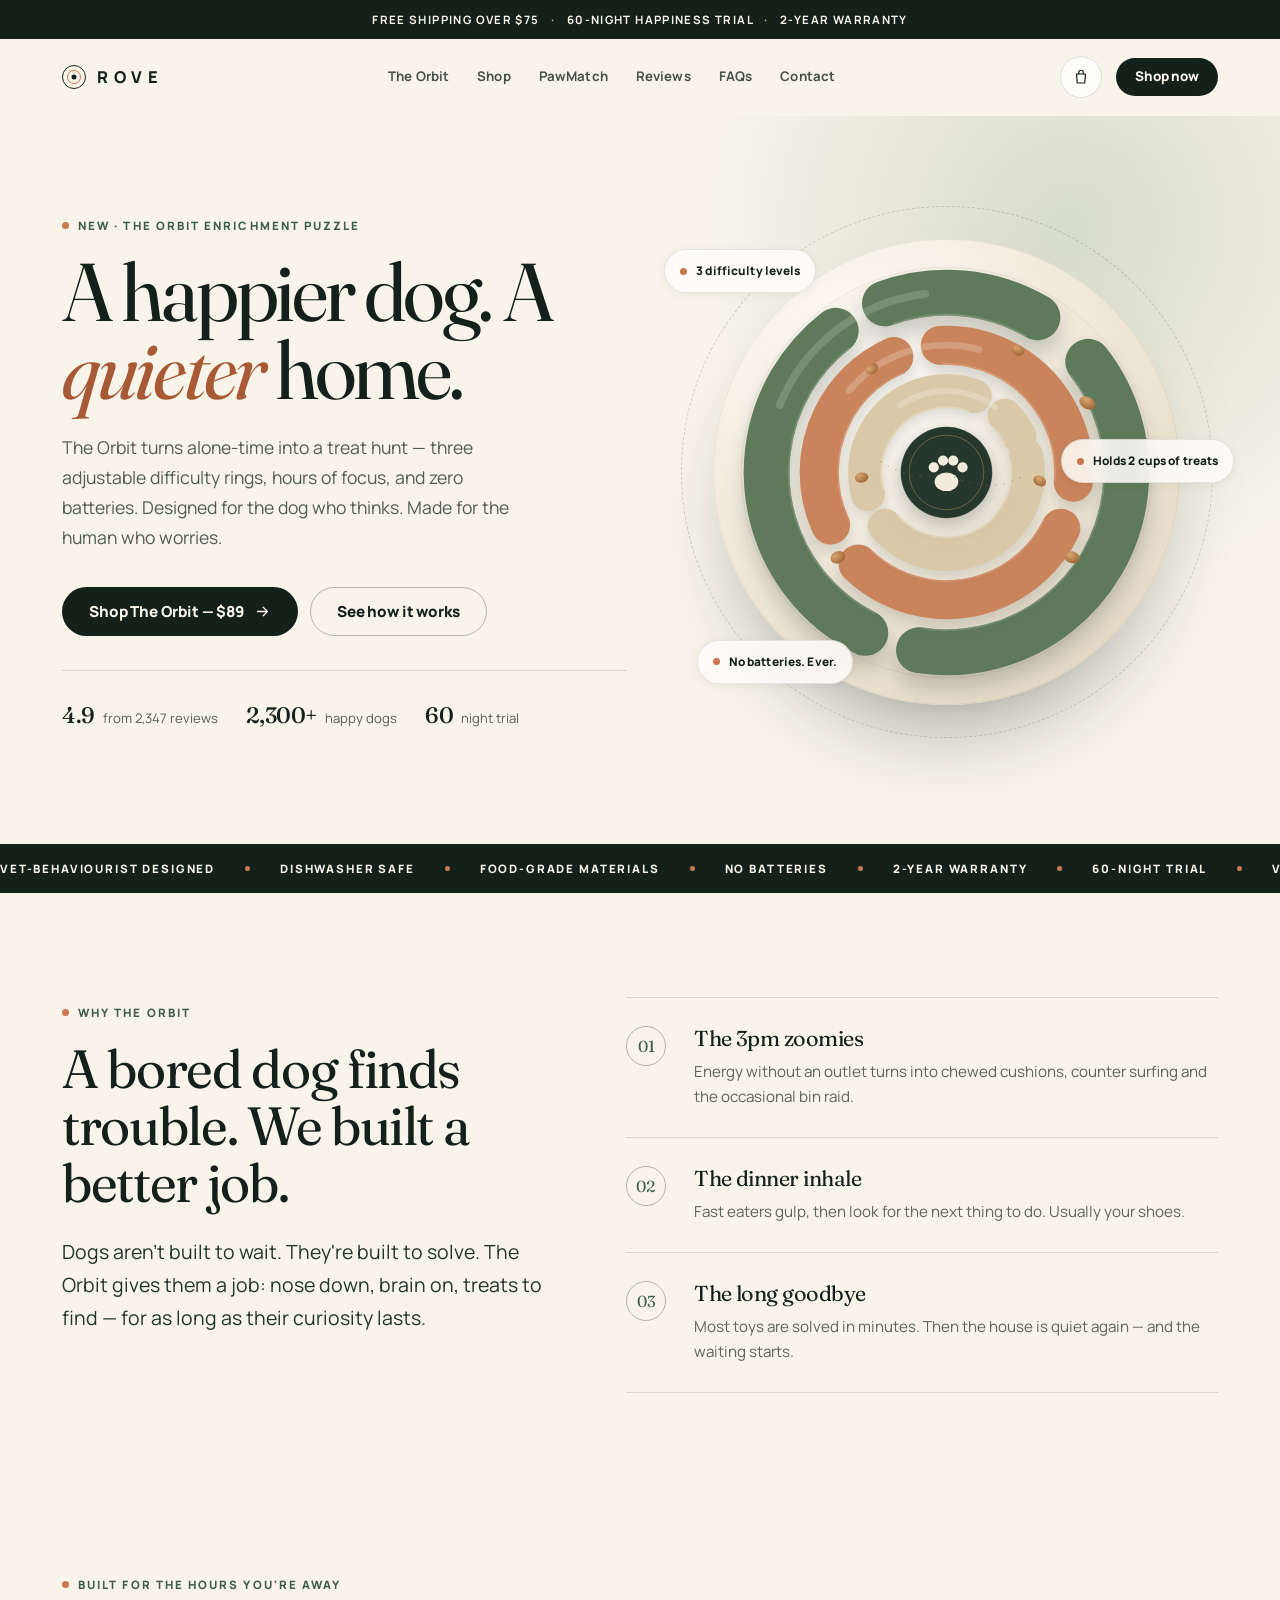
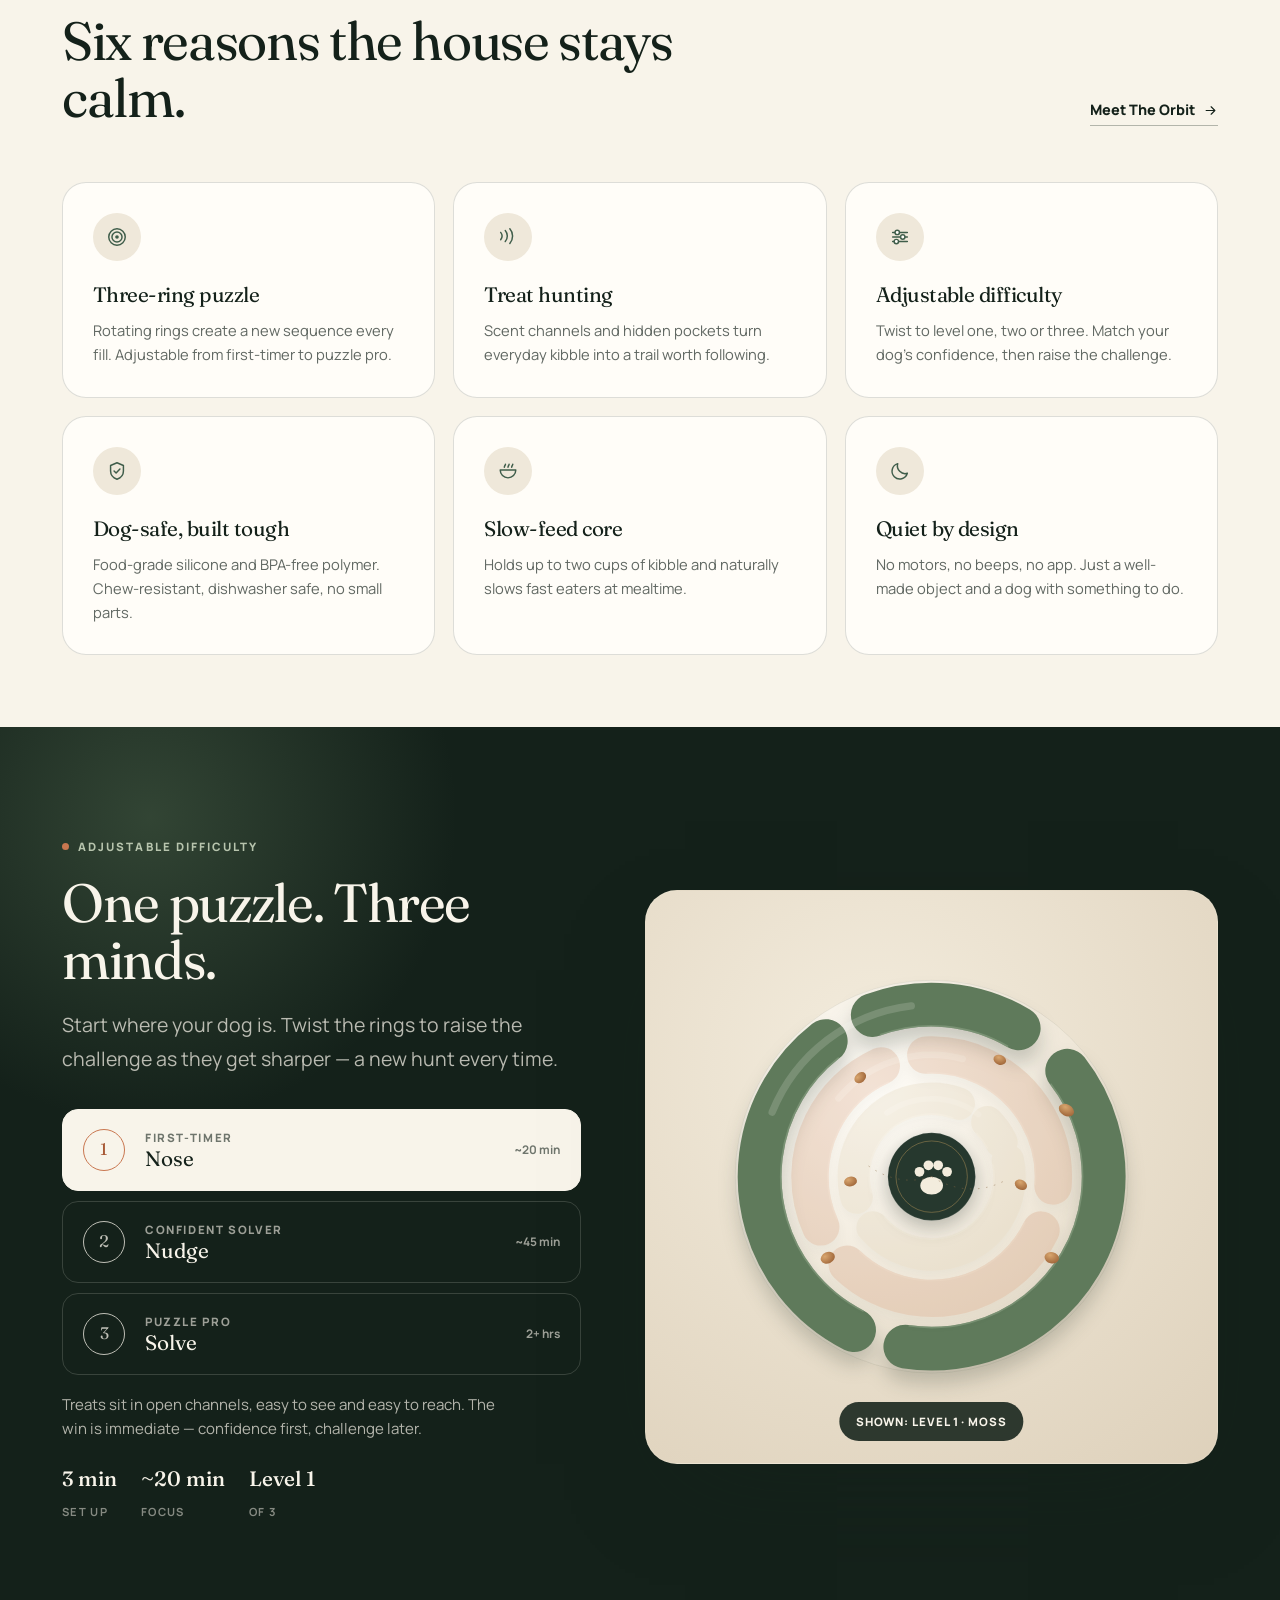
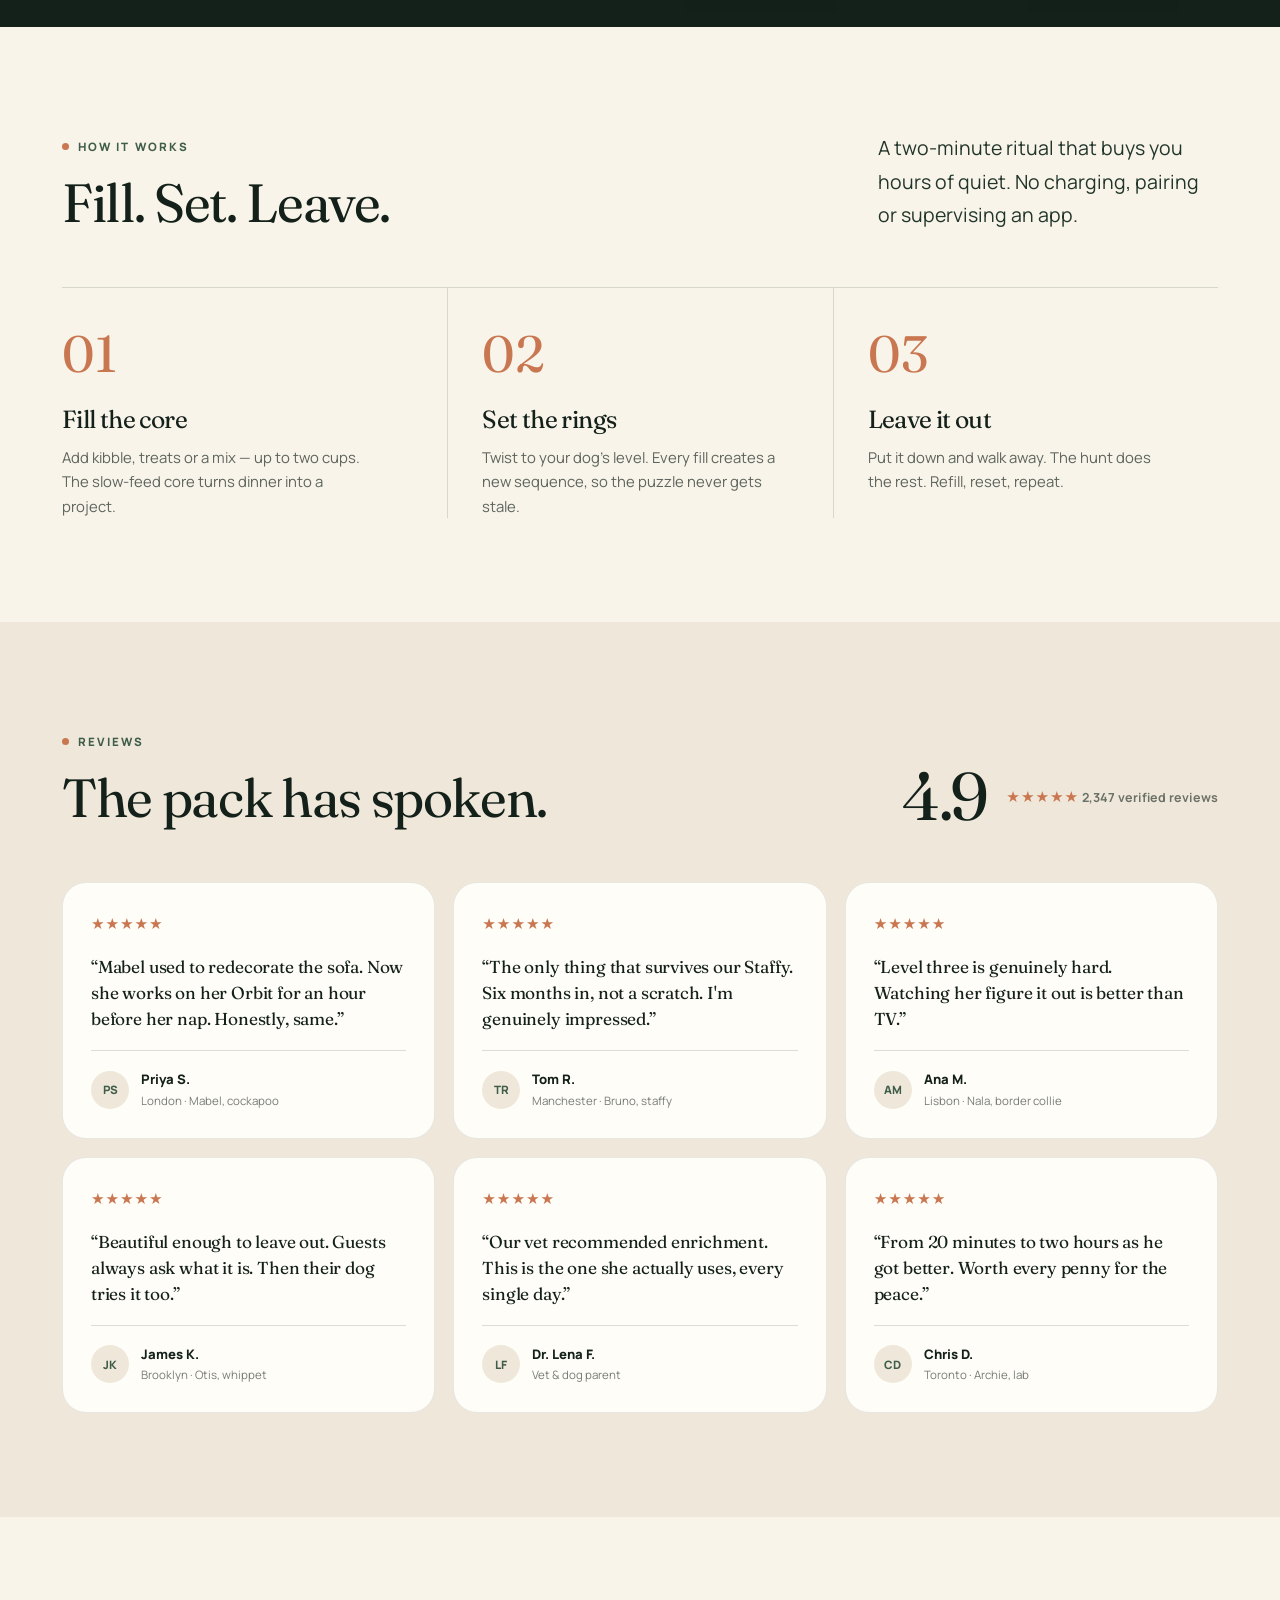
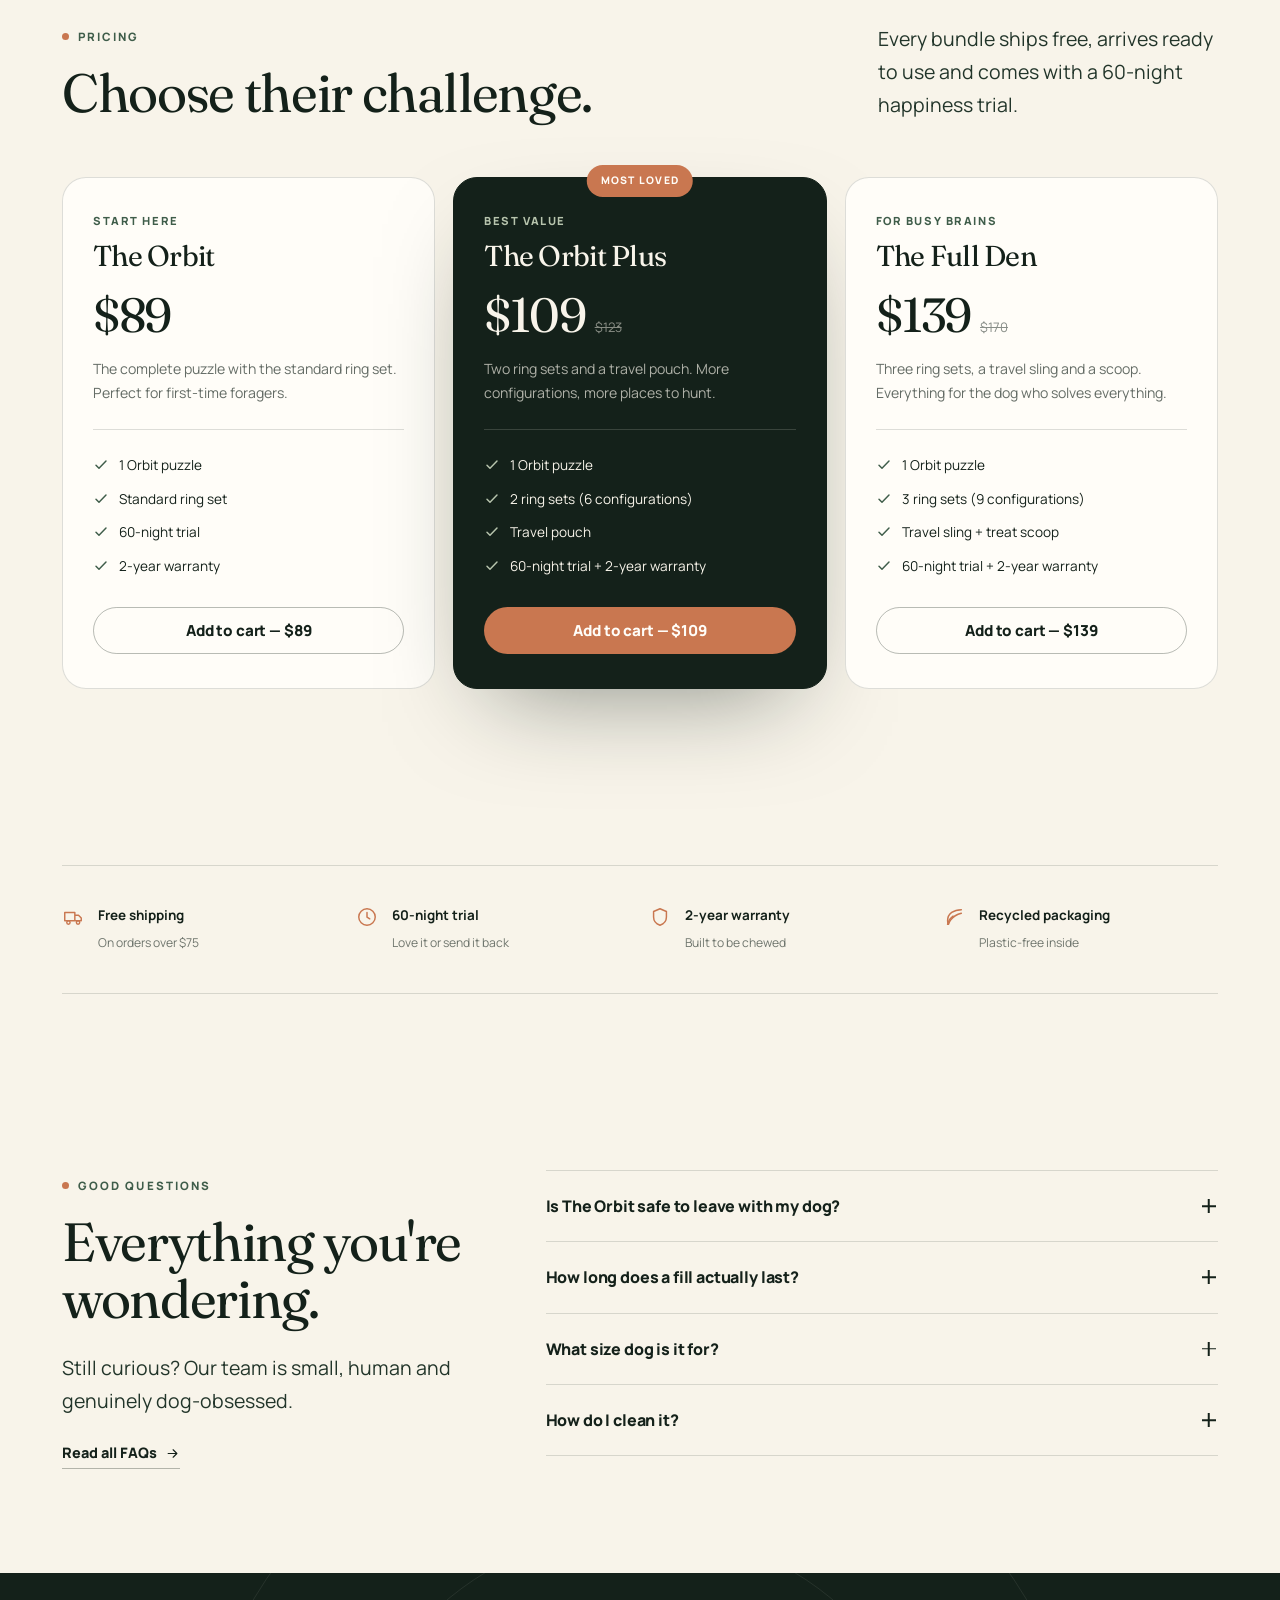
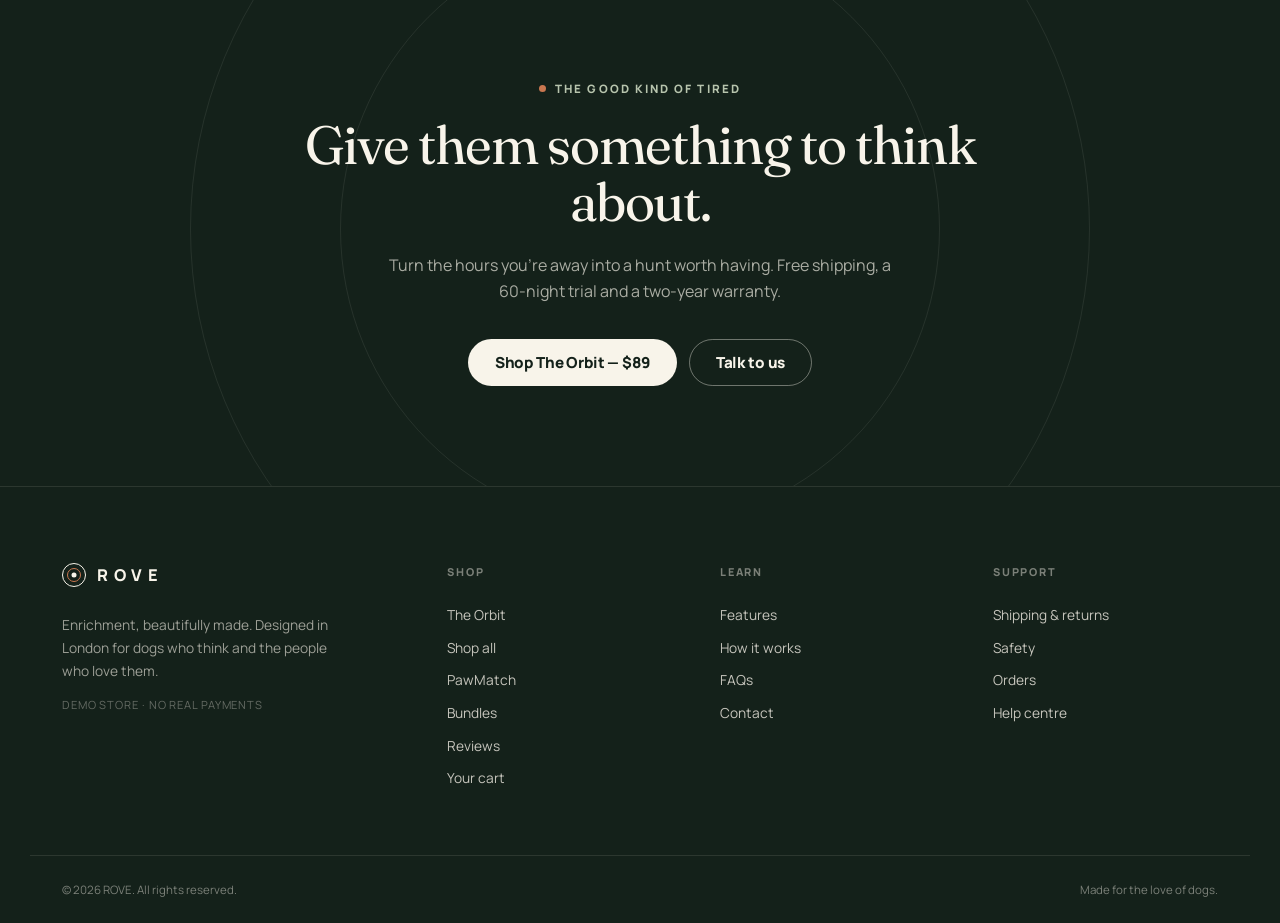
==== index.html @ 66239670 "Add shop collection and PawMatch quiz" ====
<!doctype html>
<html lang="en">
<head>
  <meta charset="utf-8">
  <meta name="viewport" content="width=device-width, initial-scale=1">
  <title>ROVE — The Orbit | Enrichment, beautifully made</title>
  <meta name="description" content="The Orbit is a premium treat-hunting puzzle that keeps dogs engaged for hours. Three adjustable difficulty rings, dog-safe materials, no batteries. Free shipping and a 60-night trial.">
  <meta property="og:title" content="ROVE — The Orbit">
  <meta property="og:description" content="A treat-hunting puzzle that turns alone-time into a hunt. Three difficulty levels. Zero batteries.">
  <meta property="og:type" content="website">
  <link rel="icon" href="/assets/favicon.svg" type="image/svg+xml">
  <link rel="preconnect" href="https://fonts.googleapis.com">
  <link rel="preconnect" href="https://fonts.gstatic.com" crossorigin>
  <link href="https://fonts.googleapis.com/css2?family=Fraunces:ital,opsz,wght@0,9..144,300..700;1,9..144,300..700&family=Manrope:wght@400;500;600;700;800&display=swap" rel="stylesheet">
  <link rel="stylesheet" href="/css/styles.css">
</head>
<body>
  <a class="skip-link" href="#main">Skip to content</a>
  <div class="announce">Free shipping over $75 <span>·</span> 60-night happiness trial <span>·</span> 2-year warranty</div>

  <header class="site-header">
    <div class="wrap header-inner">
      <a class="brand" href="/index.html" aria-label="ROVE home">
        <span class="brand-mark" aria-hidden="true"></span>
        <span class="brand-word">ROVE</span>
      </a>
      <nav class="main-nav" aria-label="Main navigation">
        <a href="/product.html">The Orbit</a>
        <a href="/shop.html">Shop</a>
        <a href="/pawmatch.html">PawMatch</a>
        <a href="/index.html#reviews">Reviews</a>
        <a href="/faqs.html">FAQs</a>
        <a href="/contact.html">Contact</a>
      </nav>
      <div class="header-actions">
        <a class="cart-link" href="/cart.html" aria-label="Shopping cart">
          <svg viewBox="0 0 24 24" fill="none" aria-hidden="true"><path d="M6 8h12l-1 12H7L6 8Z" stroke="currentColor" stroke-width="1.6" stroke-linejoin="round"/><path d="M9 8V6a3 3 0 0 1 6 0v2" stroke="currentColor" stroke-width="1.6" stroke-linecap="round"/></svg>
          <span class="cart-count" data-cart-count>0</span>
        </a>
        <a class="btn btn-primary btn-sm header-cta" href="/shop.html">Shop now</a>
        <button class="nav-toggle" type="button" aria-label="Open menu" aria-expanded="false" aria-controls="mobile-menu"><span></span></button>
      </div>
    </div>
  </header>

  <div class="mobile-menu" id="mobile-menu">
    <a href="/product.html">The Orbit</a>
    <a href="/shop.html">Shop all</a>
    <a href="/pawmatch.html">PawMatch</a>
    <a href="/index.html#reviews">Reviews</a>
    <a href="/faqs.html">FAQs</a>
    <a href="/contact.html">Contact</a>
    <a class="btn btn-primary btn-block" href="/product.html">Shop the Orbit</a>
  </div>

  <main id="main">
    <section class="hero">
      <div class="wrap hero-grid">
        <div class="hero-copy">
          <span class="eyebrow">New · The Orbit enrichment puzzle</span>
          <h1>A happier dog. A <span class="serif-italic">quieter</span> home.</h1>
          <p class="hero-sub">The Orbit turns alone-time into a treat hunt — three adjustable difficulty rings, hours of focus, and zero batteries. Designed for the dog who thinks. Made for the human who worries.</p>
          <div class="hero-actions">
            <a class="btn btn-primary" href="/product.html">Shop The Orbit — $89 <svg viewBox="0 0 24 24" fill="none" aria-hidden="true"><path d="M5 12h13M13 6l6 6-6 6" stroke="currentColor" stroke-width="1.8" stroke-linecap="round" stroke-linejoin="round"/></svg></a>
            <a class="btn btn-ghost" href="#how">See how it works</a>
          </div>
          <div class="hero-stats">
            <span class="hero-stat"><strong>4.9</strong> from 2,347 reviews</span>
            <span class="hero-stat"><strong>2,300+</strong> happy dogs</span>
            <span class="hero-stat"><strong>60</strong> night trial</span>
          </div>
        </div>
        <div class="hero-art">
          <span class="chip chip-a">3 difficulty levels</span>
          <span class="chip chip-b">Holds 2 cups of treats</span>
          <span class="chip chip-c">No batteries. Ever.</span>
          <svg class="orbit-svg" viewBox="0 0 640 640" role="img" aria-label="The Orbit puzzle with three concentric treat-hunting rings in moss green and clay">
            <circle cx="320" cy="320" r="242" fill="url(#roveCore)"/>
            <circle cx="320" cy="320" r="242" fill="none" stroke="#14211a" stroke-opacity=".08"/>
            <g class="spin-slow">
              <g class="ring-group ring-1">
                <circle class="band-1" cx="320" cy="320" r="212" fill="none" stroke-width="54" stroke-linecap="round" pathLength="100" stroke-dasharray="38 5 32 5 14 6" transform="rotate(-38 320 320)"/>
                <circle class="band-1-light" cx="320" cy="320" r="186" fill="none" stroke-width="2" opacity=".55" pathLength="100" stroke-dasharray="38 5 32 5 14 6" transform="rotate(-38 320 320)"/>
                <circle cx="320" cy="320" r="212" fill="none" stroke="#fffdf8" stroke-width="9" stroke-linecap="round" opacity=".16" pathLength="100" stroke-dasharray="17 83" transform="rotate(-158 320 320)"/>
              </g>
            </g>
            <g class="spin-reverse">
              <g class="ring-group ring-2">
                <circle class="band-2" cx="320" cy="320" r="150" fill="none" stroke-width="46" stroke-linecap="round" pathLength="100" stroke-dasharray="30 6 25 6 27 6" transform="rotate(26 320 320)"/>
                <circle class="band-2-light" cx="320" cy="320" r="128" fill="none" stroke-width="2" opacity=".5" pathLength="100" stroke-dasharray="30 6 25 6 27 6" transform="rotate(26 320 320)"/>
                <circle cx="320" cy="320" r="150" fill="none" stroke="#fffdf8" stroke-width="8" stroke-linecap="round" opacity=".2" pathLength="100" stroke-dasharray="18 82" transform="rotate(-140 320 320)"/>
              </g>
            </g>
            <g class="spin-slow">
              <g class="ring-group ring-3">
                <circle class="band-3" cx="320" cy="320" r="96" fill="none" stroke-width="40" stroke-linecap="round" pathLength="100" stroke-dasharray="42 7 35 7 5 4" transform="rotate(-12 320 320)"/>
                <circle class="band-3-light" cx="320" cy="320" r="77" fill="none" stroke-width="2" opacity=".5" pathLength="100" stroke-dasharray="42 7 35 7 5 4" transform="rotate(-12 320 320)"/>
                <circle cx="320" cy="320" r="96" fill="none" stroke="#fffdf8" stroke-width="7" stroke-linecap="round" opacity=".22" pathLength="100" stroke-dasharray="20 80" transform="rotate(-125 320 320)"/>
              </g>
            </g>
            <g class="core">
              <circle cx="320" cy="320" r="54" fill="#26382e"/>
              <circle cx="320" cy="320" r="54" fill="none" stroke="#fffdf8" stroke-opacity=".12"/>
              <circle cx="320" cy="320" r="44" fill="none" stroke="#c9a15f" stroke-width="1" stroke-opacity=".5"/>
              <g fill="#f3ecdd">
                <ellipse cx="320" cy="331" rx="14" ry="11"/>
                <circle cx="305" cy="314" r="6"/>
                <circle cx="316" cy="306" r="6"/>
                <circle cx="328" cy="306" r="6"/>
                <circle cx="339" cy="314" r="6"/>
              </g>
            </g>
            <g fill="url(#roveTreat)">
              <ellipse cx="486" cy="238" rx="10" ry="7" transform="rotate(28 486 238)"/>
              <ellipse cx="192" cy="420" rx="9" ry="7" transform="rotate(-24 192 420)"/>
              <ellipse cx="468" cy="420" rx="9" ry="7" transform="rotate(12 468 420)"/>
              <ellipse cx="232" cy="198" rx="8" ry="6" transform="rotate(-40 232 198)"/>
              <ellipse cx="404" cy="176" rx="8" ry="6" transform="rotate(20 404 176)"/>
              <ellipse cx="220" cy="326" rx="8" ry="6" transform="rotate(-10 220 326)"/>
              <ellipse cx="430" cy="330" rx="8" ry="6" transform="rotate(30 430 330)"/>
            </g>
            <g fill="none" stroke="#8a6a45" stroke-width="1.2" stroke-dasharray="2 8" opacity=".45">
              <path d="M320 320c-30 10-60 2-84-18"/>
              <path d="M320 320c28 18 60 20 88 6"/>
            </g>
          </svg>
        </div>
      </div>
    </section>

    <div class="marquee" aria-hidden="true">
      <div class="marquee-track">
        <span>Vet-behaviourist designed</span>
        <span>Dishwasher safe</span>
        <span>Food-grade materials</span>
        <span>No batteries</span>
        <span>2-year warranty</span>
        <span>60-night trial</span>
        <span>Vet-behaviourist designed</span>
        <span>Dishwasher safe</span>
        <span>Food-grade materials</span>
        <span>No batteries</span>
        <span>2-year warranty</span>
        <span>60-night trial</span>
      </div>
    </div>

    <section class="section">
      <div class="wrap split">
        <div class="split-copy reveal">
          <span class="eyebrow">Why The Orbit</span>
          <h2>A bored dog finds trouble. We built a better job.</h2>
          <p class="lead">Dogs aren't built to wait. They're built to solve. The Orbit gives them a job: nose down, brain on, treats to find — for as long as their curiosity lasts.</p>
        </div>
        <div class="problem-list">
          <div class="problem-item reveal">
            <span class="problem-num">01</span>
            <div>
              <h3>The 3pm zoomies</h3>
              <p>Energy without an outlet turns into chewed cushions, counter surfing and the occasional bin raid.</p>
            </div>
          </div>
          <div class="problem-item reveal" data-delay="1">
            <span class="problem-num">02</span>
            <div>
              <h3>The dinner inhale</h3>
              <p>Fast eaters gulp, then look for the next thing to do. Usually your shoes.</p>
            </div>
          </div>
          <div class="problem-item reveal" data-delay="2">
            <span class="problem-num">03</span>
            <div>
              <h3>The long goodbye</h3>
              <p>Most toys are solved in minutes. Then the house is quiet again — and the waiting starts.</p>
            </div>
          </div>
        </div>
      </div>
    </section>

    <section class="section section-tight" id="features">
      <div class="wrap">
        <div class="section-head reveal">
          <div>
            <span class="eyebrow">Built for the hours you're away</span>
            <h2>Six reasons the house stays calm.</h2>
          </div>
          <a class="link-arrow" href="/product.html">Meet The Orbit <svg viewBox="0 0 24 24" fill="none" aria-hidden="true"><path d="M5 12h13M13 6l6 6-6 6" stroke="currentColor" stroke-width="1.8" stroke-linecap="round" stroke-linejoin="round"/></svg></a>
        </div>
        <div class="feature-grid">
          <article class="feature-card reveal">
            <span class="icon-badge" aria-hidden="true"><svg viewBox="0 0 24 24" fill="none"><circle cx="12" cy="12" r="9" stroke="currentColor" stroke-width="1.6"/><circle cx="12" cy="12" r="5.5" stroke="currentColor" stroke-width="1.6"/><circle cx="12" cy="12" r="2" fill="currentColor"/></svg></span>
            <h3>Three-ring puzzle</h3>
            <p>Rotating rings create a new sequence every fill. Adjustable from first-timer to puzzle pro.</p>
          </article>
          <article class="feature-card reveal" data-delay="1">
            <span class="icon-badge" aria-hidden="true"><svg viewBox="0 0 24 24" fill="none"><path d="M4 15c2-2.5 2-5.5 0-8M9 17c3-3.5 3-8.5 0-12M14 19c4-4.5 4-11.5 0-16" stroke="currentColor" stroke-width="1.6" stroke-linecap="round"/></svg></span>
            <h3>Treat hunting</h3>
            <p>Scent channels and hidden pockets turn everyday kibble into a trail worth following.</p>
          </article>
          <article class="feature-card reveal" data-delay="2">
            <span class="icon-badge" aria-hidden="true"><svg viewBox="0 0 24 24" fill="none"><path d="M4 7h16M4 12h16M4 17h16" stroke="currentColor" stroke-width="1.6" stroke-linecap="round"/><circle cx="9" cy="7" r="2.4" fill="var(--white)" stroke="currentColor" stroke-width="1.6"/><circle cx="15" cy="12" r="2.4" fill="var(--white)" stroke="currentColor" stroke-width="1.6"/><circle cx="8" cy="17" r="2.4" fill="var(--white)" stroke="currentColor" stroke-width="1.6"/></svg></span>
            <h3>Adjustable difficulty</h3>
            <p>Twist to level one, two or three. Match your dog's confidence, then raise the challenge.</p>
          </article>
          <article class="feature-card reveal">
            <span class="icon-badge" aria-hidden="true"><svg viewBox="0 0 24 24" fill="none"><path d="M12 3l7 3v6c0 4.4-3 7.6-7 9-4-1.4-7-4.6-7-9V6l7-3Z" stroke="currentColor" stroke-width="1.6" stroke-linejoin="round"/><path d="M8.8 12l2.2 2.2 4.2-4.4" stroke="currentColor" stroke-width="1.6" stroke-linecap="round" stroke-linejoin="round"/></svg></span>
            <h3>Dog-safe, built tough</h3>
            <p>Food-grade silicone and BPA-free polymer. Chew-resistant, dishwasher safe, no small parts.</p>
          </article>
          <article class="feature-card reveal" data-delay="1">
            <span class="icon-badge" aria-hidden="true"><svg viewBox="0 0 24 24" fill="none"><path d="M3.5 11h17c0 4.7-3.8 8.5-8.5 8.5S3.5 15.7 3.5 11Z" stroke="currentColor" stroke-width="1.6" stroke-linejoin="round"/><path d="M8 8c0-1.7 1.2-2.2 1.2-3.5M12 8c0-1.7 1.2-2.2 1.2-3.5M16 8c0-1.7 1.2-2.2 1.2-3.5" stroke="currentColor" stroke-width="1.6" stroke-linecap="round"/></svg></span>
            <h3>Slow-feed core</h3>
            <p>Holds up to two cups of kibble and naturally slows fast eaters at mealtime.</p>
          </article>
          <article class="feature-card reveal" data-delay="2">
            <span class="icon-badge" aria-hidden="true"><svg viewBox="0 0 24 24" fill="none"><path d="M20 14.5A8.5 8.5 0 0 1 9.5 4 8.5 8.5 0 1 0 20 14.5Z" stroke="currentColor" stroke-width="1.6" stroke-linejoin="round"/></svg></span>
            <h3>Quiet by design</h3>
            <p>No motors, no beeps, no app. Just a well-made object and a dog with something to do.</p>
          </article>
        </div>
      </div>
    </section>

    <section class="section difficulty">
      <div class="wrap difficulty-grid">
        <div class="reveal">
          <span class="eyebrow">Adjustable difficulty</span>
          <h2>One puzzle. Three minds.</h2>
          <p class="lead">Start where your dog is. Twist the rings to raise the challenge as they get sharper — a new hunt every time.</p>
          <div class="level-tabs" role="tablist" aria-label="Difficulty levels" data-level-tabs>
            <button class="level-tab is-active" type="button" role="tab" aria-selected="true" aria-controls="level-panel-1" id="level-tab-1" data-level="1">
              <span class="level-num">1</span>
              <span><span class="level-name">First-timer</span><span class="level-title">Nose</span></span>
              <span class="level-time">~20 min</span>
            </button>
            <button class="level-tab" type="button" role="tab" aria-selected="false" aria-controls="level-panel-2" id="level-tab-2" data-level="2" tabindex="-1">
              <span class="level-num">2</span>
              <span><span class="level-name">Confident solver</span><span class="level-title">Nudge</span></span>
              <span class="level-time">~45 min</span>
            </button>
            <button class="level-tab" type="button" role="tab" aria-selected="false" aria-controls="level-panel-3" id="level-tab-3" data-level="3" tabindex="-1">
              <span class="level-num">3</span>
              <span><span class="level-name">Puzzle pro</span><span class="level-title">Solve</span></span>
              <span class="level-time">2+ hrs</span>
            </button>
          </div>
          <div class="level-panel is-active" id="level-panel-1" role="tabpanel" aria-labelledby="level-tab-1" data-level-panel="1">
            <p>Treats sit in open channels, easy to see and easy to reach. The win is immediate — confidence first, challenge later.</p>
            <div class="level-stats">
              <div class="level-stat"><strong>3 min</strong><span>Set up</span></div>
              <div class="level-stat"><strong>~20 min</strong><span>Focus</span></div>
              <div class="level-stat"><strong>Level 1</strong><span>of 3</span></div>
            </div>
          </div>
          <div class="level-panel" id="level-panel-2" role="tabpanel" aria-labelledby="level-tab-2" data-level-panel="2">
            <p>Channels narrow and the middle ring slides. Your dog has to nudge, nose and work for the reward — the sweet spot for most dogs.</p>
            <div class="level-stats">
              <div class="level-stat"><strong>4 min</strong><span>Set up</span></div>
              <div class="level-stat"><strong>~45 min</strong><span>Focus</span></div>
              <div class="level-stat"><strong>Level 2</strong><span>of 3</span></div>
            </div>
          </div>
          <div class="level-panel" id="level-panel-3" role="tabpanel" aria-labelledby="level-tab-3" data-level-panel="3">
            <p>Locked pockets and a rotating sequence. The hardest hunts reward patience, not speed — refill and it becomes a new puzzle again.</p>
            <div class="level-stats">
              <div class="level-stat"><strong>5 min</strong><span>Set up</span></div>
              <div class="level-stat"><strong>2+ hrs</strong><span>Focus</span></div>
              <div class="level-stat"><strong>Level 3</strong><span>of 3</span></div>
            </div>
          </div>
        </div>
        <div class="level-visual reveal" data-delay="1">
          <svg class="orbit-svg" data-focus="1" data-difficulty-art viewBox="0 0 640 640" role="img" aria-label="The Orbit shown with the outer difficulty ring highlighted">
            <circle cx="320" cy="320" r="242" fill="url(#roveCore)"/>
            <circle cx="320" cy="320" r="242" fill="none" stroke="#14211a" stroke-opacity=".08"/>
            <g class="spin-slow">
              <g class="ring-group ring-1">
                <circle class="band-1" cx="320" cy="320" r="212" fill="none" stroke-width="54" stroke-linecap="round" pathLength="100" stroke-dasharray="38 5 32 5 14 6" transform="rotate(-38 320 320)"/>
                <circle class="band-1-light" cx="320" cy="320" r="186" fill="none" stroke-width="2" opacity=".55" pathLength="100" stroke-dasharray="38 5 32 5 14 6" transform="rotate(-38 320 320)"/>
                <circle cx="320" cy="320" r="212" fill="none" stroke="#fffdf8" stroke-width="9" stroke-linecap="round" opacity=".16" pathLength="100" stroke-dasharray="17 83" transform="rotate(-158 320 320)"/>
              </g>
            </g>
            <g class="spin-reverse">
              <g class="ring-group ring-2">
                <circle class="band-2" cx="320" cy="320" r="150" fill="none" stroke-width="46" stroke-linecap="round" pathLength="100" stroke-dasharray="30 6 25 6 27 6" transform="rotate(26 320 320)"/>
                <circle class="band-2-light" cx="320" cy="320" r="128" fill="none" stroke-width="2" opacity=".5" pathLength="100" stroke-dasharray="30 6 25 6 27 6" transform="rotate(26 320 320)"/>
                <circle cx="320" cy="320" r="150" fill="none" stroke="#fffdf8" stroke-width="8" stroke-linecap="round" opacity=".2" pathLength="100" stroke-dasharray="18 82" transform="rotate(-140 320 320)"/>
              </g>
            </g>
            <g class="spin-slow">
              <g class="ring-group ring-3">
                <circle class="band-3" cx="320" cy="320" r="96" fill="none" stroke-width="40" stroke-linecap="round" pathLength="100" stroke-dasharray="42 7 35 7 5 4" transform="rotate(-12 320 320)"/>
                <circle class="band-3-light" cx="320" cy="320" r="77" fill="none" stroke-width="2" opacity=".5" pathLength="100" stroke-dasharray="42 7 35 7 5 4" transform="rotate(-12 320 320)"/>
                <circle cx="320" cy="320" r="96" fill="none" stroke="#fffdf8" stroke-width="7" stroke-linecap="round" opacity=".22" pathLength="100" stroke-dasharray="20 80" transform="rotate(-125 320 320)"/>
              </g>
            </g>
            <g class="core">
              <circle cx="320" cy="320" r="54" fill="#26382e"/>
              <circle cx="320" cy="320" r="54" fill="none" stroke="#fffdf8" stroke-opacity=".12"/>
              <circle cx="320" cy="320" r="44" fill="none" stroke="#c9a15f" stroke-width="1" stroke-opacity=".5"/>
              <g fill="#f3ecdd">
                <ellipse cx="320" cy="331" rx="14" ry="11"/>
                <circle cx="305" cy="314" r="6"/>
                <circle cx="316" cy="306" r="6"/>
                <circle cx="328" cy="306" r="6"/>
                <circle cx="339" cy="314" r="6"/>
              </g>
            </g>
            <g fill="url(#roveTreat)">
              <ellipse cx="486" cy="238" rx="10" ry="7" transform="rotate(28 486 238)"/>
              <ellipse cx="192" cy="420" rx="9" ry="7" transform="rotate(-24 192 420)"/>
              <ellipse cx="468" cy="420" rx="9" ry="7" transform="rotate(12 468 420)"/>
              <ellipse cx="232" cy="198" rx="8" ry="6" transform="rotate(-40 232 198)"/>
              <ellipse cx="404" cy="176" rx="8" ry="6" transform="rotate(20 404 176)"/>
              <ellipse cx="220" cy="326" rx="8" ry="6" transform="rotate(-10 220 326)"/>
              <ellipse cx="430" cy="330" rx="8" ry="6" transform="rotate(30 430 330)"/>
            </g>
            <g fill="none" stroke="#8a6a45" stroke-width="1.2" stroke-dasharray="2 8" opacity=".45">
              <path d="M320 320c-30 10-60 2-84-18"/>
              <path d="M320 320c28 18 60 20 88 6"/>
            </g>
          </svg>
          <span class="level-caption">Shown: Level 1 · Moss</span>
        </div>
      </div>
    </section>

    <section class="section" id="how">
      <div class="wrap">
        <div class="section-head reveal">
          <div>
            <span class="eyebrow">How it works</span>
            <h2>Fill. Set. Leave.</h2>
          </div>
          <p class="lead" style="max-width:340px">A two-minute ritual that buys you hours of quiet. No charging, pairing or supervising an app.</p>
        </div>
        <div class="steps">
          <div class="step reveal">
            <span class="step-num">01</span>
            <h3>Fill the core</h3>
            <p>Add kibble, treats or a mix — up to two cups. The slow-feed core turns dinner into a project.</p>
          </div>
          <div class="step reveal" data-delay="1">
            <span class="step-num">02</span>
            <h3>Set the rings</h3>
            <p>Twist to your dog's level. Every fill creates a new sequence, so the puzzle never gets stale.</p>
          </div>
          <div class="step reveal" data-delay="2">
            <span class="step-num">03</span>
            <h3>Leave it out</h3>
            <p>Put it down and walk away. The hunt does the rest. Refill, reset, repeat.</p>
          </div>
        </div>
      </div>
    </section>

    <section class="section reviews" id="reviews">
      <div class="wrap">
        <div class="section-head reveal">
          <div>
            <span class="eyebrow">Reviews</span>
            <h2>The pack has spoken.</h2>
          </div>
          <div class="rating-summary">
            <span class="rating-big">4.9</span>
            <div>
              <span class="stars" aria-label="4.9 out of 5 stars">★★★★★</span>
              <span class="rating-meta">2,347 verified reviews</span>
            </div>
          </div>
        </div>
        <div class="review-grid">
          <article class="review-card reveal">
            <span class="stars" aria-label="5 out of 5 stars">★★★★★</span>
            <blockquote>“Mabel used to redecorate the sofa. Now she works on her Orbit for an hour before her nap. Honestly, same.”</blockquote>
            <div class="review-meta">
              <span class="avatar">PS</span>
              <div><span class="review-name">Priya S.</span><span class="review-dog">London · Mabel, cockapoo</span></div>
            </div>
          </article>
          <article class="review-card reveal" data-delay="1">
            <span class="stars" aria-label="5 out of 5 stars">★★★★★</span>
            <blockquote>“The only thing that survives our Staffy. Six months in, not a scratch. I'm genuinely impressed.”</blockquote>
            <div class="review-meta">
              <span class="avatar">TR</span>
              <div><span class="review-name">Tom R.</span><span class="review-dog">Manchester · Bruno, staffy</span></div>
            </div>
          </article>
          <article class="review-card reveal" data-delay="2">
            <span class="stars" aria-label="5 out of 5 stars">★★★★★</span>
            <blockquote>“Level three is genuinely hard. Watching her figure it out is better than TV.”</blockquote>
            <div class="review-meta">
              <span class="avatar">AM</span>
              <div><span class="review-name">Ana M.</span><span class="review-dog">Lisbon · Nala, border collie</span></div>
            </div>
          </article>
          <article class="review-card reveal">
            <span class="stars" aria-label="5 out of 5 stars">★★★★★</span>
            <blockquote>“Beautiful enough to leave out. Guests always ask what it is. Then their dog tries it too.”</blockquote>
            <div class="review-meta">
              <span class="avatar">JK</span>
              <div><span class="review-name">James K.</span><span class="review-dog">Brooklyn · Otis, whippet</span></div>
            </div>
          </article>
          <article class="review-card reveal" data-delay="1">
            <span class="stars" aria-label="5 out of 5 stars">★★★★★</span>
            <blockquote>“Our vet recommended enrichment. This is the one she actually uses, every single day.”</blockquote>
            <div class="review-meta">
              <span class="avatar">LF</span>
              <div><span class="review-name">Dr. Lena F.</span><span class="review-dog">Vet &amp; dog parent</span></div>
            </div>
          </article>
          <article class="review-card reveal" data-delay="2">
            <span class="stars" aria-label="5 out of 5 stars">★★★★★</span>
            <blockquote>“From 20 minutes to two hours as he got better. Worth every penny for the peace.”</blockquote>
            <div class="review-meta">
              <span class="avatar">CD</span>
              <div><span class="review-name">Chris D.</span><span class="review-dog">Toronto · Archie, lab</span></div>
            </div>
          </article>
        </div>
      </div>
    </section>

    <section class="section pricing" id="pricing">
      <div class="wrap">
        <div class="section-head reveal">
          <div>
            <span class="eyebrow">Pricing</span>
            <h2>Choose their challenge.</h2>
          </div>
          <p class="lead" style="max-width:340px">Every bundle ships free, arrives ready to use and comes with a 60-night happiness trial.</p>
        </div>
        <div class="price-grid">
          <article class="price-card reveal">
            <span class="price-kicker">Start here</span>
            <h3 class="price-name">The Orbit</h3>
            <div class="price-line"><span class="price-amount">$89</span></div>
            <p class="price-desc">The complete puzzle with the standard ring set. Perfect for first-time foragers.</p>
            <ul class="price-list">
              <li><svg viewBox="0 0 24 24" fill="none" aria-hidden="true"><path d="M4.5 12.5l4.5 4.5 10.5-11" stroke="currentColor" stroke-width="2.2" stroke-linecap="round" stroke-linejoin="round"/></svg>1 Orbit puzzle</li>
              <li><svg viewBox="0 0 24 24" fill="none" aria-hidden="true"><path d="M4.5 12.5l4.5 4.5 10.5-11" stroke="currentColor" stroke-width="2.2" stroke-linecap="round" stroke-linejoin="round"/></svg>Standard ring set</li>
              <li><svg viewBox="0 0 24 24" fill="none" aria-hidden="true"><path d="M4.5 12.5l4.5 4.5 10.5-11" stroke="currentColor" stroke-width="2.2" stroke-linecap="round" stroke-linejoin="round"/></svg>60-night trial</li>
              <li><svg viewBox="0 0 24 24" fill="none" aria-hidden="true"><path d="M4.5 12.5l4.5 4.5 10.5-11" stroke="currentColor" stroke-width="2.2" stroke-linecap="round" stroke-linejoin="round"/></svg>2-year warranty</li>
            </ul>
            <button class="btn btn-ghost btn-block" type="button" data-add="orbit">Add to cart — $89</button>
          </article>
          <article class="price-card featured reveal" data-delay="1">
            <span class="price-badge">Most loved</span>
            <span class="price-kicker">Best value</span>
            <h3 class="price-name">The Orbit Plus</h3>
            <div class="price-line"><span class="price-amount">$109</span><span class="price-was">$123</span></div>
            <p class="price-desc">Two ring sets and a travel pouch. More configurations, more places to hunt.</p>
            <ul class="price-list">
              <li><svg viewBox="0 0 24 24" fill="none" aria-hidden="true"><path d="M4.5 12.5l4.5 4.5 10.5-11" stroke="currentColor" stroke-width="2.2" stroke-linecap="round" stroke-linejoin="round"/></svg>1 Orbit puzzle</li>
              <li><svg viewBox="0 0 24 24" fill="none" aria-hidden="true"><path d="M4.5 12.5l4.5 4.5 10.5-11" stroke="currentColor" stroke-width="2.2" stroke-linecap="round" stroke-linejoin="round"/></svg>2 ring sets (6 configurations)</li>
              <li><svg viewBox="0 0 24 24" fill="none" aria-hidden="true"><path d="M4.5 12.5l4.5 4.5 10.5-11" stroke="currentColor" stroke-width="2.2" stroke-linecap="round" stroke-linejoin="round"/></svg>Travel pouch</li>
              <li><svg viewBox="0 0 24 24" fill="none" aria-hidden="true"><path d="M4.5 12.5l4.5 4.5 10.5-11" stroke="currentColor" stroke-width="2.2" stroke-linecap="round" stroke-linejoin="round"/></svg>60-night trial + 2-year warranty</li>
            </ul>
            <button class="btn btn-clay btn-block" type="button" data-add="orbit-plus">Add to cart — $109</button>
          </article>
          <article class="price-card reveal" data-delay="2">
            <span class="price-kicker">For busy brains</span>
            <h3 class="price-name">The Full Den</h3>
            <div class="price-line"><span class="price-amount">$139</span><span class="price-was">$170</span></div>
            <p class="price-desc">Three ring sets, a travel sling and a scoop. Everything for the dog who solves everything.</p>
            <ul class="price-list">
              <li><svg viewBox="0 0 24 24" fill="none" aria-hidden="true"><path d="M4.5 12.5l4.5 4.5 10.5-11" stroke="currentColor" stroke-width="2.2" stroke-linecap="round" stroke-linejoin="round"/></svg>1 Orbit puzzle</li>
              <li><svg viewBox="0 0 24 24" fill="none" aria-hidden="true"><path d="M4.5 12.5l4.5 4.5 10.5-11" stroke="currentColor" stroke-width="2.2" stroke-linecap="round" stroke-linejoin="round"/></svg>3 ring sets (9 configurations)</li>
              <li><svg viewBox="0 0 24 24" fill="none" aria-hidden="true"><path d="M4.5 12.5l4.5 4.5 10.5-11" stroke="currentColor" stroke-width="2.2" stroke-linecap="round" stroke-linejoin="round"/></svg>Travel sling + treat scoop</li>
              <li><svg viewBox="0 0 24 24" fill="none" aria-hidden="true"><path d="M4.5 12.5l4.5 4.5 10.5-11" stroke="currentColor" stroke-width="2.2" stroke-linecap="round" stroke-linejoin="round"/></svg>60-night trial + 2-year warranty</li>
            </ul>
            <button class="btn btn-ghost btn-block" type="button" data-add="full-den">Add to cart — $139</button>
          </article>
        </div>
      </div>
    </section>

    <section class="section-tight">
      <div class="wrap">
        <div class="guarantees">
          <div class="guarantee reveal">
            <svg viewBox="0 0 24 24" fill="none" aria-hidden="true"><path d="M3 7h11v9H3V7Zm11 3h4l3 3v3h-7v-6Z" stroke="currentColor" stroke-width="1.6" stroke-linejoin="round"/><circle cx="7" cy="18" r="1.8" stroke="currentColor" stroke-width="1.6"/><circle cx="17.5" cy="18" r="1.8" stroke="currentColor" stroke-width="1.6"/></svg>
            <div><strong>Free shipping</strong><span>On orders over $75</span></div>
          </div>
          <div class="guarantee reveal" data-delay="1">
            <svg viewBox="0 0 24 24" fill="none" aria-hidden="true"><circle cx="12" cy="12" r="9" stroke="currentColor" stroke-width="1.6"/><path d="M12 7v5l3 2" stroke="currentColor" stroke-width="1.6" stroke-linecap="round"/></svg>
            <div><strong>60-night trial</strong><span>Love it or send it back</span></div>
          </div>
          <div class="guarantee reveal" data-delay="2">
            <svg viewBox="0 0 24 24" fill="none" aria-hidden="true"><path d="M12 3l7 3v6c0 4.4-3 7.6-7 9-4-1.4-7-4.6-7-9V6l7-3Z" stroke="currentColor" stroke-width="1.6" stroke-linejoin="round"/></svg>
            <div><strong>2-year warranty</strong><span>Built to be chewed</span></div>
          </div>
          <div class="guarantee reveal" data-delay="3">
            <svg viewBox="0 0 24 24" fill="none" aria-hidden="true"><path d="M20 4C12 4 5 8 5 16c0 2 1 4 1 4s2-9 14-12" stroke="currentColor" stroke-width="1.6" stroke-linecap="round" stroke-linejoin="round"/><path d="M5 20c1-4 3-7 6-9" stroke="currentColor" stroke-width="1.6" stroke-linecap="round"/></svg>
            <div><strong>Recycled packaging</strong><span>Plastic-free inside</span></div>
          </div>
        </div>
      </div>
    </section>

    <section class="section" id="faq-preview">
      <div class="wrap faq-layout">
        <div class="split-copy reveal">
          <span class="eyebrow">Good questions</span>
          <h2>Everything you're wondering.</h2>
          <p class="lead" style="margin-top:18px">Still curious? Our team is small, human and genuinely dog-obsessed.</p>
          <a class="link-arrow" href="/faqs.html" style="margin-top:24px">Read all FAQs <svg viewBox="0 0 24 24" fill="none" aria-hidden="true"><path d="M5 12h13M13 6l6 6-6 6" stroke="currentColor" stroke-width="1.8" stroke-linecap="round" stroke-linejoin="round"/></svg></a>
        </div>
        <div class="acc reveal" data-delay="1" data-accordion="single">
          <div class="acc-item">
            <button class="acc-trigger" type="button" aria-expanded="false" aria-controls="faq-a1">Is The Orbit safe to leave with my dog?<span class="acc-icon" aria-hidden="true"></span></button>
            <div class="acc-panel" id="faq-a1"><div class="acc-inner"><p>Yes — it's made for solo enrichment. There are no batteries, cords or small removable parts. We still recommend the first few sessions are supervised, as you would with any new toy, and that you choose a level that suits your dog's chewing style.</p></div></div>
          </div>
          <div class="acc-item">
            <button class="acc-trigger" type="button" aria-expanded="false" aria-controls="faq-a2">How long does a fill actually last?<span class="acc-icon" aria-hidden="true"></span></button>
            <div class="acc-panel" id="faq-a2"><div class="acc-inner"><p>Most dogs spend 20–45 minutes on levels one and two. Confident puzzle dogs can stretch a level-three fill past two hours, especially when the core is packed with a full meal.</p></div></div>
          </div>
          <div class="acc-item">
            <button class="acc-trigger" type="button" aria-expanded="false" aria-controls="faq-a3">What size dog is it for?<span class="acc-icon" aria-hidden="true"></span></button>
            <div class="acc-panel" id="faq-a3"><div class="acc-inner"><p>The Orbit suits dogs from around 10 lb to 90 lb. Smaller dogs do best starting at level one; larger, more determined dogs tend to enjoy the deeper pockets at level three.</p></div></div>
          </div>
          <div class="acc-item">
            <button class="acc-trigger" type="button" aria-expanded="false" aria-controls="faq-a4">How do I clean it?<span class="acc-icon" aria-hidden="true"></span></button>
            <div class="acc-panel" id="faq-a4"><div class="acc-inner"><p>Twist the rings apart and place everything on the top rack of your dishwasher. The food-grade silicone and BPA-free polymer are designed for daily use and won't hold onto smells.</p></div></div>
          </div>
        </div>
      </div>
    </section>

    <section class="cta-band">
      <div class="wrap">
        <span class="eyebrow" style="color:var(--sage)">The good kind of tired</span>
        <h2>Give them something to think about.</h2>
        <p>Turn the hours you're away into a hunt worth having. Free shipping, a 60-night trial and a two-year warranty.</p>
        <div class="cta-actions">
          <a class="btn btn-light" href="/product.html">Shop The Orbit — $89</a>
          <a class="btn btn-ghost" href="/contact.html" style="color:var(--cream);border-color:rgba(248,244,234,.4)">Talk to us</a>
        </div>
      </div>
    </section>
  </main>

  <footer class="site-footer">
    <div class="wrap footer-grid">
      <div class="footer-brand">
        <a class="brand brand-light" href="/index.html" aria-label="ROVE home">
          <span class="brand-mark" aria-hidden="true"></span>
          <span class="brand-word">ROVE</span>
        </a>
        <p>Enrichment, beautifully made. Designed in London for dogs who think and the people who love them.</p>
        <p class="footer-note">Demo store · no real payments</p>
      </div>
      <div class="footer-col">
        <h4>Shop</h4>
        <a href="/product.html">The Orbit</a>
        <a href="/shop.html">Shop all</a>
        <a href="/pawmatch.html">PawMatch</a>
        <a href="/index.html#pricing">Bundles</a>
        <a href="/index.html#reviews">Reviews</a>
        <a href="/cart.html">Your cart</a>
      </div>
      <div class="footer-col">
        <h4>Learn</h4>
        <a href="/index.html#features">Features</a>
        <a href="/index.html#how">How it works</a>
        <a href="/faqs.html">FAQs</a>
        <a href="/contact.html">Contact</a>
      </div>
      <div class="footer-col">
        <h4>Support</h4>
        <a href="/faqs.html#shipping">Shipping &amp; returns</a>
        <a href="/faqs.html#safety">Safety</a>
        <a href="/faqs.html#orders">Orders</a>
        <a href="/contact.html">Help centre</a>
      </div>
    </div>
    <div class="wrap footer-bottom">
      <span>© 2026 ROVE. All rights reserved.</span>
      <span>Made for the love of dogs.</span>
    </div>
  </footer>

  <div class="toast-stack" aria-live="polite"></div>

  <svg width="0" height="0" aria-hidden="true" style="position:absolute">
    <defs>
      <radialGradient id="roveCore" cx="35%" cy="28%" r="80%">
        <stop offset="0" stop-color="#fffdf8"/>
        <stop offset="1" stop-color="#e7dcc8"/>
      </radialGradient>
      <radialGradient id="roveTreat" cx="35%" cy="30%" r="80%">
        <stop offset="0" stop-color="#d9a66e"/>
        <stop offset="1" stop-color="#9c6236"/>
      </radialGradient>
    </defs>
  </svg>

  <script src="/js/store.js" defer></script>
  <script src="/js/main.js" defer></script>
</body>
</html>
---- css/styles.css ----
:root {
  --ink: #14211a;
  --ink-2: #22352a;
  --moss: #3f5d4a;
  --moss-2: #5f7a5b;
  --sage: #b7c4ad;
  --cream: #f8f4ea;
  --cream-2: #efe8da;
  --bone: #e4dac7;
  --clay: #c97750;
  --clay-2: #a85a37;
  --gold: #c9a15f;
  --white: #fffdf8;
  --line: rgba(20, 33, 26, 0.14);
  --line-strong: rgba(20, 33, 26, 0.3);
  --danger: #a93d2a;
  --shadow-sm: 0 2px 10px rgba(20, 33, 26, 0.06);
  --shadow-md: 0 24px 60px -28px rgba(20, 33, 26, 0.4);
  --shadow-lg: 0 40px 100px -40px rgba(20, 33, 26, 0.5);
  --radius: 24px;
  --serif: "Fraunces", "Iowan Old Style", Georgia, serif;
  --sans: "Manrope", system-ui, -apple-system, "Segoe UI", sans-serif;
  --ease: cubic-bezier(0.22, 0.7, 0.2, 1);
}

*,
*::before,
*::after {
  box-sizing: border-box;
}

html {
  scroll-behavior: smooth;
  -webkit-text-size-adjust: 100%;
}

body {
  margin: 0;
  background: var(--cream);
  color: var(--ink);
  font-family: var(--sans);
  font-size: 16px;
  line-height: 1.65;
  -webkit-font-smoothing: antialiased;
  text-rendering: optimizeLegibility;
}

body.no-scroll {
  overflow: hidden;
}

img,
svg {
  display: block;
  max-width: 100%;
}

a {
  color: inherit;
  text-decoration: none;
}

button,
input,
select,
textarea {
  font: inherit;
  color: inherit;
}

button {
  cursor: pointer;
}

h1,
h2,
h3,
h4,
p {
  margin: 0;
}

ul,
ol {
  margin: 0;
  padding: 0;
  list-style: none;
}

[hidden] {
  display: none !important;
}

::selection {
  background: var(--clay);
  color: var(--white);
}

:focus-visible {
  outline: 2px solid var(--clay);
  outline-offset: 3px;
}

.wrap {
  width: 100%;
  max-width: 1220px;
  margin: 0 auto;
  padding: 0 32px;
}

.section {
  padding: 104px 0;
}

.section-tight {
  padding: 72px 0;
}

.section-head {
  display: flex;
  align-items: flex-end;
  justify-content: space-between;
  gap: 40px;
  margin-bottom: 56px;
}

.section-head > div {
  max-width: 720px;
}

.eyebrow {
  display: inline-flex;
  align-items: center;
  gap: 9px;
  margin-bottom: 18px;
  font-size: 0.72rem;
  font-weight: 800;
  letter-spacing: 0.18em;
  text-transform: uppercase;
  color: var(--moss);
}

.eyebrow::before {
  content: "";
  width: 7px;
  height: 7px;
  border-radius: 50%;
  background: var(--clay);
}

h1,
h2,
h3 {
  font-family: var(--serif);
  font-weight: 400;
  letter-spacing: -0.025em;
  line-height: 1.06;
}

h1 {
  font-size: clamp(3rem, 6.4vw, 5.5rem);
  line-height: 0.95;
  letter-spacing: -0.04em;
}

h2 {
  font-size: clamp(2.1rem, 4.2vw, 3.5rem);
}

h3 {
  font-size: 1.55rem;
  line-height: 1.2;
}

.lead {
  font-size: clamp(1.05rem, 1.6vw, 1.22rem);
  line-height: 1.7;
  color: var(--ink-2);
}

.muted {
  color: rgba(20, 33, 26, 0.65);
}

.center {
  text-align: center;
}

.serif-italic {
  font-style: italic;
  color: var(--clay-2);
}

.sr-only {
  position: absolute;
  width: 1px;
  height: 1px;
  padding: 0;
  margin: -1px;
  overflow: hidden;
  clip: rect(0, 0, 0, 0);
  white-space: nowrap;
  border: 0;
}

.skip-link {
  position: absolute;
  top: -100px;
  left: 16px;
  z-index: 200;
  padding: 12px 18px;
  border-radius: 10px;
  background: var(--ink);
  color: var(--cream);
  font-weight: 700;
}

.skip-link:focus {
  top: 16px;
}

.btn {
  display: inline-flex;
  align-items: center;
  justify-content: center;
  gap: 10px;
  padding: 15px 26px;
  border: 1px solid transparent;
  border-radius: 999px;
  font-size: 0.95rem;
  font-weight: 800;
  letter-spacing: -0.01em;
  line-height: 1;
  transition: transform 0.25s var(--ease), background 0.25s var(--ease),
    color 0.25s var(--ease), border-color 0.25s var(--ease), box-shadow 0.25s var(--ease);
}

.btn svg {
  width: 17px;
  height: 17px;
  flex: none;
}

.btn-primary {
  background: var(--ink);
  color: var(--cream);
}

.btn-primary:hover {
  background: var(--moss);
  transform: translateY(-2px);
  box-shadow: 0 16px 30px -16px rgba(20, 33, 26, 0.65);
}

.btn-clay {
  background: var(--clay);
  color: var(--white);
}

.btn-clay:hover {
  background: var(--clay-2);
  transform: translateY(-2px);
  box-shadow: 0 16px 30px -16px rgba(168, 90, 55, 0.7);
}

.btn-ghost {
  border-color: var(--line-strong);
  background: transparent;
  color: var(--ink);
}

.btn-ghost:hover {
  background: var(--white);
  border-color: var(--ink);
  transform: translateY(-2px);
}

.btn-light {
  background: var(--cream);
  color: var(--ink);
}

.btn-light:hover {
  background: var(--white);
  transform: translateY(-2px);
  box-shadow: 0 16px 30px -16px rgba(0, 0, 0, 0.4);
}

.btn-sm {
  padding: 11px 18px;
  font-size: 0.84rem;
}

.btn-block {
  width: 100%;
}

.btn[disabled],
.btn.is-loading {
  opacity: 0.65;
  cursor: not-allowed;
  transform: none;
  box-shadow: none;
}

.link-arrow {
  display: inline-flex;
  align-items: center;
  gap: 8px;
  font-weight: 800;
  font-size: 0.9rem;
  border-bottom: 1px solid var(--line-strong);
  padding-bottom: 3px;
  transition: gap 0.25s var(--ease), border-color 0.25s var(--ease);
}

.link-arrow:hover {
  gap: 13px;
  border-color: var(--ink);
}

.link-arrow svg {
  width: 15px;
  height: 15px;
}

.announce {
  background: var(--ink);
  color: var(--cream);
  text-align: center;
  font-size: 0.72rem;
  font-weight: 700;
  letter-spacing: 0.12em;
  text-transform: uppercase;
  padding: 10px 16px;
}

.announce span {
  margin: 0 8px;
  color: var(--sage);
}

.site-header {
  position: sticky;
  top: 0;
  z-index: 60;
  background: rgba(248, 244, 234, 0.82);
  backdrop-filter: blur(16px);
  -webkit-backdrop-filter: blur(16px);
  border-bottom: 1px solid transparent;
  transition: border-color 0.3s var(--ease), box-shadow 0.3s var(--ease);
}

.site-header.is-scrolled {
  border-color: var(--line);
  box-shadow: 0 10px 30px -24px rgba(20, 33, 26, 0.5);
}

.header-inner {
  display: flex;
  align-items: center;
  justify-content: space-between;
  gap: 24px;
  height: 76px;
}

.brand {
  display: inline-flex;
  align-items: center;
  gap: 11px;
  flex: none;
}

.brand-mark {
  position: relative;
  width: 24px;
  height: 24px;
  border: 1.5px solid var(--ink);
  border-radius: 50%;
}

.brand-mark::before {
  content: "";
  position: absolute;
  inset: 4px;
  border: 1.5px solid var(--clay);
  border-radius: 50%;
}

.brand-mark::after {
  content: "";
  position: absolute;
  top: 50%;
  left: 50%;
  width: 5px;
  height: 5px;
  border-radius: 50%;
  background: var(--ink);
  transform: translate(-50%, -50%);
}

.brand-word {
  font-size: 1.02rem;
  font-weight: 800;
  letter-spacing: 0.34em;
  line-height: 1;
}

.main-nav {
  display: flex;
  align-items: center;
  gap: 28px;
  font-size: 0.83rem;
  font-weight: 700;
  letter-spacing: 0.01em;
}

.main-nav a {
  position: relative;
  padding: 6px 0;
  color: rgba(20, 33, 26, 0.78);
  transition: color 0.2s;
}

.main-nav a::after {
  content: "";
  position: absolute;
  left: 0;
  bottom: 0;
  width: 100%;
  height: 1px;
  background: var(--ink);
  transform: scaleX(0);
  transform-origin: right;
  transition: transform 0.3s var(--ease);
}

.main-nav a:hover {
  color: var(--ink);
}

.main-nav a:hover::after {
  transform: scaleX(1);
  transform-origin: left;
}

.header-actions {
  display: flex;
  align-items: center;
  gap: 14px;
  flex: none;
}

.cart-link {
  position: relative;
  display: grid;
  place-items: center;
  width: 42px;
  height: 42px;
  border: 1px solid var(--line);
  border-radius: 50%;
  background: var(--white);
  transition: border-color 0.2s, transform 0.2s;
}

.cart-link:hover {
  border-color: var(--ink);
  transform: translateY(-1px);
}

.cart-link svg {
  width: 18px;
  height: 18px;
}

.cart-count {
  position: absolute;
  top: -5px;
  right: -5px;
  min-width: 20px;
  height: 20px;
  padding: 0 5px;
  display: grid;
  place-items: center;
  border-radius: 999px;
  background: var(--clay);
  color: var(--white);
  font-size: 0.66rem;
  font-weight: 800;
  line-height: 1;
  border: 2px solid var(--cream);
}

.cart-count.is-bumping {
  animation: bump 0.4s var(--ease);
}

@keyframes bump {
  0% { transform: scale(1); }
  40% { transform: scale(1.35); }
  100% { transform: scale(1); }
}

.nav-toggle {
  display: none;
  width: 42px;
  height: 42px;
  border: 1px solid var(--line);
  border-radius: 50%;
  background: var(--white);
  align-items: center;
  justify-content: center;
}

.nav-toggle span {
  position: relative;
  width: 16px;
  height: 1.5px;
  background: var(--ink);
  transition: background 0.2s;
}

.nav-toggle span::before,
.nav-toggle span::after {
  content: "";
  position: absolute;
  left: 0;
  width: 16px;
  height: 1.5px;
  background: var(--ink);
  transition: transform 0.3s var(--ease);
}

.nav-toggle span::before { top: -5px; }
.nav-toggle span::after { top: 5px; }

.nav-toggle[aria-expanded="true"] span { background: transparent; }
.nav-toggle[aria-expanded="true"] span::before { transform: translateY(5px) rotate(45deg); }
.nav-toggle[aria-expanded="true"] span::after { transform: translateY(-5px) rotate(-45deg); }

.mobile-menu {
  position: fixed;
  inset: 0;
  z-index: 55;
  padding: 120px 32px 40px;
  background: var(--cream);
  display: flex;
  flex-direction: column;
  gap: 4px;
  opacity: 0;
  visibility: hidden;
  transform: translateY(-12px);
  transition: opacity 0.3s var(--ease), transform 0.3s var(--ease), visibility 0.3s;
}

.mobile-menu.is-open {
  opacity: 1;
  visibility: visible;
  transform: none;
}

.mobile-menu a {
  padding: 16px 0;
  border-bottom: 1px solid var(--line);
  font-family: var(--serif);
  font-size: 1.7rem;
}

.mobile-menu .btn {
  margin-top: 28px;
  font-family: var(--sans);
  font-size: 0.95rem;
}

.hero {
  position: relative;
  overflow: hidden;
  padding: 56px 0 72px;
}

.hero::before {
  content: "";
  position: absolute;
  top: -280px;
  right: -180px;
  width: 780px;
  height: 780px;
  border-radius: 50%;
  background: radial-gradient(circle at 50% 50%, rgba(183, 196, 173, 0.5), rgba(248, 244, 234, 0) 68%);
  pointer-events: none;
}

.hero-grid {
  position: relative;
  display: grid;
  grid-template-columns: 1.02fr 0.98fr;
  align-items: center;
  gap: 48px;
  min-height: 600px;
}

.hero-copy {
  max-width: 590px;
}

.hero-copy > * {
  animation: rise 0.9s var(--ease) both;
}

.hero-copy > *:nth-child(2) { animation-delay: 0.08s; }
.hero-copy > *:nth-child(3) { animation-delay: 0.16s; }
.hero-copy > *:nth-child(4) { animation-delay: 0.24s; }
.hero-copy > *:nth-child(5) { animation-delay: 0.32s; }
.hero-copy > *:nth-child(6) { animation-delay: 0.4s; }

@keyframes rise {
  from {
    opacity: 0;
    transform: translateY(26px);
  }
  to {
    opacity: 1;
    transform: none;
  }
}

.hero h1 {
  margin-bottom: 24px;
}

.hero-sub {
  max-width: 480px;
  margin-bottom: 34px;
  font-size: 1.1rem;
  line-height: 1.7;
  color: rgba(20, 33, 26, 0.72);
}

.hero-actions {
  display: flex;
  flex-wrap: wrap;
  gap: 12px;
  margin-bottom: 34px;
}

.hero-stats {
  display: flex;
  flex-wrap: wrap;
  gap: 10px 28px;
  padding-top: 26px;
  border-top: 1px solid var(--line);
}

.hero-stat {
  display: flex;
  align-items: baseline;
  gap: 8px;
  font-size: 0.82rem;
  color: rgba(20, 33, 26, 0.7);
}

.hero-stat strong {
  font-family: var(--serif);
  font-size: 1.4rem;
  font-weight: 500;
  color: var(--ink);
  letter-spacing: -0.02em;
}

.hero-art {
  position: relative;
  aspect-ratio: 1 / 1;
  max-width: 620px;
  justify-self: end;
  width: 100%;
}

.hero-art::before {
  content: "";
  position: absolute;
  inset: 7%;
  border-radius: 50%;
  background: radial-gradient(circle at 32% 26%, var(--white), #eee5d4 58%, #ded1bb);
  box-shadow: inset 0 0 0 1px rgba(20, 33, 26, 0.06), 0 50px 100px -50px rgba(20, 33, 26, 0.55);
}

.hero-art::after {
  content: "";
  position: absolute;
  inset: 1%;
  border-radius: 50%;
  border: 1px dashed rgba(20, 33, 26, 0.18);
  animation: spin 90s linear infinite;
}

.orbit-svg {
  position: relative;
  z-index: 2;
  width: 100%;
  height: auto;
  --ring-1: #5f7a5b;
  --ring-1-dark: #435c46;
  --ring-2: #c9845c;
  --ring-2-dark: #9e5e3d;
  --ring-3: #d9c9a9;
  --ring-3-dark: #b3a17f;
  --ring-1-light: #8fa487;
  --ring-2-light: #e3a681;
  --ring-3-light: #efe4cc;
}

.orbit-svg[data-color="clay"] {
  --ring-1: #c07a52;
  --ring-1-dark: #96583a;
  --ring-2: #5f7a5b;
  --ring-2-dark: #435c46;
  --ring-3: #d9c9a9;
  --ring-3-dark: #b3a17f;
  --ring-1-light: #dfa07b;
  --ring-2-light: #8fa487;
}

.orbit-svg[data-color="bone"] {
  --ring-1: #cdbfa5;
  --ring-1-dark: #a39276;
  --ring-2: #5f7a5b;
  --ring-2-dark: #435c46;
  --ring-3: #c9845c;
  --ring-3-dark: #9e5e3d;
  --ring-1-light: #e7dcc6;
  --ring-2-light: #8fa487;
  --ring-3-light: #e3a681;
}

.orbit-svg .band-1 { stroke: var(--ring-1); }
.orbit-svg .band-1-dark { stroke: var(--ring-1-dark); }
.orbit-svg .band-1-light { stroke: var(--ring-1-light); }
.orbit-svg .band-2 { stroke: var(--ring-2); }
.orbit-svg .band-2-dark { stroke: var(--ring-2-dark); }
.orbit-svg .band-2-light { stroke: var(--ring-2-light); }
.orbit-svg .band-3 { stroke: var(--ring-3); }
.orbit-svg .band-3-dark { stroke: var(--ring-3-dark); }
.orbit-svg .band-3-light { stroke: var(--ring-3-light); }

.orbit-svg .ring-group {
  transition: opacity 0.5s var(--ease);
}

.orbit-svg .ring-1 {
  filter: drop-shadow(0 16px 12px rgba(20, 33, 26, 0.2));
}

.orbit-svg .ring-2 {
  filter: drop-shadow(0 9px 8px rgba(20, 33, 26, 0.16));
}

.orbit-svg .ring-3 {
  filter: drop-shadow(0 6px 6px rgba(20, 33, 26, 0.14));
}

.orbit-svg .core {
  filter: drop-shadow(0 8px 12px rgba(20, 33, 26, 0.28));
}

.orbit-svg[data-focus="1"] .ring-2,
.orbit-svg[data-focus="1"] .ring-3,
.orbit-svg[data-focus="2"] .ring-1,
.orbit-svg[data-focus="2"] .ring-3,
.orbit-svg[data-focus="3"] .ring-1,
.orbit-svg[data-focus="3"] .ring-2 {
  opacity: 0.22;
}

.orbit-svg[data-focus="1"] .ring-1,
.orbit-svg[data-focus="2"] .ring-2,
.orbit-svg[data-focus="3"] .ring-3 {
  opacity: 1;
}

.orbit-svg .spin-slow {
  transform-box: view-box;
  transform-origin: 50% 50%;
  animation: spin 80s linear infinite;
}

.orbit-svg .spin-reverse {
  transform-box: view-box;
  transform-origin: 50% 50%;
  animation: spin 110s linear infinite reverse;
}

@keyframes spin {
  to { transform: rotate(360deg); }
}

.chip {
  position: absolute;
  z-index: 4;
  display: inline-flex;
  align-items: center;
  gap: 9px;
  padding: 11px 15px;
  border: 1px solid rgba(20, 33, 26, 0.1);
  border-radius: 999px;
  background: rgba(255, 253, 248, 0.86);
  backdrop-filter: blur(10px);
  -webkit-backdrop-filter: blur(10px);
  box-shadow: var(--shadow-sm);
  font-size: 0.74rem;
  font-weight: 800;
  letter-spacing: 0.01em;
  white-space: nowrap;
}

.chip::before {
  content: "";
  width: 7px;
  height: 7px;
  border-radius: 50%;
  background: var(--clay);
  flex: none;
}

.chip-a {
  top: 9%;
  left: -2%;
  animation: float 6s ease-in-out infinite;
}

.chip-b {
  top: 44%;
  right: -3%;
  animation: float 7s ease-in-out 0.8s infinite;
}

.chip-c {
  bottom: 11%;
  left: 4%;
  animation: float 6.5s ease-in-out 1.4s infinite;
}

@keyframes float {
  0%, 100% { transform: translateY(0); }
  50% { transform: translateY(-9px); }
}

.marquee {
  overflow: hidden;
  background: var(--ink);
  color: var(--cream);
  padding: 15px 0;
}

.marquee-track {
  display: flex;
  width: max-content;
  animation: marquee 34s linear infinite;
}

.marquee-track span {
  display: inline-flex;
  align-items: center;
  gap: 30px;
  padding-right: 30px;
  font-size: 0.72rem;
  font-weight: 800;
  letter-spacing: 0.16em;
  text-transform: uppercase;
  white-space: nowrap;
}

.marquee-track span::after {
  content: "";
  width: 5px;
  height: 5px;
  border-radius: 50%;
  background: var(--clay);
}

@keyframes marquee {
  to { transform: translateX(-50%); }
}

.split {
  display: grid;
  grid-template-columns: 0.9fr 1.1fr;
  gap: 80px;
  align-items: start;
}

.split-copy {
  position: sticky;
  top: 120px;
}

.split-copy h2 {
  margin-bottom: 24px;
}

.problem-list {
  display: flex;
  flex-direction: column;
  gap: 0;
}

.problem-item {
  display: grid;
  grid-template-columns: 48px 1fr;
  gap: 20px;
  padding: 28px 0;
  border-top: 1px solid var(--line);
}

.problem-item:last-child {
  border-bottom: 1px solid var(--line);
}

.problem-num {
  display: grid;
  place-items: center;
  width: 40px;
  height: 40px;
  border: 1px solid var(--line-strong);
  border-radius: 50%;
  font-family: var(--serif);
  font-size: 1rem;
  color: var(--moss);
}

.problem-item h3 {
  margin-bottom: 7px;
  font-size: 1.35rem;
}

.problem-item p {
  color: rgba(20, 33, 26, 0.68);
  font-size: 0.95rem;
}

.feature-grid {
  display: grid;
  grid-template-columns: repeat(3, 1fr);
  gap: 18px;
}

.feature-card {
  position: relative;
  padding: 30px;
  border: 1px solid var(--line);
  border-radius: var(--radius);
  background: var(--white);
  transition: transform 0.35s var(--ease), box-shadow 0.35s var(--ease), border-color 0.35s var(--ease);
}

.feature-card:hover {
  transform: translateY(-5px);
  border-color: rgba(20, 33, 26, 0.28);
  box-shadow: var(--shadow-md);
}

.icon-badge {
  display: grid;
  place-items: center;
  width: 48px;
  height: 48px;
  margin-bottom: 22px;
  border-radius: 50%;
  background: var(--cream-2);
  color: var(--moss);
}

.icon-badge svg {
  width: 22px;
  height: 22px;
}

.feature-card h3 {
  margin-bottom: 10px;
  font-size: 1.3rem;
}

.feature-card p {
  font-size: 0.92rem;
  color: rgba(20, 33, 26, 0.68);
}

.difficulty {
  position: relative;
  overflow: hidden;
  background: var(--ink);
  color: var(--cream);
}

.difficulty::before {
  content: "";
  position: absolute;
  top: -220px;
  left: -160px;
  width: 620px;
  height: 620px;
  border-radius: 50%;
  background: radial-gradient(circle, rgba(95, 122, 91, 0.4), transparent 70%);
}

.difficulty .eyebrow {
  color: var(--sage);
}

.difficulty-grid {
  position: relative;
  display: grid;
  grid-template-columns: 0.95fr 1.05fr;
  gap: 64px;
  align-items: center;
}

.difficulty h2 {
  margin-bottom: 20px;
}

.difficulty .lead {
  color: rgba(248, 244, 234, 0.72);
}

.level-tabs {
  display: flex;
  flex-direction: column;
  gap: 10px;
  margin-top: 34px;
}

.level-tab {
  display: grid;
  grid-template-columns: 46px 1fr auto;
  align-items: center;
  gap: 16px;
  width: 100%;
  padding: 18px 20px;
  border: 1px solid rgba(248, 244, 234, 0.16);
  border-radius: 16px;
  background: transparent;
  color: var(--cream);
  text-align: left;
  transition: background 0.3s var(--ease), border-color 0.3s var(--ease), transform 0.3s var(--ease);
}

.level-tab:hover {
  border-color: rgba(248, 244, 234, 0.4);
  transform: translateX(3px);
}

.level-tab.is-active {
  background: var(--cream);
  border-color: var(--cream);
  color: var(--ink);
}

.level-num {
  display: grid;
  place-items: center;
  width: 42px;
  height: 42px;
  border: 1px solid currentColor;
  border-radius: 50%;
  font-family: var(--serif);
  font-size: 1.05rem;
  opacity: 0.75;
}

.level-tab.is-active .level-num {
  border-color: var(--clay);
  color: var(--clay-2);
  opacity: 1;
}

.level-name {
  display: block;
  font-size: 0.72rem;
  font-weight: 800;
  letter-spacing: 0.14em;
  text-transform: uppercase;
  opacity: 0.6;
}

.level-title {
  display: block;
  font-family: var(--serif);
  font-size: 1.3rem;
  line-height: 1.2;
}

.level-time {
  font-size: 0.74rem;
  font-weight: 700;
  opacity: 0.6;
  white-space: nowrap;
}

.level-visual {
  position: relative;
  border: 1px solid rgba(248, 244, 234, 0.14);
  border-radius: 32px;
  background: radial-gradient(circle at 40% 30%, #f3ecdd, #ded1bb);
  padding: 26px;
  box-shadow: var(--shadow-lg);
}

.level-visual .orbit-svg {
  max-width: 520px;
  margin: 0 auto;
}

.level-caption {
  position: absolute;
  bottom: 22px;
  left: 50%;
  transform: translateX(-50%);
  z-index: 5;
  padding: 10px 16px;
  border-radius: 999px;
  background: rgba(20, 33, 26, 0.88);
  color: var(--cream);
  font-size: 0.72rem;
  font-weight: 800;
  letter-spacing: 0.08em;
  text-transform: uppercase;
  white-space: nowrap;
}

.level-panel {
  display: none;
  margin-top: 18px;
}

.level-panel.is-active {
  display: block;
  animation: fadeUp 0.45s var(--ease);
}

.level-panel p {
  max-width: 460px;
  color: rgba(248, 244, 234, 0.7);
  font-size: 0.94rem;
}

.level-stats {
  display: flex;
  flex-wrap: wrap;
  gap: 24px;
  margin-top: 20px;
}

.level-stat strong {
  display: block;
  font-family: var(--serif);
  font-size: 1.3rem;
  font-weight: 500;
  color: var(--cream);
}

.level-stat span {
  font-size: 0.7rem;
  font-weight: 700;
  letter-spacing: 0.12em;
  text-transform: uppercase;
  color: rgba(248, 244, 234, 0.5);
}

@keyframes fadeUp {
  from { opacity: 0; transform: translateY(10px); }
  to { opacity: 1; transform: none; }
}

.steps {
  display: grid;
  grid-template-columns: repeat(3, 1fr);
  gap: 0;
  border-top: 1px solid var(--line);
}

.step {
  position: relative;
  padding: 40px 34px 0 0;
}

.step + .step {
  padding-left: 34px;
  border-left: 1px solid var(--line);
}

.step-num {
  display: block;
  margin-bottom: 26px;
  font-family: var(--serif);
  font-size: 3.2rem;
  line-height: 1;
  color: var(--clay);
}

.step h3 {
  margin-bottom: 10px;
}

.step p {
  font-size: 0.93rem;
  color: rgba(20, 33, 26, 0.68);
  max-width: 300px;
}

.reviews {
  background: var(--cream-2);
}

.rating-summary {
  display: flex;
  align-items: center;
  gap: 20px;
  flex: none;
}

.rating-big {
  font-family: var(--serif);
  font-size: 4.2rem;
  line-height: 0.9;
  letter-spacing: -0.04em;
}

.stars {
  display: inline-flex;
  gap: 2px;
  color: var(--clay);
  font-size: 0.95rem;
  letter-spacing: 0.06em;
}

.rating-meta {
  font-size: 0.78rem;
  font-weight: 700;
  color: rgba(20, 33, 26, 0.6);
}

.review-grid {
  display: grid;
  grid-template-columns: repeat(3, 1fr);
  gap: 18px;
}

.review-card {
  display: flex;
  flex-direction: column;
  gap: 18px;
  padding: 28px;
  border: 1px solid rgba(20, 33, 26, 0.1);
  border-radius: var(--radius);
  background: var(--white);
}

.review-card blockquote {
  margin: 0;
  font-family: var(--serif);
  font-size: 1.08rem;
  line-height: 1.5;
  letter-spacing: -0.01em;
}

.review-meta {
  margin-top: auto;
  display: flex;
  align-items: center;
  gap: 12px;
  padding-top: 18px;
  border-top: 1px solid var(--line);
}

.avatar {
  display: grid;
  place-items: center;
  width: 38px;
  height: 38px;
  border-radius: 50%;
  background: var(--cream-2);
  font-size: 0.72rem;
  font-weight: 800;
  color: var(--moss);
  flex: none;
}

.review-name {
  display: block;
  font-size: 0.82rem;
  font-weight: 800;
}

.review-dog {
  display: block;
  font-size: 0.72rem;
  color: rgba(20, 33, 26, 0.58);
}

.pricing {
  position: relative;
}

.price-grid {
  display: grid;
  grid-template-columns: repeat(3, 1fr);
  gap: 18px;
  align-items: stretch;
}

.price-card {
  position: relative;
  display: flex;
  flex-direction: column;
  padding: 34px 30px;
  border: 1px solid var(--line);
  border-radius: var(--radius);
  background: var(--white);
  transition: transform 0.35s var(--ease), box-shadow 0.35s var(--ease);
}

.price-card:hover {
  transform: translateY(-5px);
  box-shadow: var(--shadow-md);
}

.price-card.featured {
  background: var(--ink);
  border-color: var(--ink);
  color: var(--cream);
  transform: translateY(-12px);
  box-shadow: var(--shadow-lg);
}

.price-card.featured:hover {
  transform: translateY(-17px);
}

.price-badge {
  position: absolute;
  top: -13px;
  left: 50%;
  transform: translateX(-50%);
  padding: 7px 14px;
  border-radius: 999px;
  background: var(--clay);
  color: var(--white);
  font-size: 0.65rem;
  font-weight: 800;
  letter-spacing: 0.12em;
  text-transform: uppercase;
  white-space: nowrap;
}

.price-kicker {
  font-size: 0.7rem;
  font-weight: 800;
  letter-spacing: 0.14em;
  text-transform: uppercase;
  color: var(--moss);
}

.price-card.featured .price-kicker {
  color: var(--sage);
}

.price-name {
  margin-top: 8px;
  font-family: var(--serif);
  font-size: 1.8rem;
}

.price-line {
  display: flex;
  align-items: baseline;
  gap: 10px;
  margin: 18px 0;
}

.price-amount {
  font-family: var(--serif);
  font-size: 3rem;
  line-height: 1;
  letter-spacing: -0.04em;
}

.price-was {
  font-size: 0.82rem;
  text-decoration: line-through;
  opacity: 0.5;
}

.price-desc {
  min-height: 48px;
  font-size: 0.88rem;
  color: rgba(20, 33, 26, 0.66);
}

.price-card.featured .price-desc {
  color: rgba(248, 244, 234, 0.68);
}

.price-list {
  display: flex;
  flex-direction: column;
  gap: 11px;
  margin: 24px 0 30px;
  padding-top: 24px;
  border-top: 1px solid var(--line);
}

.price-card.featured .price-list {
  border-color: rgba(248, 244, 234, 0.16);
}

.price-list li {
  display: flex;
  align-items: flex-start;
  gap: 10px;
  font-size: 0.85rem;
}

.price-list svg {
  width: 16px;
  height: 16px;
  flex: none;
  margin-top: 3px;
  color: var(--moss);
}

.price-card.featured .price-list svg {
  color: var(--sage);
}

.price-card .btn {
  margin-top: auto;
}

.guarantees {
  display: grid;
  grid-template-columns: repeat(4, 1fr);
  gap: 18px;
  padding: 38px 0;
  border-top: 1px solid var(--line);
  border-bottom: 1px solid var(--line);
}

.guarantee {
  display: flex;
  align-items: flex-start;
  gap: 14px;
}

.guarantee svg {
  width: 22px;
  height: 22px;
  flex: none;
  color: var(--clay);
  margin-top: 2px;
}

.guarantee strong {
  display: block;
  font-size: 0.84rem;
  margin-bottom: 2px;
}

.guarantee span {
  font-size: 0.76rem;
  color: rgba(20, 33, 26, 0.6);
}

.faq-layout {
  display: grid;
  grid-template-columns: 0.75fr 1.25fr;
  gap: 80px;
  align-items: start;
}

.faq-layout .split-copy {
  position: sticky;
  top: 120px;
}

.acc {
  border-top: 1px solid var(--line);
}

.acc-item {
  border-bottom: 1px solid var(--line);
}

.acc-trigger {
  display: flex;
  align-items: center;
  justify-content: space-between;
  gap: 24px;
  width: 100%;
  padding: 22px 0;
  border: 0;
  background: transparent;
  text-align: left;
  font-size: 1rem;
  font-weight: 800;
  letter-spacing: -0.01em;
}

.acc-trigger:hover {
  color: var(--moss);
}

.acc-icon {
  position: relative;
  width: 18px;
  height: 18px;
  flex: none;
}

.acc-icon::before,
.acc-icon::after {
  content: "";
  position: absolute;
  top: 50%;
  left: 50%;
  width: 14px;
  height: 1.5px;
  background: currentColor;
  transform: translate(-50%, -50%);
  transition: transform 0.3s var(--ease);
}

.acc-icon::after {
  transform: translate(-50%, -50%) rotate(90deg);
}

.acc-trigger[aria-expanded="true"] .acc-icon::after {
  transform: translate(-50%, -50%) rotate(0deg);
}

.acc-panel {
  max-height: 0;
  overflow: hidden;
  transition: max-height 0.4s var(--ease);
}

.acc-inner {
  padding: 0 40px 24px 0;
  font-size: 0.93rem;
  color: rgba(20, 33, 26, 0.7);
}

.acc-inner p + p {
  margin-top: 12px;
}

.cta-band {
  position: relative;
  overflow: hidden;
  background: var(--ink);
  color: var(--cream);
  text-align: center;
  padding: 100px 0;
}

.cta-band::before {
  content: "";
  position: absolute;
  top: 50%;
  left: 50%;
  width: 900px;
  height: 900px;
  border-radius: 50%;
  border: 1px solid rgba(248, 244, 234, 0.08);
  transform: translate(-50%, -50%);
}

.cta-band::after {
  content: "";
  position: absolute;
  top: 50%;
  left: 50%;
  width: 600px;
  height: 600px;
  border-radius: 50%;
  border: 1px solid rgba(248, 244, 234, 0.08);
  transform: translate(-50%, -50%);
}

.cta-band .wrap {
  position: relative;
  z-index: 2;
}

.cta-band h2 {
  max-width: 780px;
  margin: 0 auto 22px;
}

.cta-band p {
  max-width: 520px;
  margin: 0 auto 34px;
  color: rgba(248, 244, 234, 0.66);
}

.cta-actions {
  display: flex;
  flex-wrap: wrap;
  gap: 12px;
  justify-content: center;
}

.site-footer {
  background: var(--ink);
  color: var(--cream);
  padding: 76px 0 0;
  border-top: 1px solid rgba(248, 244, 234, 0.1);
}

.footer-grid {
  display: grid;
  grid-template-columns: 1.5fr 1fr 1fr 1fr;
  gap: 48px;
  padding-bottom: 60px;
}

.brand-light .brand-mark {
  border-color: var(--cream);
}

.brand-light .brand-mark::after {
  background: var(--cream);
}

.footer-brand p {
  max-width: 280px;
  margin-top: 20px;
  font-size: 0.86rem;
  color: rgba(248, 244, 234, 0.6);
}

.footer-note {
  margin-top: 14px !important;
  font-size: 0.7rem !important;
  letter-spacing: 0.08em;
  text-transform: uppercase;
  color: rgba(248, 244, 234, 0.35) !important;
}

.footer-col h4 {
  margin-bottom: 18px;
  font-family: var(--sans);
  font-size: 0.68rem;
  font-weight: 800;
  letter-spacing: 0.16em;
  text-transform: uppercase;
  color: rgba(248, 244, 234, 0.45);
}

.footer-col a {
  display: block;
  padding: 5px 0;
  font-size: 0.86rem;
  color: rgba(248, 244, 234, 0.78);
  transition: color 0.2s;
}

.footer-col a:hover {
  color: var(--white);
}

.footer-bottom {
  display: flex;
  align-items: center;
  justify-content: space-between;
  gap: 20px;
  padding: 24px 32px;
  border-top: 1px solid rgba(248, 244, 234, 0.1);
  font-size: 0.72rem;
  color: rgba(248, 244, 234, 0.45);
}

.toast-stack {
  position: fixed;
  right: 24px;
  bottom: 24px;
  z-index: 120;
  display: flex;
  flex-direction: column;
  gap: 10px;
  width: min(360px, calc(100vw - 48px));
}

.toast {
  display: flex;
  align-items: center;
  gap: 12px;
  padding: 14px 16px;
  border-radius: 14px;
  background: var(--ink);
  color: var(--cream);
  box-shadow: var(--shadow-lg);
  font-size: 0.84rem;
  font-weight: 700;
  animation: toastIn 0.35s var(--ease);
}

.toast.is-leaving {
  animation: toastOut 0.3s var(--ease) forwards;
}

.toast-icon {
  display: grid;
  place-items: center;
  width: 24px;
  height: 24px;
  border-radius: 50%;
  background: var(--moss);
  flex: none;
}

.toast-icon svg {
  width: 13px;
  height: 13px;
}

.toast a {
  margin-left: auto;
  font-size: 0.78rem;
  text-decoration: underline;
  white-space: nowrap;
}

@keyframes toastIn {
  from { opacity: 0; transform: translateY(14px) scale(0.98); }
  to { opacity: 1; transform: none; }
}

@keyframes toastOut {
  to { opacity: 0; transform: translateY(10px); }
}

.reveal {
  opacity: 0;
  transform: translateY(26px);
  transition: opacity 0.8s var(--ease), transform 0.8s var(--ease);
}

.reveal.is-visible {
  opacity: 1;
  transform: none;
}

.reveal[data-delay="1"] { transition-delay: 0.08s; }
.reveal[data-delay="2"] { transition-delay: 0.16s; }
.reveal[data-delay="3"] { transition-delay: 0.24s; }

.page-hero {
  padding: 72px 0 56px;
  border-bottom: 1px solid var(--line);
}

.page-hero .eyebrow {
  margin-bottom: 14px;
}

.page-hero h1 {
  font-size: clamp(2.8rem, 5.4vw, 4.6rem);
  max-width: 800px;
}

.page-hero p {
  max-width: 620px;
  margin-top: 20px;
  font-size: 1.02rem;
  color: rgba(20, 33, 26, 0.68);
}

.breadcrumb {
  display: flex;
  align-items: center;
  gap: 9px;
  margin-bottom: 26px;
  font-size: 0.74rem;
  font-weight: 700;
  color: rgba(20, 33, 26, 0.5);
}

.breadcrumb a:hover {
  color: var(--ink);
}

.breadcrumb span {
  opacity: 0.5;
}

.product-hero {
  padding: 44px 0 96px;
}

.product-grid {
  display: grid;
  grid-template-columns: 1.04fr 0.96fr;
  gap: 64px;
  align-items: start;
}

.gallery {
  position: sticky;
  top: 108px;
}

.gallery-stage {
  position: relative;
  display: grid;
  place-items: center;
  aspect-ratio: 1 / 1;
  padding: 40px;
  border: 1px solid var(--line);
  border-radius: 32px;
  background: radial-gradient(circle at 34% 28%, var(--white), #eee5d4 60%, #ded1bb);
  overflow: hidden;
}

.gallery-stage::before {
  content: "";
  position: absolute;
  inset: 8%;
  border-radius: 50%;
  border: 1px dashed rgba(20, 33, 26, 0.14);
}

.gallery-stage .orbit-svg {
  max-width: 540px;
}

.gallery-tag {
  position: absolute;
  top: 22px;
  left: 22px;
  z-index: 4;
  padding: 7px 12px;
  border-radius: 999px;
  background: rgba(255, 253, 248, 0.9);
  border: 1px solid var(--line);
  font-size: 0.66rem;
  font-weight: 800;
  letter-spacing: 0.1em;
  text-transform: uppercase;
}

.gallery-foot {
  display: flex;
  align-items: center;
  justify-content: space-between;
  gap: 18px;
  margin-top: 18px;
}

.swatches {
  display: flex;
  gap: 10px;
}

.swatch {
  display: inline-flex;
  align-items: center;
  gap: 8px;
  padding: 7px 12px 7px 8px;
  border: 1px solid var(--line);
  border-radius: 999px;
  background: var(--white);
  font-size: 0.74rem;
  font-weight: 700;
  transition: border-color 0.2s, transform 0.2s;
}

.swatch:hover {
  border-color: var(--ink);
  transform: translateY(-1px);
}

.swatch[aria-pressed="true"] {
  border-color: var(--ink);
  box-shadow: 0 0 0 1px var(--ink);
}

.swatch-dot {
  width: 18px;
  height: 18px;
  border-radius: 50%;
  background: var(--dot);
  border: 1px solid rgba(20, 33, 26, 0.16);
}

.gallery-note {
  font-size: 0.72rem;
  color: rgba(20, 33, 26, 0.5);
  text-align: right;
}

.product-info h1 {
  margin-bottom: 14px;
  font-size: clamp(2.6rem, 4.6vw, 3.8rem);
}

.rating-line {
  display: flex;
  align-items: center;
  gap: 12px;
  margin-bottom: 24px;
  font-size: 0.78rem;
  font-weight: 700;
  color: rgba(20, 33, 26, 0.6);
}

.product-price-row {
  display: flex;
  align-items: baseline;
  gap: 12px;
  margin-bottom: 20px;
}

.product-price {
  font-family: var(--serif);
  font-size: 2.4rem;
  line-height: 1;
  letter-spacing: -0.03em;
}

.product-price-note {
  font-size: 0.78rem;
  color: rgba(20, 33, 26, 0.5);
}

.product-desc {
  margin-bottom: 28px;
  color: rgba(20, 33, 26, 0.7);
  font-size: 0.98rem;
}

.option-label {
  display: flex;
  align-items: center;
  justify-content: space-between;
  margin-bottom: 11px;
  font-size: 0.72rem;
  font-weight: 800;
  letter-spacing: 0.12em;
  text-transform: uppercase;
  color: rgba(20, 33, 26, 0.55);
}

.option-label span {
  letter-spacing: 0;
  text-transform: none;
  font-weight: 600;
  color: rgba(20, 33, 26, 0.45);
}

.option-list {
  display: flex;
  flex-direction: column;
  gap: 10px;
  margin-bottom: 26px;
}

.option-card {
  display: flex;
  align-items: flex-start;
  gap: 14px;
  padding: 16px 18px;
  border: 1px solid var(--line);
  border-radius: 16px;
  background: var(--white);
  cursor: pointer;
  transition: border-color 0.25s, box-shadow 0.25s, transform 0.25s;
}

.option-card:hover {
  border-color: var(--line-strong);
}

.option-card:has(input:checked) {
  border-color: var(--ink);
  box-shadow: 0 0 0 1px var(--ink);
}

.option-card input {
  margin-top: 4px;
  accent-color: var(--moss);
  flex: none;
}

.option-body {
  flex: 1;
}

.option-top {
  display: flex;
  align-items: baseline;
  justify-content: space-between;
  gap: 16px;
}

.option-title {
  font-size: 0.92rem;
  font-weight: 800;
}

.option-price {
  font-family: var(--serif);
  font-size: 1.1rem;
  white-space: nowrap;
}

.option-sub {
  margin-top: 3px;
  font-size: 0.76rem;
  color: rgba(20, 33, 26, 0.55);
}

.qty-row {
  display: flex;
  align-items: center;
  gap: 16px;
  margin-bottom: 22px;
}

.qty-row .option-label {
  margin: 0;
}

.qty {
  display: inline-flex;
  align-items: center;
  border: 1px solid var(--line);
  border-radius: 999px;
  background: var(--white);
  overflow: hidden;
}

.qty button {
  display: grid;
  place-items: center;
  width: 38px;
  height: 38px;
  border: 0;
  background: transparent;
  font-size: 1.1rem;
  line-height: 1;
  transition: background 0.2s;
}

.qty button:hover {
  background: var(--cream-2);
}

.qty button[disabled] {
  opacity: 0.3;
  cursor: not-allowed;
}

.qty span {
  min-width: 32px;
  text-align: center;
  font-size: 0.86rem;
  font-weight: 800;
}

.product-actions {
  display: flex;
  gap: 10px;
  margin-bottom: 24px;
}

.product-actions .btn {
  flex: 1;
}

.product-perks {
  display: flex;
  flex-direction: column;
  gap: 9px;
  padding-top: 24px;
  border-top: 1px solid var(--line);
}

.product-perk {
  display: flex;
  align-items: center;
  gap: 10px;
  font-size: 0.8rem;
  color: rgba(20, 33, 26, 0.65);
}

.product-perk svg {
  width: 16px;
  height: 16px;
  color: var(--moss);
  flex: none;
}

.product-acc {
  margin-top: 28px;
}

.specs {
  padding: 80px 0;
  border-top: 1px solid var(--line);
}

.specs-grid {
  display: grid;
  grid-template-columns: repeat(4, 1fr);
  gap: 18px;
}

.spec {
  padding: 24px;
  border: 1px solid var(--line);
  border-radius: 18px;
  background: var(--white);
}

.spec span {
  display: block;
  margin-bottom: 6px;
  font-size: 0.66rem;
  font-weight: 800;
  letter-spacing: 0.13em;
  text-transform: uppercase;
  color: rgba(20, 33, 26, 0.45);
}

.spec strong {
  font-family: var(--serif);
  font-size: 1.15rem;
  font-weight: 500;
}

.cart-page,
.checkout-page {
  padding: 56px 0 100px;
}

.cart-layout {
  display: grid;
  grid-template-columns: 1.35fr 0.75fr;
  gap: 56px;
  align-items: start;
}

.cart-list {
  border-top: 1px solid var(--line);
}

.cart-item {
  display: grid;
  grid-template-columns: 96px 1fr auto;
  gap: 22px;
  align-items: center;
  padding: 26px 0;
  border-bottom: 1px solid var(--line);
}

.cart-thumb {
  position: relative;
  display: grid;
  place-items: center;
  width: 96px;
  height: 96px;
  border-radius: 18px;
  background: radial-gradient(circle at 34% 28%, var(--white), #eee5d4 62%, #ded1bb);
  border: 1px solid var(--line);
  flex: none;
}

.cart-thumb::before {
  content: "";
  width: 52px;
  height: 52px;
  border-radius: 50%;
  border: 9px solid var(--thumb, var(--moss-2));
  box-shadow: inset 0 0 0 1px rgba(20, 33, 26, 0.1);
}

.cart-thumb::after {
  content: "";
  position: absolute;
  width: 17px;
  height: 17px;
  border-radius: 50%;
  background: var(--ink);
  border: 3px solid var(--cream);
}

.cart-item-info h3 {
  font-size: 1.25rem;
  margin-bottom: 4px;
}

.cart-item-sub {
  font-size: 0.78rem;
  color: rgba(20, 33, 26, 0.55);
}

.cart-item-controls {
  display: flex;
  align-items: center;
  gap: 16px;
  margin-top: 14px;
}

.link-btn {
  border: 0;
  background: transparent;
  padding: 0;
  font-size: 0.76rem;
  font-weight: 700;
  color: rgba(20, 33, 26, 0.5);
  text-decoration: underline;
  text-underline-offset: 3px;
}

.link-btn:hover {
  color: var(--danger);
}

.cart-line-price {
  font-family: var(--serif);
  font-size: 1.3rem;
  white-space: nowrap;
}

.summary-card {
  position: sticky;
  top: 108px;
  padding: 30px;
  border: 1px solid var(--line);
  border-radius: var(--radius);
  background: var(--white);
}

.summary-card h2 {
  margin-bottom: 22px;
  font-size: 1.6rem;
}

.summary-row {
  display: flex;
  align-items: baseline;
  justify-content: space-between;
  gap: 20px;
  padding: 8px 0;
  font-size: 0.86rem;
  color: rgba(20, 33, 26, 0.7);
}

.summary-row strong {
  font-weight: 700;
  color: var(--ink);
}

.summary-total {
  display: flex;
  align-items: baseline;
  justify-content: space-between;
  gap: 20px;
  margin-top: 14px;
  padding-top: 18px;
  border-top: 1px solid var(--line);
}

.summary-total span {
  font-size: 0.8rem;
  font-weight: 800;
  letter-spacing: 0.1em;
  text-transform: uppercase;
}

.summary-total strong {
  font-family: var(--serif);
  font-size: 1.8rem;
  font-weight: 500;
  letter-spacing: -0.02em;
}

.summary-card .btn {
  margin-top: 24px;
}

.summary-card .btn + .btn {
  margin-top: 10px;
}

.secure-note {
  display: flex;
  align-items: center;
  justify-content: center;
  gap: 7px;
  margin-top: 16px;
  font-size: 0.7rem;
  color: rgba(20, 33, 26, 0.45);
}

.secure-note svg {
  width: 13px;
  height: 13px;
}

.ship-meter {
  margin: 18px 0 6px;
}

.ship-meter-bar {
  height: 5px;
  border-radius: 999px;
  background: var(--cream-2);
  overflow: hidden;
}

.ship-meter-bar span {
  display: block;
  height: 100%;
  width: 0;
  border-radius: inherit;
  background: var(--moss-2);
  transition: width 0.5s var(--ease);
}

.ship-meter p {
  margin-top: 8px;
  font-size: 0.72rem;
  font-weight: 700;
  color: rgba(20, 33, 26, 0.55);
}

.empty-state {
  max-width: 460px;
  margin: 40px auto;
  padding: 56px 36px;
  border: 1px solid var(--line);
  border-radius: var(--radius);
  background: var(--white);
  text-align: center;
}

.empty-icon {
  display: grid;
  place-items: center;
  width: 66px;
  height: 66px;
  margin: 0 auto 24px;
  border-radius: 50%;
  background: var(--cream-2);
  color: var(--moss);
}

.empty-icon svg {
  width: 28px;
  height: 28px;
}

.empty-state h2 {
  margin-bottom: 12px;
  font-size: 1.9rem;
}

.empty-state p {
  margin-bottom: 26px;
  font-size: 0.9rem;
  color: rgba(20, 33, 26, 0.6);
}

.checkout-layout {
  display: grid;
  grid-template-columns: 1.15fr 0.85fr;
  gap: 56px;
  align-items: start;
}

.checkout-steps {
  display: flex;
  align-items: center;
  gap: 10px;
  margin-bottom: 34px;
  font-size: 0.72rem;
  font-weight: 800;
  letter-spacing: 0.08em;
  text-transform: uppercase;
  color: rgba(20, 33, 26, 0.35);
}

.checkout-steps .is-done {
  color: var(--moss);
}

.checkout-steps .is-current {
  color: var(--ink);
}

.checkout-steps .sep {
  width: 26px;
  height: 1px;
  background: var(--line);
}

.checkout-section {
  padding: 28px;
  margin-bottom: 18px;
  border: 1px solid var(--line);
  border-radius: var(--radius);
  background: var(--white);
}

.checkout-section h2 {
  display: flex;
  align-items: center;
  gap: 12px;
  margin-bottom: 22px;
  font-family: var(--sans);
  font-size: 1rem;
  font-weight: 800;
  letter-spacing: -0.01em;
}

.step-num-badge {
  display: grid;
  place-items: center;
  width: 26px;
  height: 26px;
  border-radius: 50%;
  background: var(--ink);
  color: var(--cream);
  font-size: 0.7rem;
  font-weight: 800;
  flex: none;
}

.form-grid {
  display: grid;
  grid-template-columns: 1fr 1fr;
  gap: 15px;
}

.form-grid .span-2 {
  grid-column: span 2;
}

.field {
  display: flex;
  flex-direction: column;
  gap: 7px;
}

.field label {
  font-size: 0.74rem;
  font-weight: 800;
  letter-spacing: 0.02em;
}

.field label .opt {
  font-weight: 600;
  color: rgba(20, 33, 26, 0.4);
}

.input {
  width: 100%;
  padding: 13px 14px;
  border: 1px solid var(--line);
  border-radius: 12px;
  background: var(--cream);
  font-size: 0.9rem;
  transition: border-color 0.2s, box-shadow 0.2s, background 0.2s;
}

.input::placeholder {
  color: rgba(20, 33, 26, 0.34);
}

.input:focus {
  outline: none;
  background: var(--white);
  border-color: var(--moss);
  box-shadow: 0 0 0 4px rgba(63, 93, 74, 0.12);
}

.input[aria-invalid="true"] {
  border-color: var(--danger);
  box-shadow: 0 0 0 4px rgba(169, 61, 42, 0.1);
}

textarea.input {
  min-height: 120px;
  resize: vertical;
}

select.input {
  appearance: none;
  background-image: url("data:image/svg+xml,%3Csvg xmlns='http://www.w3.org/2000/svg' width='12' height='8' viewBox='0 0 12 8'%3E%3Cpath d='M1 1l5 5 5-5' fill='none' stroke='%2314211a' stroke-width='1.6' stroke-linecap='round'/%3E%3C/svg%3E");
  background-repeat: no-repeat;
  background-position: right 14px center;
  padding-right: 38px;
}

.pay-methods {
  display: grid;
  grid-template-columns: 1fr 1fr;
  gap: 10px;
  margin-bottom: 20px;
}

.pay-method {
  display: flex;
  align-items: center;
  gap: 11px;
  padding: 14px 16px;
  border: 1px solid var(--line);
  border-radius: 14px;
  background: var(--cream);
  cursor: pointer;
  font-size: 0.82rem;
  font-weight: 700;
  transition: border-color 0.2s, box-shadow 0.2s, background 0.2s;
}

.pay-method:has(input:checked) {
  background: var(--white);
  border-color: var(--ink);
  box-shadow: 0 0 0 1px var(--ink);
}

.pay-method input {
  accent-color: var(--moss);
}

.pay-method svg {
  width: 19px;
  height: 19px;
  color: var(--moss);
  flex: none;
}

.card-fields {
  display: flex;
  flex-direction: column;
  gap: 15px;
}

.card-fields[hidden] {
  display: none;
}

.test-card-row {
  display: flex;
  align-items: center;
  justify-content: space-between;
  gap: 12px;
  padding: 12px 14px;
  border-radius: 12px;
  background: var(--cream-2);
  font-size: 0.74rem;
  color: rgba(20, 33, 26, 0.6);
}

.test-card-row button {
  border: 0;
  background: transparent;
  font-size: 0.72rem;
  font-weight: 800;
  color: var(--moss);
  text-decoration: underline;
  text-underline-offset: 3px;
  white-space: nowrap;
}

.form-error {
  display: none;
  margin-bottom: 18px;
  padding: 14px 16px;
  border: 1px solid rgba(169, 61, 42, 0.3);
  border-radius: 12px;
  background: rgba(169, 61, 42, 0.06);
  color: var(--danger);
  font-size: 0.82rem;
  font-weight: 700;
}

.form-error.is-visible {
  display: block;
}

.checkout-summary {
  position: sticky;
  top: 108px;
}

.mini-list {
  display: flex;
  flex-direction: column;
  gap: 14px;
  max-height: 330px;
  overflow: auto;
  padding-right: 4px;
  margin-bottom: 18px;
}

.mini-item {
  display: grid;
  grid-template-columns: 54px 1fr auto;
  gap: 12px;
  align-items: center;
}

.mini-thumb {
  position: relative;
  width: 54px;
  height: 54px;
  border-radius: 12px;
  background: radial-gradient(circle at 34% 28%, var(--white), #eee5d4 62%, #ded1bb);
  border: 1px solid var(--line);
}

.mini-thumb::before {
  content: "";
  position: absolute;
  inset: 12px;
  border-radius: 50%;
  border: 6px solid var(--thumb, var(--moss-2));
}

.mini-item-name {
  font-size: 0.78rem;
  font-weight: 800;
  line-height: 1.3;
}

.mini-item-sub {
  font-size: 0.68rem;
  color: rgba(20, 33, 26, 0.5);
}

.mini-item-price {
  font-size: 0.8rem;
  font-weight: 800;
  white-space: nowrap;
}

.spinner {
  width: 15px;
  height: 15px;
  border: 2px solid rgba(248, 244, 234, 0.35);
  border-top-color: var(--cream);
  border-radius: 50%;
  animation: spin 0.7s linear infinite;
}

.demo-note {
  margin-top: 14px;
  padding: 12px 14px;
  border-radius: 12px;
  background: var(--cream-2);
  font-size: 0.7rem;
  line-height: 1.5;
  color: rgba(20, 33, 26, 0.6);
}

.confirm-hero {
  padding: 80px 0 48px;
  text-align: center;
}

.confirm-check {
  display: grid;
  place-items: center;
  width: 84px;
  height: 84px;
  margin: 0 auto 26px;
  border-radius: 50%;
  background: var(--moss);
  color: var(--cream);
  box-shadow: 0 24px 50px -24px rgba(63, 93, 74, 0.8);
  animation: pop 0.6s var(--ease) both;
}

.confirm-check svg {
  width: 36px;
  height: 36px;
}

@keyframes pop {
  0% { opacity: 0; transform: scale(0.6); }
  60% { transform: scale(1.06); }
  100% { opacity: 1; transform: scale(1); }
}

.confirm-hero h1 {
  font-size: clamp(2.6rem, 5.4vw, 4.4rem);
  margin-bottom: 16px;
}

.confirm-hero p {
  max-width: 520px;
  margin: 0 auto;
  color: rgba(20, 33, 26, 0.65);
}

.order-number {
  display: inline-flex;
  align-items: center;
  gap: 9px;
  margin-top: 24px;
  padding: 10px 16px;
  border: 1px solid var(--line);
  border-radius: 999px;
  background: var(--white);
  font-size: 0.78rem;
  font-weight: 800;
  letter-spacing: 0.06em;
}

.order-number span {
  color: rgba(20, 33, 26, 0.45);
  font-weight: 700;
}

.confirm-layout {
  display: grid;
  grid-template-columns: 1.2fr 0.8fr;
  gap: 28px;
  align-items: start;
  padding-bottom: 100px;
}

.panel {
  padding: 30px;
  border: 1px solid var(--line);
  border-radius: var(--radius);
  background: var(--white);
}

.panel h2 {
  margin-bottom: 20px;
  font-family: var(--sans);
  font-size: 0.98rem;
  font-weight: 800;
}

.order-item {
  display: grid;
  grid-template-columns: 64px 1fr auto;
  gap: 14px;
  align-items: center;
  padding: 14px 0;
  border-bottom: 1px solid var(--line);
}

.order-item:last-child {
  border-bottom: 0;
}

.order-item .mini-thumb {
  width: 64px;
  height: 64px;
}

.detail-grid {
  display: grid;
  grid-template-columns: 1fr 1fr;
  gap: 22px;
}

.detail-row span {
  display: block;
  margin-bottom: 3px;
  font-size: 0.66rem;
  font-weight: 800;
  letter-spacing: 0.12em;
  text-transform: uppercase;
  color: rgba(20, 33, 26, 0.42);
}

.detail-row strong,
.detail-row p {
  font-size: 0.86rem;
  font-weight: 700;
  line-height: 1.5;
}

.detail-row p {
  font-weight: 500;
  color: rgba(20, 33, 26, 0.7);
}

.next-steps {
  display: flex;
  flex-direction: column;
  gap: 18px;
}

.next-step {
  display: grid;
  grid-template-columns: 32px 1fr;
  gap: 12px;
}

.next-step-num {
  display: grid;
  place-items: center;
  width: 28px;
  height: 28px;
  border-radius: 50%;
  border: 1px solid var(--line-strong);
  font-size: 0.68rem;
  font-weight: 800;
  color: var(--moss);
}

.next-step strong {
  display: block;
  font-size: 0.82rem;
  margin-bottom: 2px;
}

.next-step p {
  font-size: 0.76rem;
  color: rgba(20, 33, 26, 0.6);
}

.confirm-actions {
  display: flex;
  flex-wrap: wrap;
  gap: 10px;
  margin-top: 24px;
}

.faq-page {
  padding: 64px 0 100px;
}

.faq-category {
  margin-bottom: 54px;
}

.faq-category h2 {
  margin-bottom: 18px;
  font-size: 1.7rem;
}

.contact-page {
  padding: 64px 0 100px;
}

.contact-layout {
  display: grid;
  grid-template-columns: 0.8fr 1.2fr;
  gap: 64px;
  align-items: start;
}

.contact-cards {
  display: flex;
  flex-direction: column;
  gap: 14px;
  margin-top: 32px;
}

.contact-card {
  padding: 22px;
  border: 1px solid var(--line);
  border-radius: 18px;
  background: var(--white);
}

.contact-card span {
  display: block;
  margin-bottom: 4px;
  font-size: 0.66rem;
  font-weight: 800;
  letter-spacing: 0.13em;
  text-transform: uppercase;
  color: rgba(20, 33, 26, 0.42);
}

.contact-card strong {
  font-size: 0.9rem;
  font-weight: 700;
}

.contact-card p {
  margin-top: 4px;
  font-size: 0.78rem;
  color: rgba(20, 33, 26, 0.6);
}

.contact-form {
  padding: 34px;
  border: 1px solid var(--line);
  border-radius: var(--radius);
  background: var(--white);
}

.contact-form h2 {
  margin-bottom: 6px;
  font-size: 1.9rem;
}

.contact-form > p {
  margin-bottom: 26px;
  font-size: 0.88rem;
  color: rgba(20, 33, 26, 0.6);
}

.contact-form .btn {
  margin-top: 20px;
}

.success-panel {
  display: none;
  padding: 46px 34px;
  border: 1px solid var(--line);
  border-radius: var(--radius);
  background: var(--white);
  text-align: center;
}

.success-panel.is-visible {
  display: block;
  animation: fadeUp 0.5s var(--ease);
}

.success-panel .confirm-check {
  width: 66px;
  height: 66px;
  margin-bottom: 20px;
}

.success-panel .confirm-check svg {
  width: 28px;
  height: 28px;
}

.success-panel h2 {
  margin-bottom: 10px;
  font-size: 1.8rem;
}

.success-panel p {
  margin: 0 auto 22px;
  max-width: 380px;
  font-size: 0.88rem;
  color: rgba(20, 33, 26, 0.62);
}

.not-found {
  padding: 100px 0;
  text-align: center;
}

.not-found h1 {
  margin-bottom: 16px;
}

.not-found p {
  margin: 0 auto 26px;
  max-width: 420px;
  color: rgba(20, 33, 26, 0.62);
}

.receipt-only {
  display: none;
}

@media print {
  body {
    background: #fff;
  }

  .site-header,
  .announce,
  .site-footer,
  .toast-stack,
  .confirm-actions,
  .no-print {
    display: none !important;
  }

  .receipt-only {
    display: block;
    margin-bottom: 20px;
  }

  .confirm-hero {
    padding-top: 20px;
  }

  .panel,
  .confirm-hero {
    border: 0;
  }
}

@media (max-width: 1080px) {
  .main-nav {
    gap: 20px;
  }

  .hero-grid {
    grid-template-columns: 1fr 0.9fr;
  }

  .chip {
    font-size: 0.68rem;
    padding: 9px 12px;
  }

  .split,
  .faq-layout,
  .difficulty-grid {
    gap: 48px;
  }

  .footer-grid {
    grid-template-columns: 1.4fr 1fr 1fr;
  }

  .footer-grid .footer-col:last-child {
    grid-column: 2 / 4;
  }
}

@media (max-width: 940px) {
  .main-nav,
  .header-cta {
    display: none;
  }

  .nav-toggle {
    display: flex;
  }

  .hero {
    padding-top: 40px;
  }

  .hero-grid {
    grid-template-columns: 1fr;
    gap: 24px;
    min-height: 0;
  }

  .hero-copy {
    max-width: 640px;
  }

  .hero-art {
    justify-self: center;
    max-width: 520px;
  }

  .split,
  .difficulty-grid,
  .faq-layout,
  .product-grid,
  .cart-layout,
  .checkout-layout,
  .contact-layout,
  .confirm-layout {
    grid-template-columns: 1fr;
    gap: 40px;
  }

  .split-copy,
  .gallery,
  .summary-card,
  .checkout-summary,
  .faq-layout .split-copy {
    position: static;
  }

  .product-grid {
    gap: 44px;
  }

  .gallery-stage {
    max-width: 620px;
    margin: 0 auto;
  }

  .feature-grid,
  .review-grid,
  .price-grid {
    grid-template-columns: repeat(2, 1fr);
  }

  .price-card.featured {
    transform: none;
  }

  .price-card.featured:hover {
    transform: translateY(-5px);
  }

  .guarantees {
    grid-template-columns: repeat(2, 1fr);
  }

  .specs-grid {
    grid-template-columns: repeat(2, 1fr);
  }

  .section-head {
    align-items: flex-start;
    flex-direction: column;
    gap: 22px;
  }

  .contact-layout {
    gap: 36px;
  }
}

@media (max-width: 680px) {
  .wrap {
    padding: 0 20px;
  }

  .section {
    padding: 72px 0;
  }

  .section-tight {
    padding: 54px 0;
  }

  .header-inner {
    height: 68px;
  }

  .brand-word {
    font-size: 0.94rem;
  }

  .hero h1 {
    font-size: clamp(2.7rem, 13vw, 4rem);
  }

  .hero-sub {
    font-size: 1rem;
  }

  .hero-actions {
    flex-direction: column;
    align-items: stretch;
  }

  .hero-actions .btn {
    width: 100%;
  }

  .hero-stats {
    gap: 12px 22px;
  }

  .chip-a {
    left: 0;
    top: 4%;
  }

  .chip-b {
    right: 0;
    top: 46%;
  }

  .chip-c {
    bottom: 6%;
    left: 2%;
  }

  .feature-grid,
  .review-grid,
  .price-grid,
  .steps,
  .pay-methods,
  .form-grid,
  .detail-grid {
    grid-template-columns: 1fr;
  }

  .form-grid .span-2 {
    grid-column: auto;
  }

  .step {
    padding: 30px 0;
    border-top: 1px solid var(--line);
  }

  .step + .step {
    padding-left: 0;
    border-left: 0;
  }

  .step-num {
    margin-bottom: 16px;
    font-size: 2.4rem;
  }

  .guarantees {
    grid-template-columns: 1fr;
    gap: 22px;
  }

  .footer-grid {
    grid-template-columns: 1fr 1fr;
    gap: 34px;
  }

  .footer-grid .footer-brand {
    grid-column: 1 / -1;
  }

  .footer-grid .footer-col:last-child {
    grid-column: auto;
  }

  .footer-bottom {
    flex-direction: column;
    align-items: flex-start;
    padding: 24px 20px;
  }

  .cart-item {
    grid-template-columns: 76px 1fr;
    gap: 16px;
  }

  .cart-thumb {
    width: 76px;
    height: 76px;
  }

  .cart-thumb::before {
    width: 42px;
    height: 42px;
    border-width: 7px;
  }

  .cart-line-price {
    grid-column: 2;
    justify-self: start;
    font-size: 1.1rem;
  }

  .summary-card,
  .checkout-section,
  .contact-form,
  .panel {
    padding: 24px 20px;
  }

  .product-actions {
    flex-direction: column;
  }

  .product-price {
    font-size: 2rem;
  }

  .gallery-stage {
    padding: 20px;
  }

  .gallery-foot {
    flex-direction: column;
    align-items: flex-start;
  }

  .gallery-note {
    text-align: left;
  }

  .level-tab {
    grid-template-columns: 40px 1fr;
  }

  .level-time {
    display: none;
  }

  .difficulty-grid {
    gap: 34px;
  }

  .level-visual {
    padding: 12px;
  }

  .level-caption {
    bottom: 12px;
    font-size: 0.62rem;
  }

  .toast-stack {
    right: 16px;
    bottom: 16px;
    width: calc(100vw - 32px);
  }

  .order-number {
    font-size: 0.7rem;
  }

  .confirm-actions {
    flex-direction: column;
  }

  .confirm-actions .btn {
    width: 100%;
  }

  .checkout-steps {
    flex-wrap: wrap;
  }
}

@media (prefers-reduced-motion: reduce) {
  html {
    scroll-behavior: auto;
  }

  *,
  *::before,
  *::after {
    animation-duration: 0.01ms !important;
    animation-iteration-count: 1 !important;
    transition-duration: 0.01ms !important;
  }

  .reveal {
    opacity: 1;
    transform: none;
  }
}

/* ---------- Shop all ---------- */
.shop-hero-actions {
  display: flex;
  flex-wrap: wrap;
  gap: 12px;
  margin-top: 26px;
}

.shop-section {
  padding: 20px 0 8px;
}

.shop-head {
  display: flex;
  align-items: baseline;
  justify-content: space-between;
  gap: 16px;
  margin-bottom: 24px;
}

.shop-head .eyebrow {
  margin: 0;
}

.shop-count {
  font-size: 0.78rem;
  font-weight: 700;
  color: rgba(20, 33, 26, 0.5);
}

.shop-grid {
  display: grid;
  grid-template-columns: repeat(3, 1fr);
  gap: 18px;
}

.shop-card {
  position: relative;
  display: flex;
  flex-direction: column;
  overflow: hidden;
  border: 1px solid var(--line);
  border-radius: var(--radius);
  background: var(--white);
  transition: transform 0.35s var(--ease), box-shadow 0.35s var(--ease), border-color 0.35s var(--ease);
}

.shop-card:hover {
  transform: translateY(-5px);
  border-color: rgba(20, 33, 26, 0.28);
  box-shadow: var(--shadow-md);
}

.shop-media {
  position: relative;
  display: grid;
  place-items: center;
  aspect-ratio: 4 / 3;
  background: var(--cream-2);
  color: var(--accent, var(--moss));
}

.shop-media::before {
  content: "";
  position: absolute;
  inset: 0;
  background: var(--accent, var(--moss-2));
  opacity: 0.16;
}

.shop-media svg {
  position: relative;
  z-index: 1;
  width: 46%;
  height: auto;
  max-height: 60%;
}

.shop-tag {
  position: absolute;
  top: 14px;
  left: 14px;
  z-index: 2;
  padding: 6px 11px;
  border-radius: 999px;
  background: var(--white);
  color: var(--ink);
  font-size: 0.62rem;
  font-weight: 800;
  letter-spacing: 0.12em;
  text-transform: uppercase;
}

.shop-body {
  display: flex;
  flex: 1;
  flex-direction: column;
  gap: 10px;
  padding: 22px 22px 24px;
}

.shop-top {
  display: flex;
  align-items: baseline;
  justify-content: space-between;
  gap: 10px;
}

.shop-top h3 {
  font-size: 1.22rem;
}

.shop-price {
  font-family: var(--serif);
  font-size: 1.2rem;
  white-space: nowrap;
}

.shop-desc {
  flex: 1;
  font-size: 0.88rem;
  color: rgba(20, 33, 26, 0.68);
}

.shop-actions {
  display: flex;
  flex-direction: column;
  align-items: flex-start;
  gap: 12px;
}

.shop-actions .btn {
  width: 100%;
}

.shop-card.featured {
  background: var(--ink);
  border-color: var(--ink);
  color: var(--cream);
}

.shop-card.featured .shop-media {
  background: rgba(248, 244, 234, 0.08);
  color: var(--sage);
}

.shop-card.featured .shop-media::before {
  opacity: 0.1;
}

.shop-card.featured .shop-desc {
  color: rgba(248, 244, 234, 0.68);
}

.shop-card.featured .shop-price {
  color: var(--sage);
}

.shop-card.featured .shop-tag {
  background: var(--clay);
  color: var(--white);
}

.shop-promise {
  padding-top: 40px;
}

/* ---------- PawMatch ---------- */
.pm-hero {
  display: grid;
  grid-template-columns: 1.15fr 0.85fr;
  gap: 48px;
  align-items: center;
}

.pm-hero-copy p {
  max-width: 560px;
}

.pm-hero-actions {
  display: flex;
  flex-wrap: wrap;
  gap: 12px;
  margin-top: 26px;
}

.pm-meta {
  display: flex;
  flex-wrap: wrap;
  gap: 22px;
  margin-top: 26px;
  font-size: 0.78rem;
  font-weight: 700;
  color: rgba(20, 33, 26, 0.55);
}

.pm-meta strong {
  color: var(--ink);
}

.pm-art svg {
  width: 100%;
  height: auto;
  filter: drop-shadow(0 30px 50px rgba(20, 33, 26, 0.16));
}

.pm-quiz-section {
  padding: 56px 0 24px;
}

.pm-quiz-head {
  max-width: 640px;
  margin-bottom: 26px;
}

.pm-quiz-head h2 {
  margin: 10px 0 12px;
}

.pm-quiz-head p {
  color: rgba(20, 33, 26, 0.68);
}

.pm-quiz {
  padding: 30px;
  border: 1px solid var(--line);
  border-radius: var(--radius);
  background: var(--white);
  box-shadow: var(--shadow-sm);
}

.quiz-progress {
  height: 5px;
  margin-bottom: 28px;
  overflow: hidden;
  border-radius: 999px;
  background: var(--cream-2);
}

.quiz-progress span {
  display: block;
  width: 0;
  height: 100%;
  border-radius: 999px;
  background: var(--moss);
  transition: width 0.4s var(--ease);
}

.quiz-step-label {
  display: inline-block;
  font-size: 0.68rem;
  font-weight: 800;
  letter-spacing: 0.14em;
  text-transform: uppercase;
  color: var(--moss);
}

.quiz-step h3,
.quiz-results h3 {
  margin: 8px 0;
  font-family: var(--serif);
  font-size: clamp(1.5rem, 2.6vw, 2rem);
}

.quiz-help {
  font-size: 0.9rem;
  color: rgba(20, 33, 26, 0.62);
}

.quiz-options {
  display: grid;
  grid-template-columns: repeat(2, 1fr);
  gap: 12px;
  margin-top: 22px;
}

.quiz-option {
  display: flex;
  flex-direction: column;
  align-items: flex-start;
  gap: 3px;
  padding: 16px 18px;
  border: 1px solid var(--line);
  border-radius: 16px;
  background: var(--cream);
  text-align: left;
  transition: transform 0.2s var(--ease), border-color 0.2s, background 0.2s;
}

.quiz-option:hover {
  transform: translateY(-2px);
  border-color: var(--ink);
  background: var(--white);
}

.quiz-option-label {
  font-size: 0.95rem;
  font-weight: 800;
}

.quiz-option-note {
  font-size: 0.78rem;
  color: rgba(20, 33, 26, 0.55);
}

.quiz-nav {
  display: flex;
  align-items: center;
  justify-content: space-between;
  gap: 16px;
  margin-top: 22px;
}

.quiz-nav-end {
  padding-top: 20px;
  border-top: 1px solid var(--line);
}

.quiz-nav .link-btn:hover {
  color: var(--ink);
}

.quiz-result-grid {
  display: grid;
  grid-template-columns: repeat(3, 1fr);
  gap: 14px;
  margin-top: 22px;
}

.quiz-result {
  display: flex;
  flex-direction: column;
  gap: 6px;
  padding: 22px;
  border: 1px solid var(--line);
  border-radius: 18px;
  background: var(--cream);
}

.quiz-result.is-best {
  background: var(--ink);
  border-color: var(--ink);
  color: var(--cream);
}

.quiz-result-kicker {
  font-size: 0.64rem;
  font-weight: 800;
  letter-spacing: 0.14em;
  text-transform: uppercase;
  color: var(--moss);
}

.quiz-result.is-best .quiz-result-kicker {
  color: var(--sage);
}

.quiz-result h3 {
  font-size: 1.2rem;
}

.quiz-result-price {
  font-family: var(--serif);
  font-size: 1.15rem;
}

.quiz-result p {
  flex: 1;
  margin-bottom: 10px;
  font-size: 0.82rem;
  color: rgba(20, 33, 26, 0.65);
}

.quiz-result.is-best p {
  color: rgba(248, 244, 234, 0.7);
}

.quiz-result .btn {
  margin-top: auto;
}

.quiz-result.is-best .btn-ghost {
  color: var(--cream);
  border-color: rgba(248, 244, 234, 0.4);
}

.quiz-pm-callout {
  display: flex;
  align-items: center;
  justify-content: space-between;
  gap: 24px;
  margin-top: 22px;
  padding: 22px 24px;
  border: 1px solid var(--line);
  border-radius: 18px;
  background: linear-gradient(120deg, rgba(155, 107, 143, 0.14), rgba(248, 244, 234, 0));
}

.quiz-pm-callout h4 {
  margin-top: 4px;
  font-family: var(--serif);
  font-size: 1.3rem;
}

.quiz-pm-callout p {
  font-size: 0.85rem;
  color: rgba(20, 33, 26, 0.65);
}

.quiz-pm-callout .btn {
  flex: none;
}

.pm-product {
  display: grid;
  grid-template-columns: 0.9fr 1.1fr;
  gap: 48px;
  align-items: center;
  margin-top: 48px;
  padding: 56px 0;
  border-top: 1px solid var(--line);
  border-bottom: 1px solid var(--line);
}

.pm-product-art {
  padding: 26px;
  border-radius: var(--radius);
  background: var(--cream-2);
}

.pm-product-art svg {
  width: 100%;
  height: auto;
}

.pm-price-row {
  display: flex;
  align-items: baseline;
  gap: 12px;
  margin: 12px 0 16px;
}

.pm-price {
  font-family: var(--serif);
  font-size: 2.6rem;
  line-height: 1;
}

.pm-price-note {
  font-size: 0.78rem;
  font-weight: 700;
  color: rgba(20, 33, 26, 0.5);
}

.pm-product-copy > p {
  color: rgba(20, 33, 26, 0.68);
}

.pm-list {
  display: flex;
  flex-direction: column;
  gap: 10px;
  margin: 22px 0 26px;
}

.pm-list li {
  display: flex;
  align-items: flex-start;
  gap: 10px;
  font-size: 0.9rem;
}

.pm-list svg {
  flex: none;
  width: 16px;
  height: 16px;
  margin-top: 3px;
  color: var(--moss);
}

.pm-how {
  padding-bottom: 0;
}

@media (max-width: 940px) {
  .shop-grid {
    grid-template-columns: repeat(2, 1fr);
  }

  .pm-hero {
    grid-template-columns: 1fr;
    gap: 32px;
  }

  .pm-art {
    max-width: 380px;
    margin: 0 auto;
  }

  .pm-product {
    grid-template-columns: 1fr;
    gap: 32px;
  }

  .pm-product-art {
    max-width: 320px;
  }

  .quiz-result-grid {
    grid-template-columns: 1fr 1fr;
  }
}

@media (max-width: 680px) {
  .shop-grid {
    grid-template-columns: 1fr;
  }

  .shop-head {
    flex-direction: column;
    align-items: flex-start;
    gap: 6px;
  }

  .quiz-options {
    grid-template-columns: 1fr;
  }

  .pm-quiz {
    padding: 22px;
  }

  .quiz-result-grid {
    grid-template-columns: 1fr;
  }

  .quiz-pm-callout {
    flex-direction: column;
    align-items: flex-start;
  }

  .quiz-pm-callout .btn {
    width: 100%;
  }
}
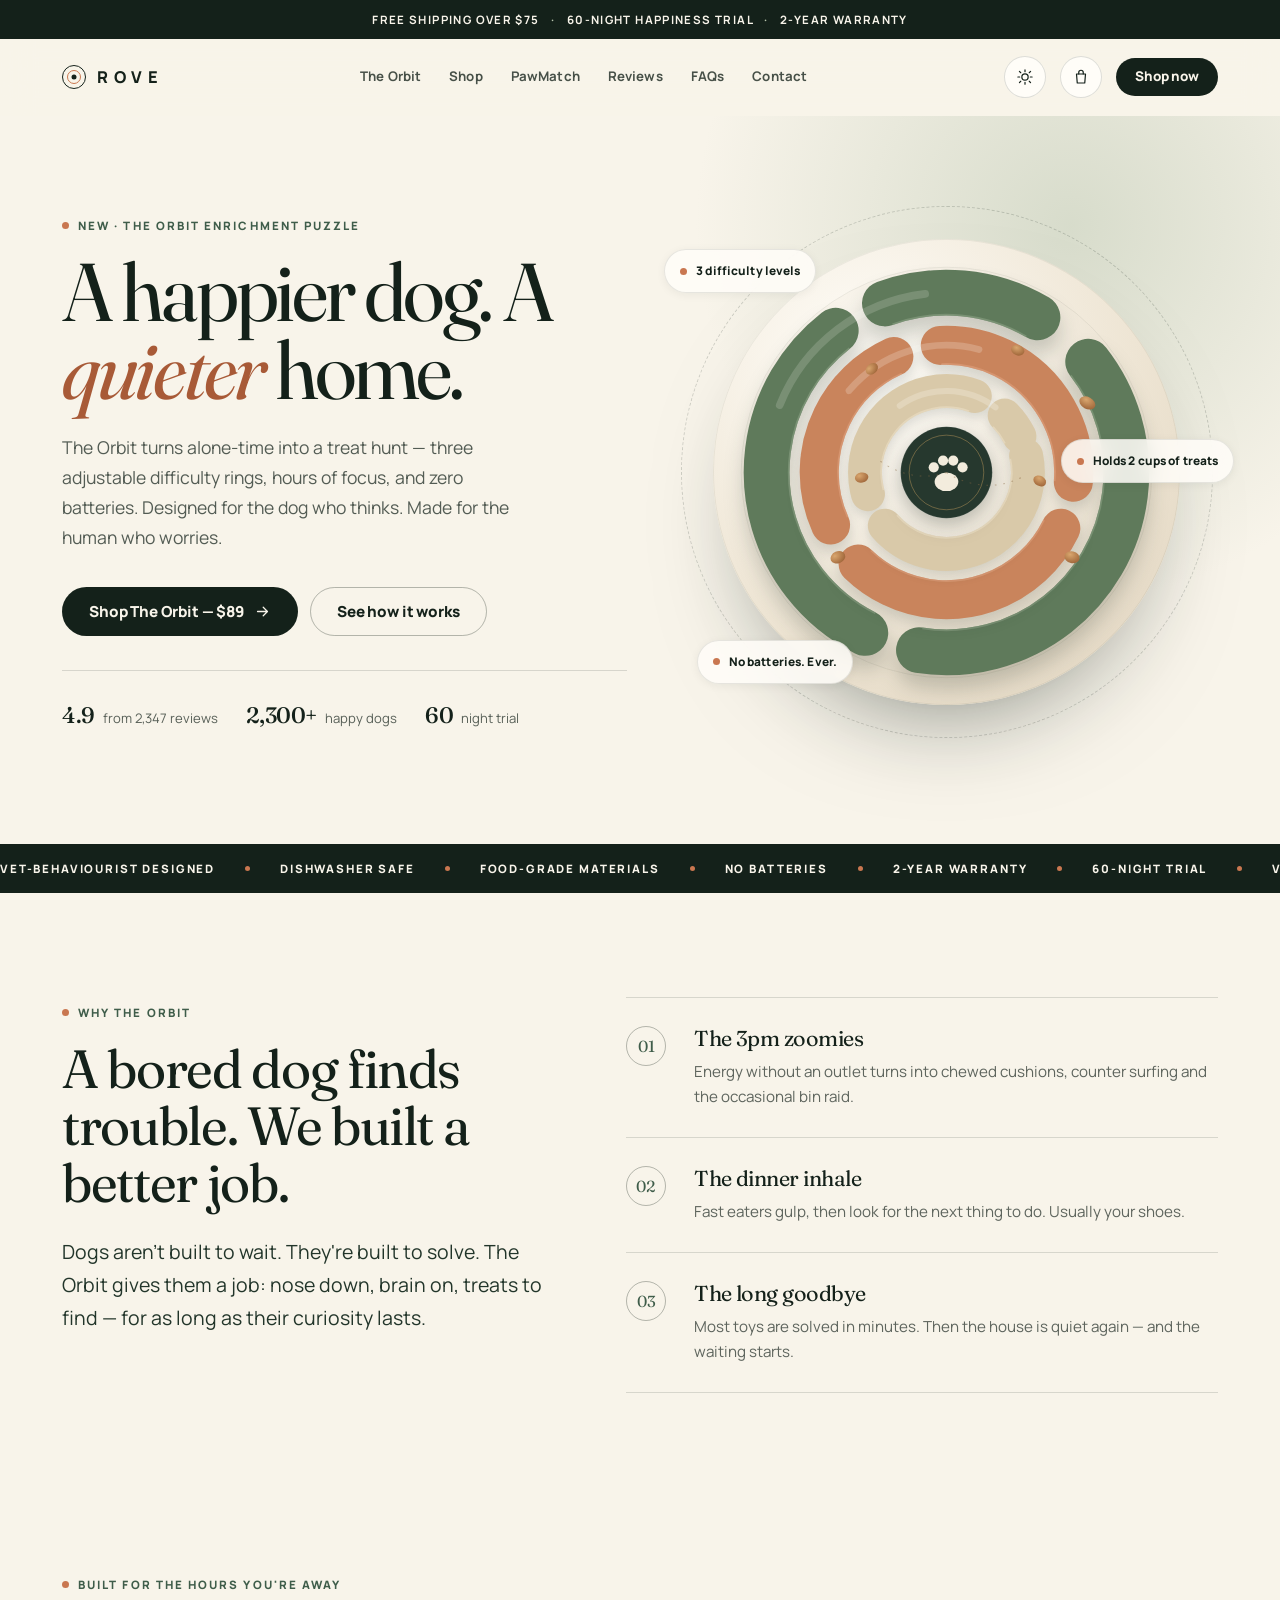
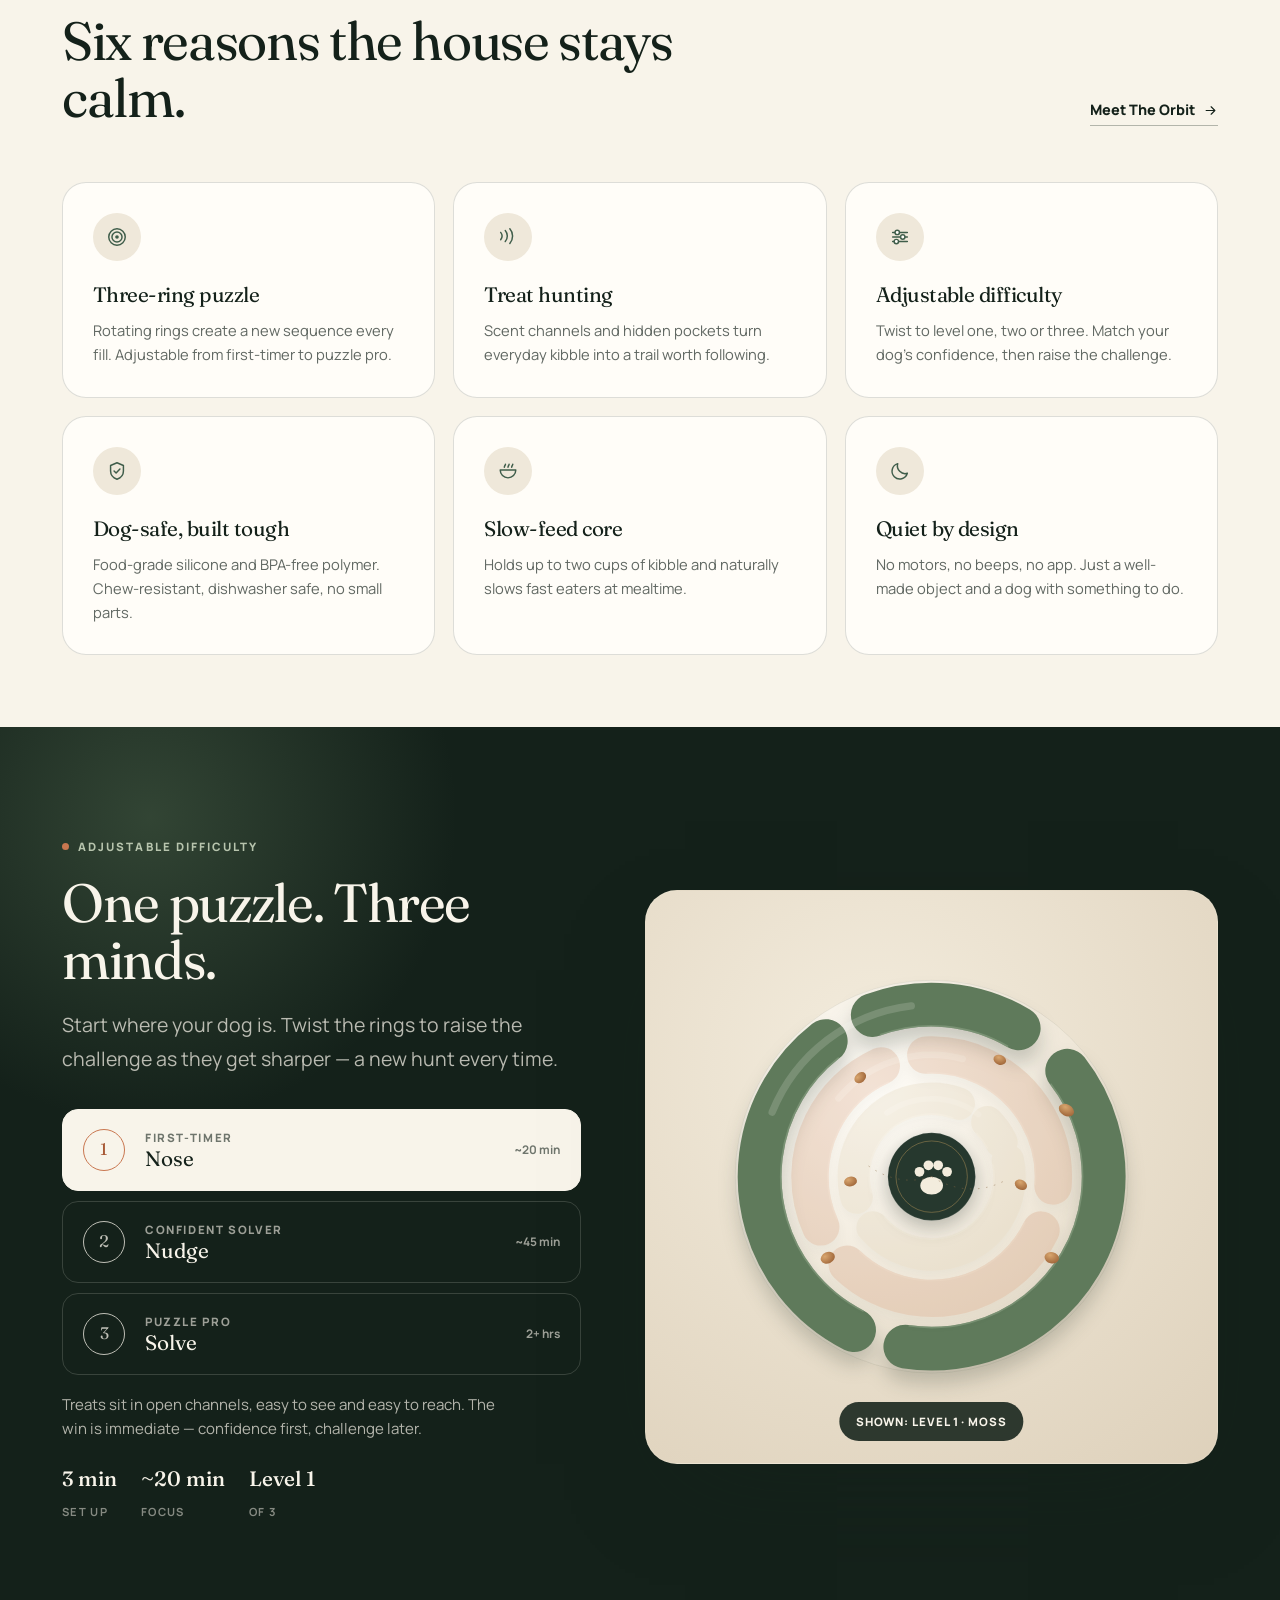
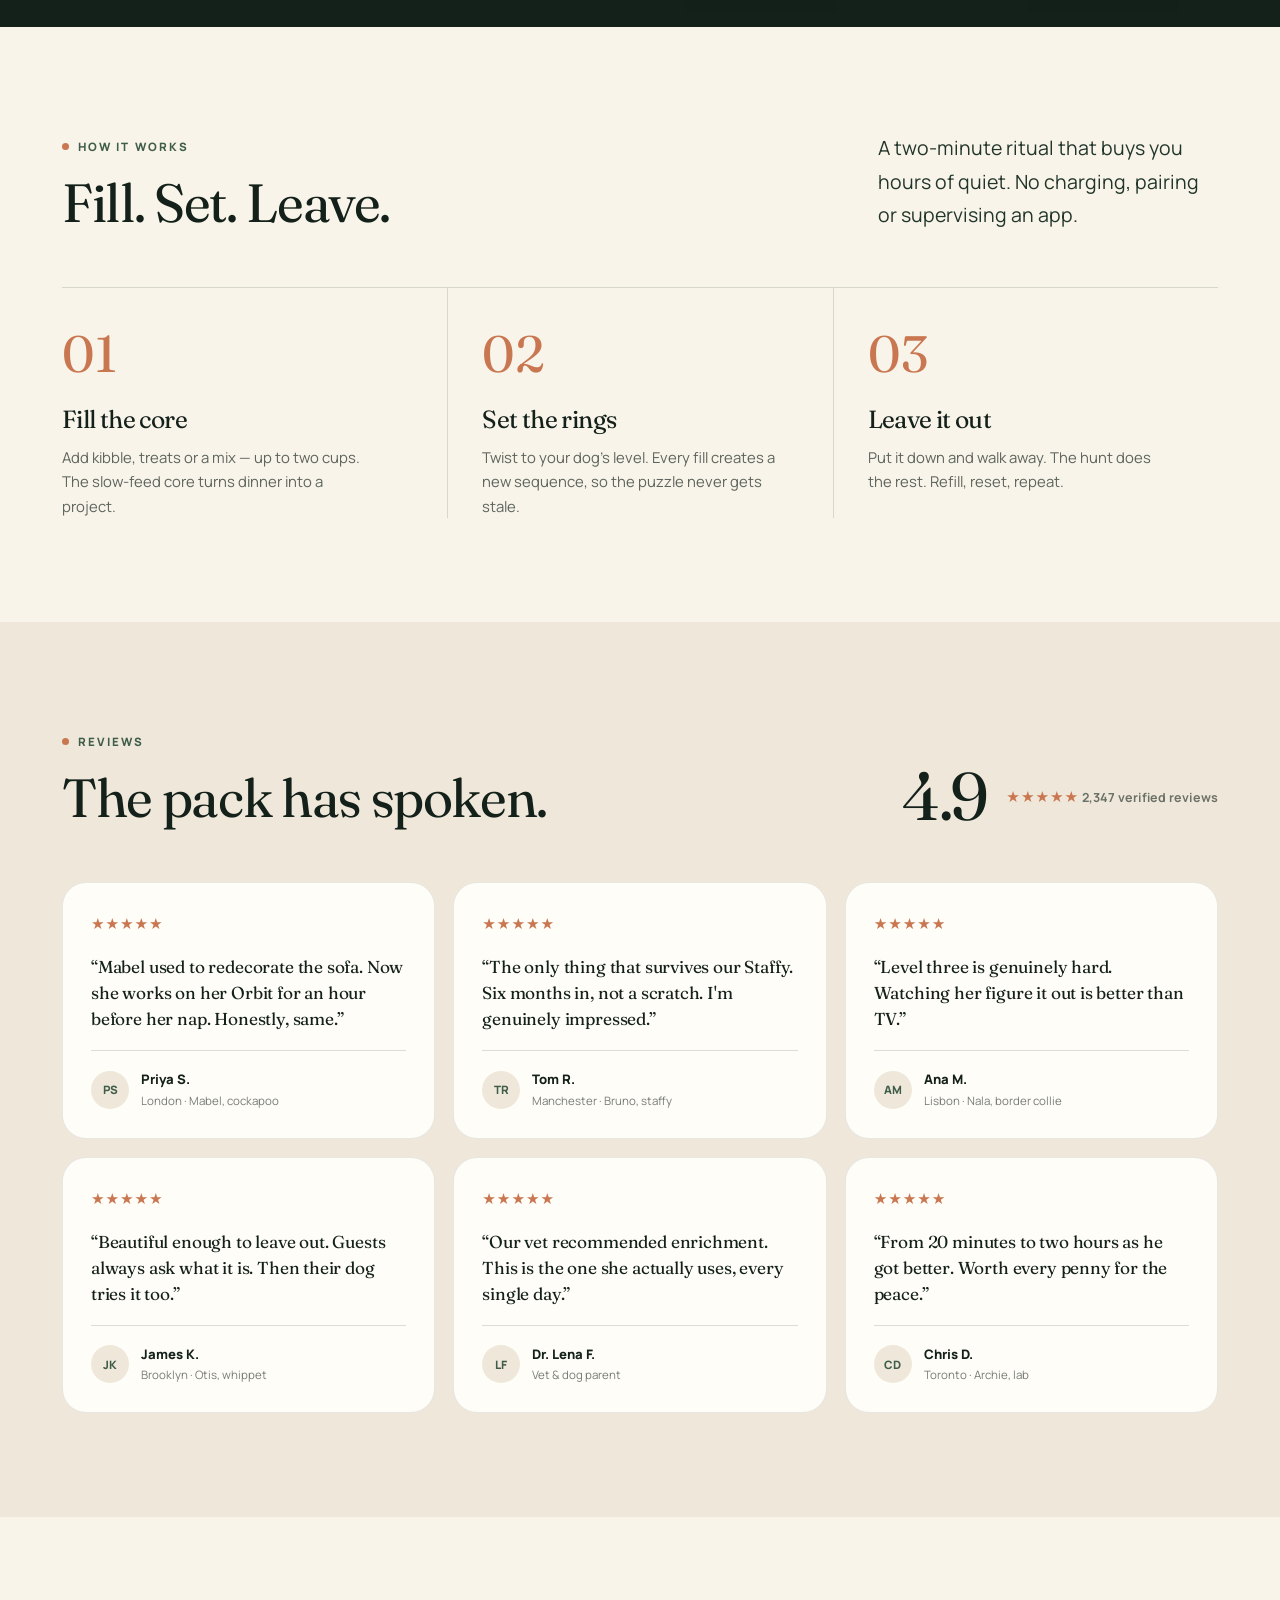
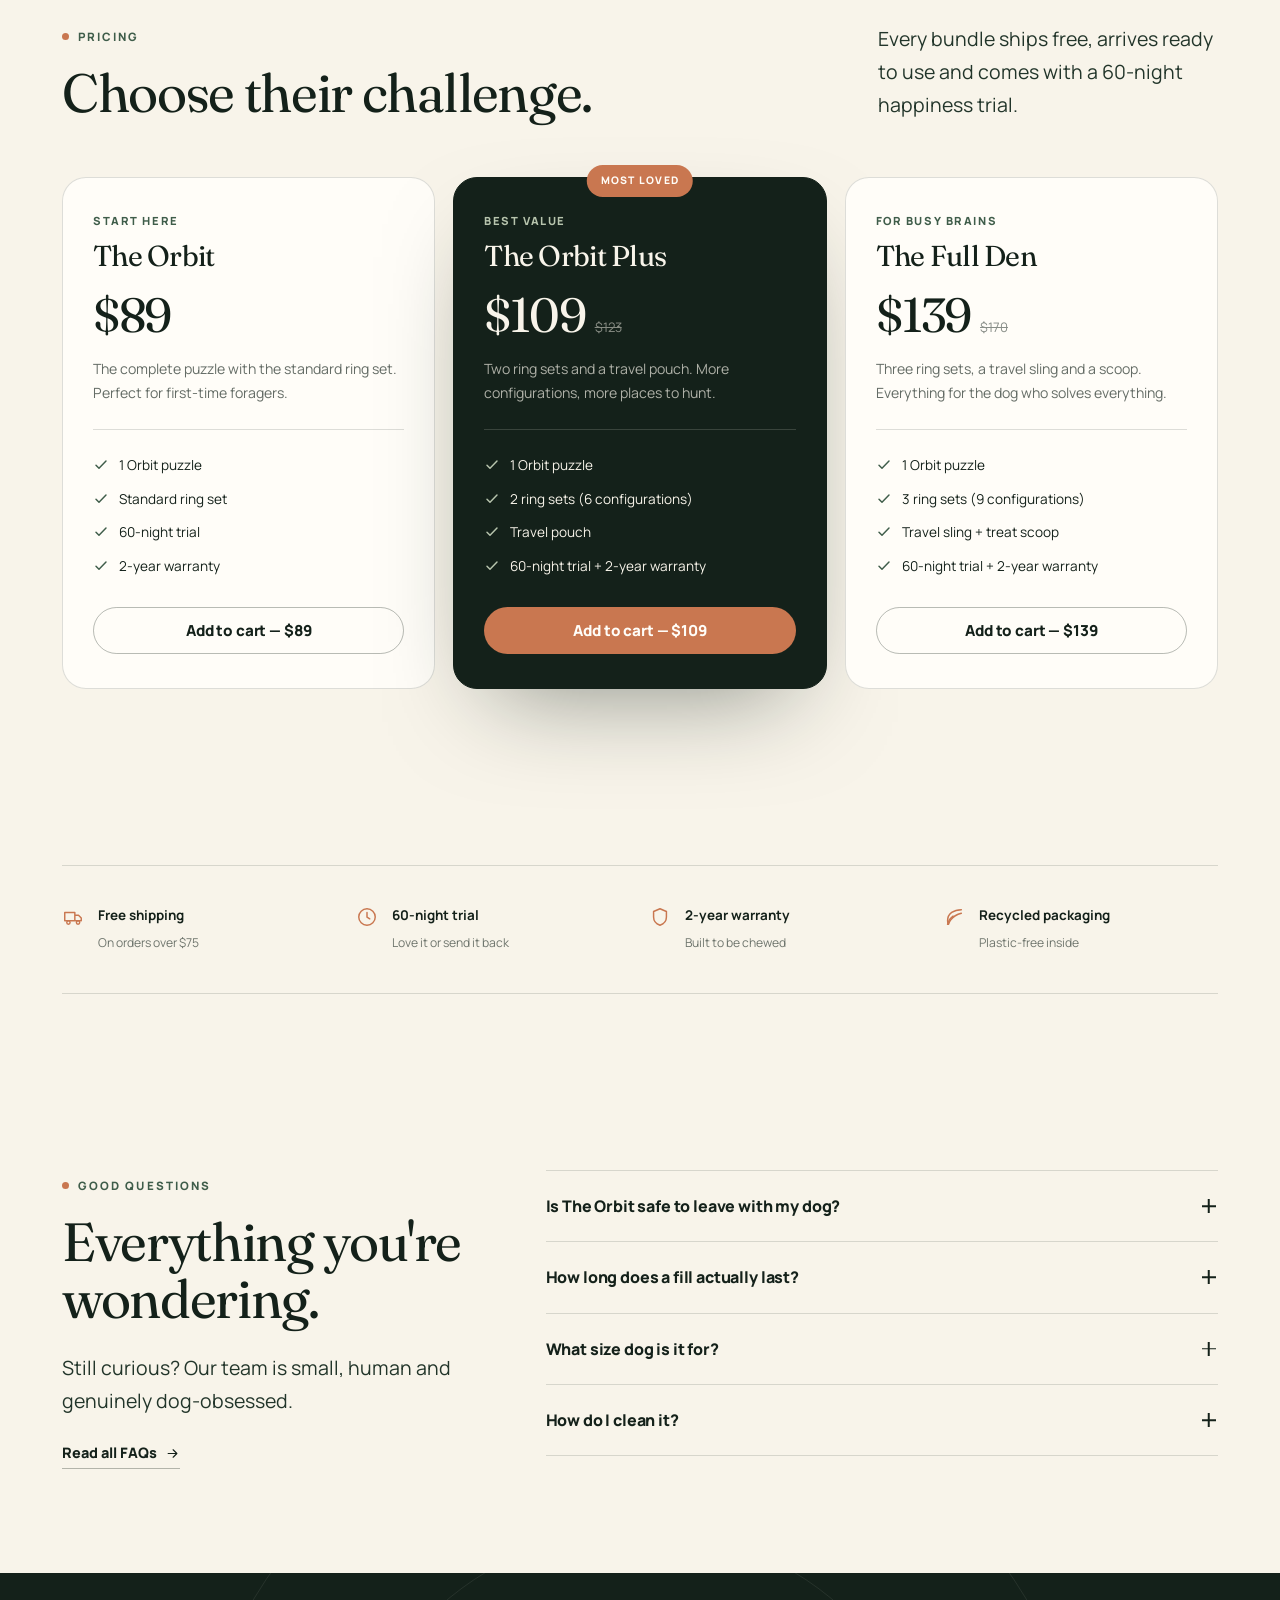
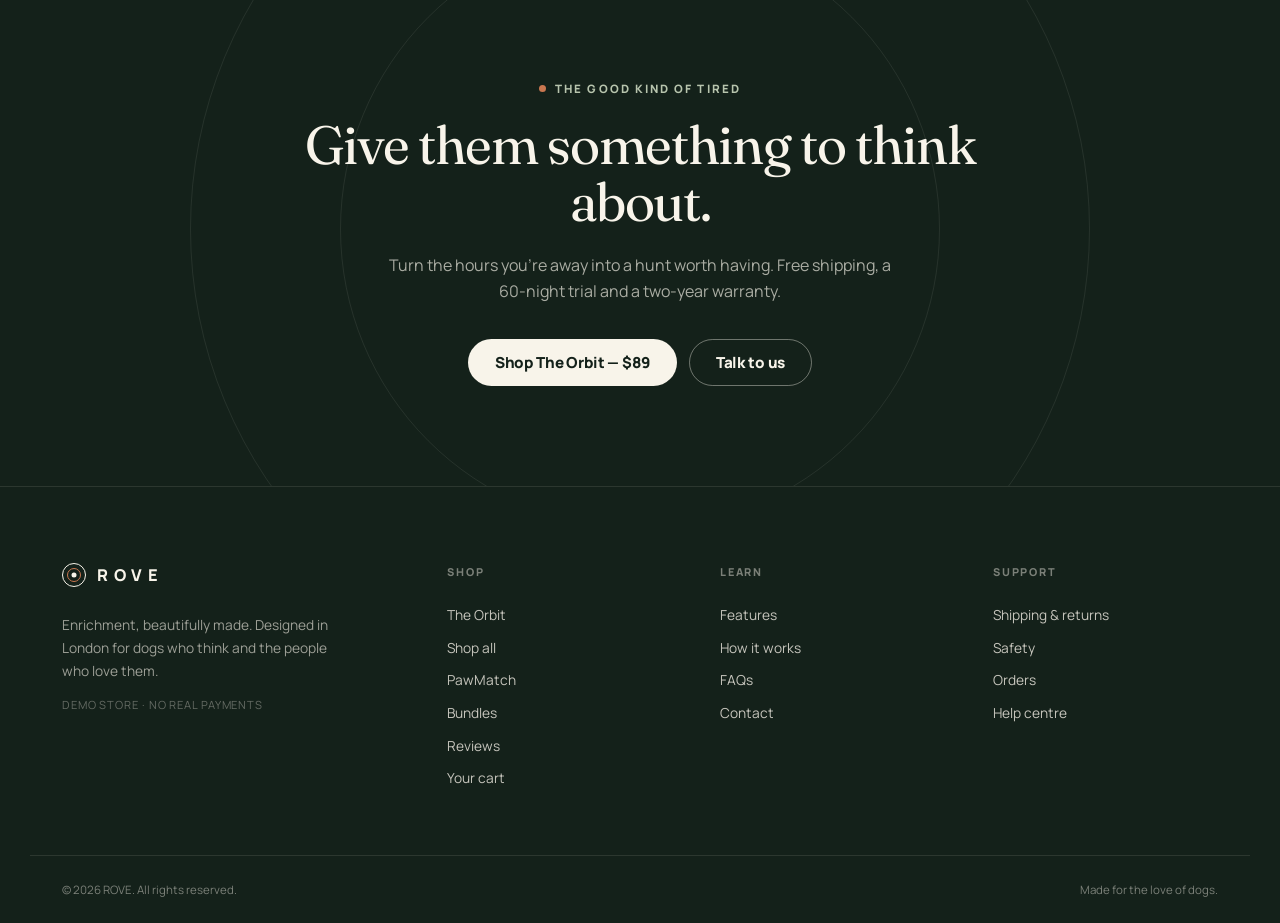
==== commit bf09b590: "Add PawMatch adoption page and site-wide dark mode" ====
--- a/index.html
+++ b/index.html
@@ -12,6 +12,7 @@
   <link rel="preconnect" href="https://fonts.googleapis.com">
   <link rel="preconnect" href="https://fonts.gstatic.com" crossorigin>
   <link href="https://fonts.googleapis.com/css2?family=Fraunces:ital,opsz,wght@0,9..144,300..700;1,9..144,300..700&family=Manrope:wght@400;500;600;700;800&display=swap" rel="stylesheet">
+  <script>try{var t=localStorage.getItem("rove_theme");if(t!=="dark"&&t!=="light"){t=window.matchMedia&&window.matchMedia("(prefers-color-scheme: dark)").matches?"dark":"light";}document.documentElement.setAttribute("data-theme",t);}catch(e){}</script>
   <link rel="stylesheet" href="/css/styles.css">
 </head>
 <body>
@@ -33,6 +34,10 @@
         <a href="/contact.html">Contact</a>
       </nav>
       <div class="header-actions">
+        <button class="theme-toggle" type="button" data-theme-toggle aria-label="Switch to dark mode">
+          <svg class="theme-icon theme-sun" viewBox="0 0 24 24" fill="none" aria-hidden="true"><circle cx="12" cy="12" r="4.2" stroke="currentColor" stroke-width="1.6"/><path d="M12 2.5v2.4M12 19.1v2.4M4.6 4.6l1.7 1.7M17.7 17.7l1.7 1.7M2.5 12h2.4M19.1 12h2.4M4.6 19.4l1.7-1.7M17.7 6.3l1.7-1.7" stroke="currentColor" stroke-width="1.6" stroke-linecap="round"/></svg>
+          <svg class="theme-icon theme-moon" viewBox="0 0 24 24" fill="none" aria-hidden="true"><path d="M20 14.5A8.5 8.5 0 0 1 9.5 4 8.5 8.5 0 1 0 20 14.5Z" stroke="currentColor" stroke-width="1.6" stroke-linejoin="round"/></svg>
+        </button>
         <a class="cart-link" href="/cart.html" aria-label="Shopping cart">
           <svg viewBox="0 0 24 24" fill="none" aria-hidden="true"><path d="M6 8h12l-1 12H7L6 8Z" stroke="currentColor" stroke-width="1.6" stroke-linejoin="round"/><path d="M9 8V6a3 3 0 0 1 6 0v2" stroke="currentColor" stroke-width="1.6" stroke-linecap="round"/></svg>
           <span class="cart-count" data-cart-count>0</span>
--- a/css/styles.css
+++ b/css/styles.css
@@ -3888,3 +3888,1241 @@
     width: 100%;
   }
 }
+
+/* ---------- Theme toggle ---------- */
+.theme-toggle {
+  display: grid;
+  place-items: center;
+  width: 42px;
+  height: 42px;
+  border: 1px solid var(--line);
+  border-radius: 50%;
+  background: var(--white);
+  color: var(--ink);
+  transition: border-color 0.2s, transform 0.2s;
+}
+
+.theme-toggle:hover {
+  border-color: var(--ink);
+  transform: translateY(-1px);
+}
+
+.theme-toggle svg {
+  width: 18px;
+  height: 18px;
+}
+
+.theme-icon {
+  grid-area: 1 / 1;
+  transition: opacity 0.2s, transform 0.3s var(--ease);
+}
+
+.theme-moon {
+  opacity: 0;
+  transform: rotate(-30deg) scale(0.6);
+}
+
+html[data-theme="dark"] .theme-sun {
+  opacity: 0;
+  transform: rotate(30deg) scale(0.6);
+}
+
+html[data-theme="dark"] .theme-moon {
+  opacity: 1;
+  transform: none;
+}
+
+/* ---------- PawMatch tabs ---------- */
+.pm-tabs {
+  display: flex;
+  flex-wrap: wrap;
+  gap: 8px;
+  margin-bottom: 34px;
+  padding-top: 8px;
+  border-bottom: 1px solid var(--line);
+}
+
+.pm-tab {
+  margin-bottom: -1px;
+  padding: 12px 16px;
+  border: 0;
+  border-bottom: 2px solid transparent;
+  border-radius: 999px 999px 0 0;
+  background: transparent;
+  font-size: 0.82rem;
+  font-weight: 800;
+  color: rgba(20, 33, 26, 0.55);
+  transition: color 0.2s, border-color 0.2s, background 0.2s;
+}
+
+.pm-tab:hover {
+  color: var(--ink);
+}
+
+.pm-tab.is-active {
+  border-bottom-color: var(--clay);
+  background: var(--cream-2);
+  color: var(--ink);
+}
+
+.pm-panel {
+  display: none;
+  padding-bottom: 20px;
+}
+
+.pm-panel.is-active {
+  display: block;
+  animation: fadeUp 0.5s var(--ease) both;
+}
+
+.pm-section-head {
+  display: flex;
+  align-items: flex-end;
+  justify-content: space-between;
+  gap: 24px;
+  margin: 48px 0 22px;
+}
+
+.pm-section-head h2 {
+  margin-top: 10px;
+  font-size: clamp(1.8rem, 3vw, 2.5rem);
+}
+
+.pm-section-head .lead {
+  max-width: 340px;
+  margin: 0;
+}
+
+/* ---------- Dog cards ---------- */
+.dog-grid {
+  display: grid;
+  grid-template-columns: repeat(2, 1fr);
+  gap: 16px;
+}
+
+.dog-result-grid {
+  display: grid;
+  grid-template-columns: repeat(3, 1fr);
+  gap: 14px;
+  margin-top: 22px;
+}
+
+.dog-card {
+  display: flex;
+  gap: 16px;
+  padding: 20px;
+  border: 1px solid var(--line);
+  border-radius: var(--radius);
+  background: var(--white);
+  transition: transform 0.3s var(--ease), box-shadow 0.3s var(--ease), border-color 0.3s var(--ease);
+}
+
+.dog-card:hover {
+  transform: translateY(-4px);
+  border-color: rgba(20, 33, 26, 0.28);
+  box-shadow: var(--shadow-md);
+}
+
+.dog-avatar {
+  flex: none;
+  display: grid;
+  place-items: center;
+  width: 54px;
+  height: 54px;
+  border-radius: 50%;
+  background: var(--dog, var(--moss));
+  color: #fffdf8;
+  font-family: var(--serif);
+  font-size: 1.5rem;
+}
+
+.dog-info {
+  flex: 1;
+  min-width: 0;
+}
+
+.dog-top {
+  display: flex;
+  align-items: center;
+  justify-content: space-between;
+  gap: 8px;
+}
+
+.dog-top h3 {
+  font-size: 1.2rem;
+}
+
+.dog-match {
+  flex: none;
+  padding: 4px 9px;
+  border-radius: 999px;
+  background: var(--cream-2);
+  color: var(--moss);
+  font-size: 0.64rem;
+  font-weight: 800;
+  letter-spacing: 0.06em;
+  text-transform: uppercase;
+}
+
+.dog-meta {
+  margin-top: 4px;
+  font-size: 0.74rem;
+  font-weight: 700;
+  color: rgba(20, 33, 26, 0.5);
+}
+
+.dog-blurb {
+  margin-top: 10px;
+  font-size: 0.86rem;
+  color: rgba(20, 33, 26, 0.68);
+}
+
+.dog-tags {
+  display: flex;
+  flex-wrap: wrap;
+  gap: 6px;
+  margin-top: 12px;
+}
+
+.dog-tag {
+  padding: 4px 9px;
+  border-radius: 999px;
+  background: var(--cream-2);
+  font-size: 0.64rem;
+  font-weight: 800;
+  color: var(--moss);
+}
+
+.dog-foot {
+  display: flex;
+  align-items: center;
+  justify-content: space-between;
+  gap: 10px;
+  margin-top: 16px;
+}
+
+.dog-days {
+  font-size: 0.72rem;
+  font-weight: 700;
+  color: rgba(20, 33, 26, 0.5);
+}
+
+.dog-card.is-best {
+  background: var(--ink);
+  border-color: var(--ink);
+  color: var(--cream);
+}
+
+.dog-card.is-best .dog-meta,
+.dog-card.is-best .dog-blurb,
+.dog-card.is-best .dog-days {
+  color: rgba(248, 244, 234, 0.7);
+}
+
+.dog-card.is-best .dog-tag {
+  background: rgba(248, 244, 234, 0.12);
+  color: var(--cream);
+}
+
+.dog-card.is-best .dog-match {
+  background: rgba(248, 244, 234, 0.14);
+  color: var(--sage);
+}
+
+.dog-card.is-best .btn-ghost {
+  color: var(--cream);
+  border-color: rgba(248, 244, 234, 0.4);
+}
+
+/* ---------- Adoption form ---------- */
+.adopt-card {
+  display: grid;
+  grid-template-columns: 0.85fr 1.15fr;
+  gap: 48px;
+  margin-top: 56px;
+  padding: 38px;
+  border: 1px solid var(--line);
+  border-radius: var(--radius);
+  background: var(--white);
+}
+
+.adopt-copy h2 {
+  margin: 10px 0 12px;
+}
+
+.adopt-copy p {
+  color: rgba(20, 33, 26, 0.68);
+}
+
+.adopt-form {
+  align-self: center;
+}
+
+.adopt-form .form-grid {
+  grid-template-columns: 1fr 1fr;
+}
+
+.adopt-form .btn {
+  margin-top: 18px;
+}
+
+.field-hint {
+  font-weight: 600;
+  color: rgba(20, 33, 26, 0.4);
+}
+
+.adopt-status {
+  min-height: 1.2em;
+  margin-top: 12px;
+  font-size: 0.82rem;
+  font-weight: 700;
+}
+
+.adopt-status.is-success {
+  color: var(--moss);
+}
+
+.adopt-status.is-error {
+  color: var(--danger);
+}
+
+/* ---------- Checklist ---------- */
+.check-card {
+  padding: 30px;
+  border: 1px solid var(--line);
+  border-radius: var(--radius);
+  background: var(--white);
+}
+
+.check-top {
+  display: flex;
+  align-items: center;
+  justify-content: space-between;
+  gap: 20px;
+  margin-bottom: 26px;
+}
+
+.check-count {
+  display: block;
+  margin-bottom: 10px;
+  font-size: 0.78rem;
+  font-weight: 800;
+  letter-spacing: 0.04em;
+  text-transform: uppercase;
+  color: var(--moss);
+}
+
+.check-top .ship-meter-bar {
+  width: min(320px, 60vw);
+}
+
+.check-weeks {
+  display: grid;
+  grid-template-columns: repeat(2, 1fr);
+  gap: 24px 40px;
+}
+
+.check-week h3 {
+  margin-bottom: 12px;
+  font-size: 1.05rem;
+}
+
+.check-item {
+  display: flex;
+  align-items: flex-start;
+  gap: 10px;
+  padding: 8px 0;
+  border-bottom: 1px solid var(--line);
+  font-size: 0.88rem;
+  cursor: pointer;
+}
+
+.check-item input {
+  flex: none;
+  width: 16px;
+  height: 16px;
+  margin-top: 4px;
+  accent-color: var(--moss);
+}
+
+.check-item input:checked + span {
+  color: rgba(20, 33, 26, 0.4);
+  text-decoration: line-through;
+}
+
+/* ---------- Shelter toolkit ---------- */
+.tool-grid {
+  display: grid;
+  grid-template-columns: 1.05fr 0.95fr;
+  gap: 18px;
+  align-items: start;
+}
+
+.tool-card {
+  padding: 28px;
+  border: 1px solid var(--line);
+  border-radius: var(--radius);
+  background: var(--white);
+}
+
+.tool-card h3 {
+  margin-bottom: 18px;
+  font-size: 1.3rem;
+}
+
+.tool-note {
+  margin-bottom: 18px;
+  font-size: 0.82rem;
+  color: rgba(20, 33, 26, 0.6);
+}
+
+.chip-group {
+  display: flex;
+  flex-wrap: wrap;
+  gap: 8px;
+  margin-top: 8px;
+}
+
+.chip-check {
+  position: relative;
+}
+
+.chip-check input {
+  position: absolute;
+  inset: 0;
+  opacity: 0;
+}
+
+.chip-check span {
+  display: inline-block;
+  padding: 8px 14px;
+  border: 1px solid var(--line);
+  border-radius: 999px;
+  background: var(--cream);
+  font-size: 0.78rem;
+  font-weight: 700;
+  cursor: pointer;
+  transition: background 0.2s, border-color 0.2s, color 0.2s;
+}
+
+.chip-check input:checked + span {
+  background: var(--ink);
+  border-color: var(--ink);
+  color: var(--cream);
+}
+
+.chip-check input:focus-visible + span {
+  outline: 2px solid var(--clay);
+  outline-offset: 2px;
+}
+
+.bio-output {
+  margin-top: 20px;
+  padding: 18px;
+  border-radius: 16px;
+  background: var(--cream);
+  font-size: 0.9rem;
+}
+
+.bio-output:empty {
+  display: none;
+}
+
+.tool-card .link-btn {
+  margin-top: 12px;
+}
+
+.bar-chart {
+  display: flex;
+  flex-direction: column;
+  gap: 10px;
+}
+
+.chart-summary {
+  margin-bottom: 6px;
+  font-size: 0.82rem;
+  color: rgba(20, 33, 26, 0.65);
+}
+
+.bar-row {
+  display: grid;
+  grid-template-columns: 70px 1fr 44px 74px;
+  align-items: center;
+  gap: 10px;
+  font-size: 0.76rem;
+}
+
+.bar-name {
+  overflow: hidden;
+  font-weight: 800;
+  white-space: nowrap;
+  text-overflow: ellipsis;
+}
+
+.bar-track {
+  height: 10px;
+  overflow: hidden;
+  border-radius: 999px;
+  background: var(--cream-2);
+}
+
+.bar-track span {
+  display: block;
+  height: 100%;
+  border-radius: 999px;
+}
+
+.bar-long {
+  background: var(--clay);
+}
+
+.bar-short {
+  background: var(--moss-2);
+}
+
+.bar-days {
+  font-weight: 700;
+  text-align: right;
+  color: rgba(20, 33, 26, 0.6);
+}
+
+.bar-tag {
+  font-size: 0.6rem;
+  font-weight: 800;
+  letter-spacing: 0.06em;
+  text-transform: uppercase;
+  color: var(--clay);
+  white-space: nowrap;
+}
+
+.bar-tag-empty {
+  visibility: hidden;
+}
+
+.chart-legend {
+  display: flex;
+  gap: 18px;
+  margin-top: 16px;
+  font-size: 0.72rem;
+  font-weight: 700;
+  color: rgba(20, 33, 26, 0.55);
+}
+
+.dot {
+  display: inline-block;
+  width: 9px;
+  height: 9px;
+  margin-right: 6px;
+  border-radius: 50%;
+}
+
+.dot-long {
+  background: var(--clay);
+}
+
+.dot-short {
+  background: var(--moss-2);
+}
+
+/* ---------- Mood reader ---------- */
+.mood-card {
+  display: grid;
+  grid-template-columns: 1fr 1fr;
+  gap: 36px;
+  padding: 30px;
+  border: 1px solid var(--line);
+  border-radius: var(--radius);
+  background: var(--white);
+}
+
+.mood-card .form-grid {
+  grid-template-columns: 1fr 1fr;
+}
+
+.mood-result {
+  display: none;
+}
+
+.mood-result.has-result {
+  display: block;
+  align-self: center;
+  padding: 24px;
+  border-radius: 18px;
+  background: var(--cream);
+}
+
+.mood-result h3 {
+  margin: 8px 0 10px;
+  font-family: var(--serif);
+  font-size: 1.6rem;
+}
+
+.mood-result p {
+  font-size: 0.9rem;
+  color: rgba(20, 33, 26, 0.7);
+}
+
+.mood-tip {
+  margin-top: 12px;
+  padding-top: 12px;
+  border-top: 1px solid var(--line);
+}
+
+.mood-tip strong {
+  color: var(--ink);
+}
+
+@media (max-width: 1080px) {
+  .dog-result-grid {
+    grid-template-columns: 1fr 1fr;
+  }
+}
+
+@media (max-width: 940px) {
+  .dog-grid {
+    grid-template-columns: 1fr;
+  }
+
+  .adopt-card,
+  .tool-grid,
+  .mood-card {
+    grid-template-columns: 1fr;
+    gap: 28px;
+  }
+
+  .check-weeks {
+    grid-template-columns: 1fr;
+  }
+}
+
+@media (max-width: 680px) {
+  .pm-tabs {
+    gap: 4px;
+  }
+
+  .pm-tab {
+    padding: 10px 12px;
+    font-size: 0.76rem;
+  }
+
+  .pm-section-head {
+    flex-direction: column;
+    align-items: flex-start;
+    gap: 8px;
+    margin-top: 36px;
+  }
+
+  .dog-result-grid {
+    grid-template-columns: 1fr;
+  }
+
+  .adopt-card,
+  .tool-card,
+  .check-card,
+  .mood-card {
+    padding: 22px;
+  }
+
+  .adopt-form .form-grid,
+  .mood-card .form-grid {
+    grid-template-columns: 1fr;
+  }
+
+  .bar-row {
+    grid-template-columns: 56px 1fr 38px;
+  }
+
+  .bar-tag {
+    display: none;
+  }
+}
+
+/* ---------- Dark mode ---------- */
+html[data-theme="dark"] {
+  --ink: #eef2ea;
+  --ink-2: #dbe4d8;
+  --moss: #b7c4ad;
+  --moss-2: #9fb596;
+  --sage: #8fa886;
+  --cream: #0f1712;
+  --cream-2: #16211a;
+  --bone: #2a382f;
+  --clay: #d68a63;
+  --clay-2: #c97750;
+  --gold: #d8b578;
+  --white: #131d16;
+  --line: rgba(238, 242, 234, 0.14);
+  --line-strong: rgba(238, 242, 234, 0.3);
+  --shadow-sm: 0 2px 10px rgba(0, 0, 0, 0.3);
+  --shadow-md: 0 24px 60px -28px rgba(0, 0, 0, 0.6);
+  --shadow-lg: 0 40px 100px -40px rgba(0, 0, 0, 0.7);
+}
+
+html[data-theme="dark"] .site-header {
+  background: rgba(15, 23, 18, 0.86);
+}
+
+html[data-theme="dark"] .announce {
+  background: #070c09;
+  color: #eef2ea;
+}
+
+html[data-theme="dark"] .main-nav a {
+  color: rgba(238, 242, 234, 0.72);
+}
+
+html[data-theme="dark"] .main-nav a:hover {
+  color: #eef2ea;
+}
+
+html[data-theme="dark"] .main-nav a::after {
+  background: #eef2ea;
+}
+
+html[data-theme="dark"] .cart-link,
+html[data-theme="dark"] .theme-toggle {
+  background: var(--white);
+  border-color: var(--line);
+  color: #eef2ea;
+}
+
+html[data-theme="dark"] .mobile-menu {
+  background: var(--cream);
+}
+
+html[data-theme="dark"] .site-footer {
+  background: #0a120d;
+  color: #eef2ea;
+  border-top-color: rgba(238, 242, 234, 0.08);
+}
+
+html[data-theme="dark"] .footer-col a,
+html[data-theme="dark"] .footer-brand p {
+  color: rgba(238, 242, 234, 0.72);
+}
+
+html[data-theme="dark"] .footer-col a:hover {
+  color: #eef2ea;
+}
+
+html[data-theme="dark"] .footer-col h4 {
+  color: #eef2ea;
+}
+
+html[data-theme="dark"] .footer-bottom {
+  color: rgba(238, 242, 234, 0.55);
+}
+
+html[data-theme="dark"] .brand-light .brand-mark {
+  border-color: #eef2ea;
+}
+
+html[data-theme="dark"] .brand-light .brand-mark::after {
+  background: #eef2ea;
+}
+
+html[data-theme="dark"] .cta-band {
+  background: #16211a;
+  color: #eef2ea;
+}
+
+html[data-theme="dark"] .cta-band h2,
+html[data-theme="dark"] .cta-band p {
+  color: #eef2ea;
+}
+
+html[data-theme="dark"] .cta-band .btn-ghost {
+  color: #eef2ea !important;
+  border-color: rgba(238, 242, 234, 0.4) !important;
+}
+
+html[data-theme="dark"] .page-hero p,
+html[data-theme="dark"] .quiz-help,
+html[data-theme="dark"] .quiz-option-note,
+html[data-theme="dark"] .dog-meta,
+html[data-theme="dark"] .dog-blurb,
+html[data-theme="dark"] .dog-days,
+html[data-theme="dark"] .tool-note,
+html[data-theme="dark"] .adopt-copy p,
+html[data-theme="dark"] .chart-summary,
+html[data-theme="dark"] .bar-days,
+html[data-theme="dark"] .chart-legend,
+html[data-theme="dark"] .mood-result p,
+html[data-theme="dark"] .option-label,
+html[data-theme="dark"] .option-label span,
+html[data-theme="dark"] .field label .opt,
+html[data-theme="dark"] .field-hint,
+html[data-theme="dark"] .link-btn {
+  color: rgba(238, 242, 234, 0.66);
+}
+
+html[data-theme="dark"] .input::placeholder {
+  color: rgba(238, 242, 234, 0.4);
+}
+
+html[data-theme="dark"] .quiz-option {
+  background: var(--cream-2);
+}
+
+html[data-theme="dark"] .quiz-option:hover {
+  background: var(--white);
+}
+
+html[data-theme="dark"] .dog-card.is-best {
+  background: #16211a;
+  border-color: #22352a;
+  color: #eef2ea;
+}
+
+html[data-theme="dark"] .dog-card.is-best .dog-meta,
+html[data-theme="dark"] .dog-card.is-best .dog-blurb,
+html[data-theme="dark"] .dog-card.is-best .dog-days {
+  color: rgba(238, 242, 234, 0.7);
+}
+
+html[data-theme="dark"] .dog-card.is-best .dog-tag {
+  background: rgba(238, 242, 234, 0.12);
+  color: #eef2ea;
+}
+
+html[data-theme="dark"] .dog-card.is-best .dog-match {
+  background: rgba(238, 242, 234, 0.14);
+  color: var(--sage);
+}
+
+html[data-theme="dark"] .dog-card.is-best .btn-ghost {
+  color: #eef2ea;
+  border-color: rgba(238, 242, 234, 0.4);
+}
+
+html[data-theme="dark"] .dog-match,
+html[data-theme="dark"] .dog-tag {
+  background: var(--cream-2);
+  color: var(--sage);
+}
+
+html[data-theme="dark"] .chip-check span {
+  background: var(--cream-2);
+}
+
+html[data-theme="dark"] .chip-check input:checked + span {
+  background: #eef2ea;
+  border-color: #eef2ea;
+  color: #0f1712;
+}
+
+html[data-theme="dark"] .check-item input:checked + span {
+  color: rgba(238, 242, 234, 0.42);
+}
+
+html[data-theme="dark"] .mood-tip strong {
+  color: #eef2ea;
+}
+
+html[data-theme="dark"] .theme-toggle:hover {
+  border-color: #eef2ea;
+}
+
+/* ---------- Dark mode: whole site ---------- */
+html[data-theme="dark"] {
+  color-scheme: dark;
+}
+
+html[data-theme="dark"] ::selection {
+  color: #fffdf8;
+}
+
+html[data-theme="dark"] .btn-clay,
+html[data-theme="dark"] .cart-count,
+html[data-theme="dark"] .price-badge {
+  color: #fffdf8;
+}
+
+html[data-theme="dark"] .btn-light {
+  background: #eef2ea;
+  color: #0f1712;
+}
+
+html[data-theme="dark"] .btn-light:hover {
+  background: #ffffff;
+}
+
+html[data-theme="dark"] .toast {
+  background: #16211a;
+  color: #eef2ea;
+}
+
+html[data-theme="dark"] .toast a {
+  color: var(--sage);
+}
+
+html[data-theme="dark"] .marquee {
+  background: #0a120d;
+  color: #eef2ea;
+}
+
+html[data-theme="dark"] .difficulty {
+  background: #0a120d;
+  color: #eef2ea;
+}
+
+html[data-theme="dark"] .difficulty h2 {
+  color: #eef2ea;
+}
+
+html[data-theme="dark"] .difficulty .lead {
+  color: rgba(238, 242, 234, 0.78);
+}
+
+html[data-theme="dark"] .level-tab {
+  border-color: rgba(238, 242, 234, 0.16);
+  color: #eef2ea;
+}
+
+html[data-theme="dark"] .level-tab:hover {
+  border-color: rgba(238, 242, 234, 0.4);
+}
+
+html[data-theme="dark"] .level-tab.is-active {
+  background: #eef2ea;
+  border-color: #eef2ea;
+  color: #0f1712;
+}
+
+html[data-theme="dark"] .level-tab.is-active .level-num {
+  border-color: var(--clay);
+  color: var(--clay-2);
+}
+
+html[data-theme="dark"] .level-stat strong {
+  color: #eef2ea;
+}
+
+html[data-theme="dark"] .level-stat span {
+  color: rgba(238, 242, 234, 0.62);
+}
+
+html[data-theme="dark"] .level-caption {
+  background: rgba(15, 23, 18, 0.9);
+  color: #eef2ea;
+}
+
+html[data-theme="dark"] .level-visual {
+  border-color: rgba(238, 242, 234, 0.14);
+}
+
+html[data-theme="dark"] .price-card.featured {
+  background: #16211a;
+  border-color: #22352a;
+  color: #eef2ea;
+}
+
+html[data-theme="dark"] .price-card.featured .price-kicker {
+  color: var(--sage);
+}
+
+html[data-theme="dark"] .price-card.featured .price-desc {
+  color: rgba(238, 242, 234, 0.7);
+}
+
+html[data-theme="dark"] .price-card.featured .price-list {
+  border-color: rgba(238, 242, 234, 0.16);
+}
+
+html[data-theme="dark"] .price-card.featured .price-list svg {
+  color: var(--sage);
+}
+
+html[data-theme="dark"] .shop-card.featured {
+  background: #16211a;
+  border-color: #22352a;
+  color: #eef2ea;
+}
+
+html[data-theme="dark"] .shop-card.featured .shop-media {
+  background: rgba(238, 242, 234, 0.06);
+  color: var(--sage);
+}
+
+html[data-theme="dark"] .shop-card.featured .shop-desc {
+  color: rgba(238, 242, 234, 0.7);
+}
+
+html[data-theme="dark"] .shop-card.featured .shop-price {
+  color: var(--sage);
+}
+
+html[data-theme="dark"] .shop-card.featured .shop-tag {
+  background: var(--clay);
+  color: #fffdf8;
+}
+
+/* ---------- Dark mode: muted text ---------- */
+html[data-theme="dark"] .muted {
+  color: rgba(238, 242, 234, 0.77);
+}
+
+html[data-theme="dark"] .main-nav a {
+  color: rgba(238, 242, 234, 0.85);
+}
+
+html[data-theme="dark"] .hero-sub {
+  color: rgba(238, 242, 234, 0.84);
+}
+
+html[data-theme="dark"] .hero-stat {
+  color: rgba(238, 242, 234, 0.82);
+}
+
+html[data-theme="dark"] .problem-item p {
+  color: rgba(238, 242, 234, 0.8);
+}
+
+html[data-theme="dark"] .feature-card p {
+  color: rgba(238, 242, 234, 0.8);
+}
+
+html[data-theme="dark"] .step p {
+  color: rgba(238, 242, 234, 0.8);
+}
+
+html[data-theme="dark"] .rating-meta {
+  color: rgba(238, 242, 234, 0.72);
+}
+
+html[data-theme="dark"] .review-dog {
+  color: rgba(238, 242, 234, 0.7);
+}
+
+html[data-theme="dark"] .price-desc {
+  color: rgba(238, 242, 234, 0.78);
+}
+
+html[data-theme="dark"] .guarantee span {
+  color: rgba(238, 242, 234, 0.72);
+}
+
+html[data-theme="dark"] .acc-inner {
+  color: rgba(238, 242, 234, 0.82);
+}
+
+html[data-theme="dark"] .page-hero p {
+  color: rgba(238, 242, 234, 0.8);
+}
+
+html[data-theme="dark"] .breadcrumb {
+  color: rgba(238, 242, 234, 0.62);
+}
+
+html[data-theme="dark"] .gallery-note {
+  color: rgba(238, 242, 234, 0.62);
+}
+
+html[data-theme="dark"] .rating-line {
+  color: rgba(238, 242, 234, 0.72);
+}
+
+html[data-theme="dark"] .product-price-note {
+  color: rgba(238, 242, 234, 0.62);
+}
+
+html[data-theme="dark"] .product-desc {
+  color: rgba(238, 242, 234, 0.82);
+}
+
+html[data-theme="dark"] .option-label {
+  color: rgba(238, 242, 234, 0.67);
+}
+
+html[data-theme="dark"] .option-label span {
+  color: rgba(238, 242, 234, 0.57);
+}
+
+html[data-theme="dark"] .option-sub {
+  color: rgba(238, 242, 234, 0.67);
+}
+
+html[data-theme="dark"] .product-perk {
+  color: rgba(238, 242, 234, 0.77);
+}
+
+html[data-theme="dark"] .spec span {
+  color: rgba(238, 242, 234, 0.57);
+}
+
+html[data-theme="dark"] .cart-item-sub {
+  color: rgba(238, 242, 234, 0.67);
+}
+
+html[data-theme="dark"] .link-btn {
+  color: rgba(238, 242, 234, 0.62);
+}
+
+html[data-theme="dark"] .summary-row {
+  color: rgba(238, 242, 234, 0.82);
+}
+
+html[data-theme="dark"] .secure-note {
+  color: rgba(238, 242, 234, 0.57);
+}
+
+html[data-theme="dark"] .ship-meter p {
+  color: rgba(238, 242, 234, 0.67);
+}
+
+html[data-theme="dark"] .empty-state p {
+  color: rgba(238, 242, 234, 0.72);
+}
+
+html[data-theme="dark"] .checkout-steps {
+  color: rgba(238, 242, 234, 0.47);
+}
+
+html[data-theme="dark"] .field label .opt {
+  color: rgba(238, 242, 234, 0.52);
+}
+
+html[data-theme="dark"] .input::placeholder {
+  color: rgba(238, 242, 234, 0.46);
+}
+
+html[data-theme="dark"] .test-card-row {
+  color: rgba(238, 242, 234, 0.72);
+}
+
+html[data-theme="dark"] .mini-item-sub {
+  color: rgba(238, 242, 234, 0.62);
+}
+
+html[data-theme="dark"] .demo-note {
+  color: rgba(238, 242, 234, 0.72);
+}
+
+html[data-theme="dark"] .confirm-hero p {
+  color: rgba(238, 242, 234, 0.77);
+}
+
+html[data-theme="dark"] .order-number span {
+  color: rgba(238, 242, 234, 0.57);
+}
+
+html[data-theme="dark"] .detail-row span {
+  color: rgba(238, 242, 234, 0.54);
+}
+
+html[data-theme="dark"] .detail-row p {
+  color: rgba(238, 242, 234, 0.82);
+}
+
+html[data-theme="dark"] .next-step p {
+  color: rgba(238, 242, 234, 0.72);
+}
+
+html[data-theme="dark"] .contact-card span {
+  color: rgba(238, 242, 234, 0.54);
+}
+
+html[data-theme="dark"] .contact-card p {
+  color: rgba(238, 242, 234, 0.72);
+}
+
+html[data-theme="dark"] .contact-form > p {
+  color: rgba(238, 242, 234, 0.72);
+}
+
+html[data-theme="dark"] .success-panel p {
+  color: rgba(238, 242, 234, 0.74);
+}
+
+html[data-theme="dark"] .not-found p {
+  color: rgba(238, 242, 234, 0.74);
+}
+
+html[data-theme="dark"] .shop-count {
+  color: rgba(238, 242, 234, 0.62);
+}
+
+html[data-theme="dark"] .shop-desc {
+  color: rgba(238, 242, 234, 0.8);
+}
+
+html[data-theme="dark"] .pm-meta {
+  color: rgba(238, 242, 234, 0.67);
+}
+
+html[data-theme="dark"] .pm-quiz-head p {
+  color: rgba(238, 242, 234, 0.8);
+}
+
+html[data-theme="dark"] .quiz-help {
+  color: rgba(238, 242, 234, 0.74);
+}
+
+html[data-theme="dark"] .quiz-option-note {
+  color: rgba(238, 242, 234, 0.67);
+}
+
+html[data-theme="dark"] .quiz-result p {
+  color: rgba(238, 242, 234, 0.77);
+}
+
+html[data-theme="dark"] .quiz-pm-callout p {
+  color: rgba(238, 242, 234, 0.77);
+}
+
+html[data-theme="dark"] .pm-price-note {
+  color: rgba(238, 242, 234, 0.62);
+}
+
+html[data-theme="dark"] .pm-product-copy > p {
+  color: rgba(238, 242, 234, 0.8);
+}
+
+html[data-theme="dark"] .pm-tab {
+  color: rgba(238, 242, 234, 0.67);
+}
+
+html[data-theme="dark"] .dog-meta {
+  color: rgba(238, 242, 234, 0.62);
+}
+
+html[data-theme="dark"] .dog-blurb {
+  color: rgba(238, 242, 234, 0.8);
+}
+
+html[data-theme="dark"] .dog-days {
+  color: rgba(238, 242, 234, 0.62);
+}
+
+html[data-theme="dark"] .adopt-copy p {
+  color: rgba(238, 242, 234, 0.8);
+}
+
+html[data-theme="dark"] .field-hint {
+  color: rgba(238, 242, 234, 0.52);
+}
+
+html[data-theme="dark"] .check-item input:checked + span {
+  color: rgba(238, 242, 234, 0.52);
+}
+
+html[data-theme="dark"] .tool-note {
+  color: rgba(238, 242, 234, 0.72);
+}
+
+html[data-theme="dark"] .chart-summary {
+  color: rgba(238, 242, 234, 0.77);
+}
+
+html[data-theme="dark"] .bar-days {
+  color: rgba(238, 242, 234, 0.72);
+}
+
+html[data-theme="dark"] .chart-legend {
+  color: rgba(238, 242, 234, 0.67);
+}
+
+html[data-theme="dark"] .mood-result p {
+  color: rgba(238, 242, 234, 0.82);
+}
+
